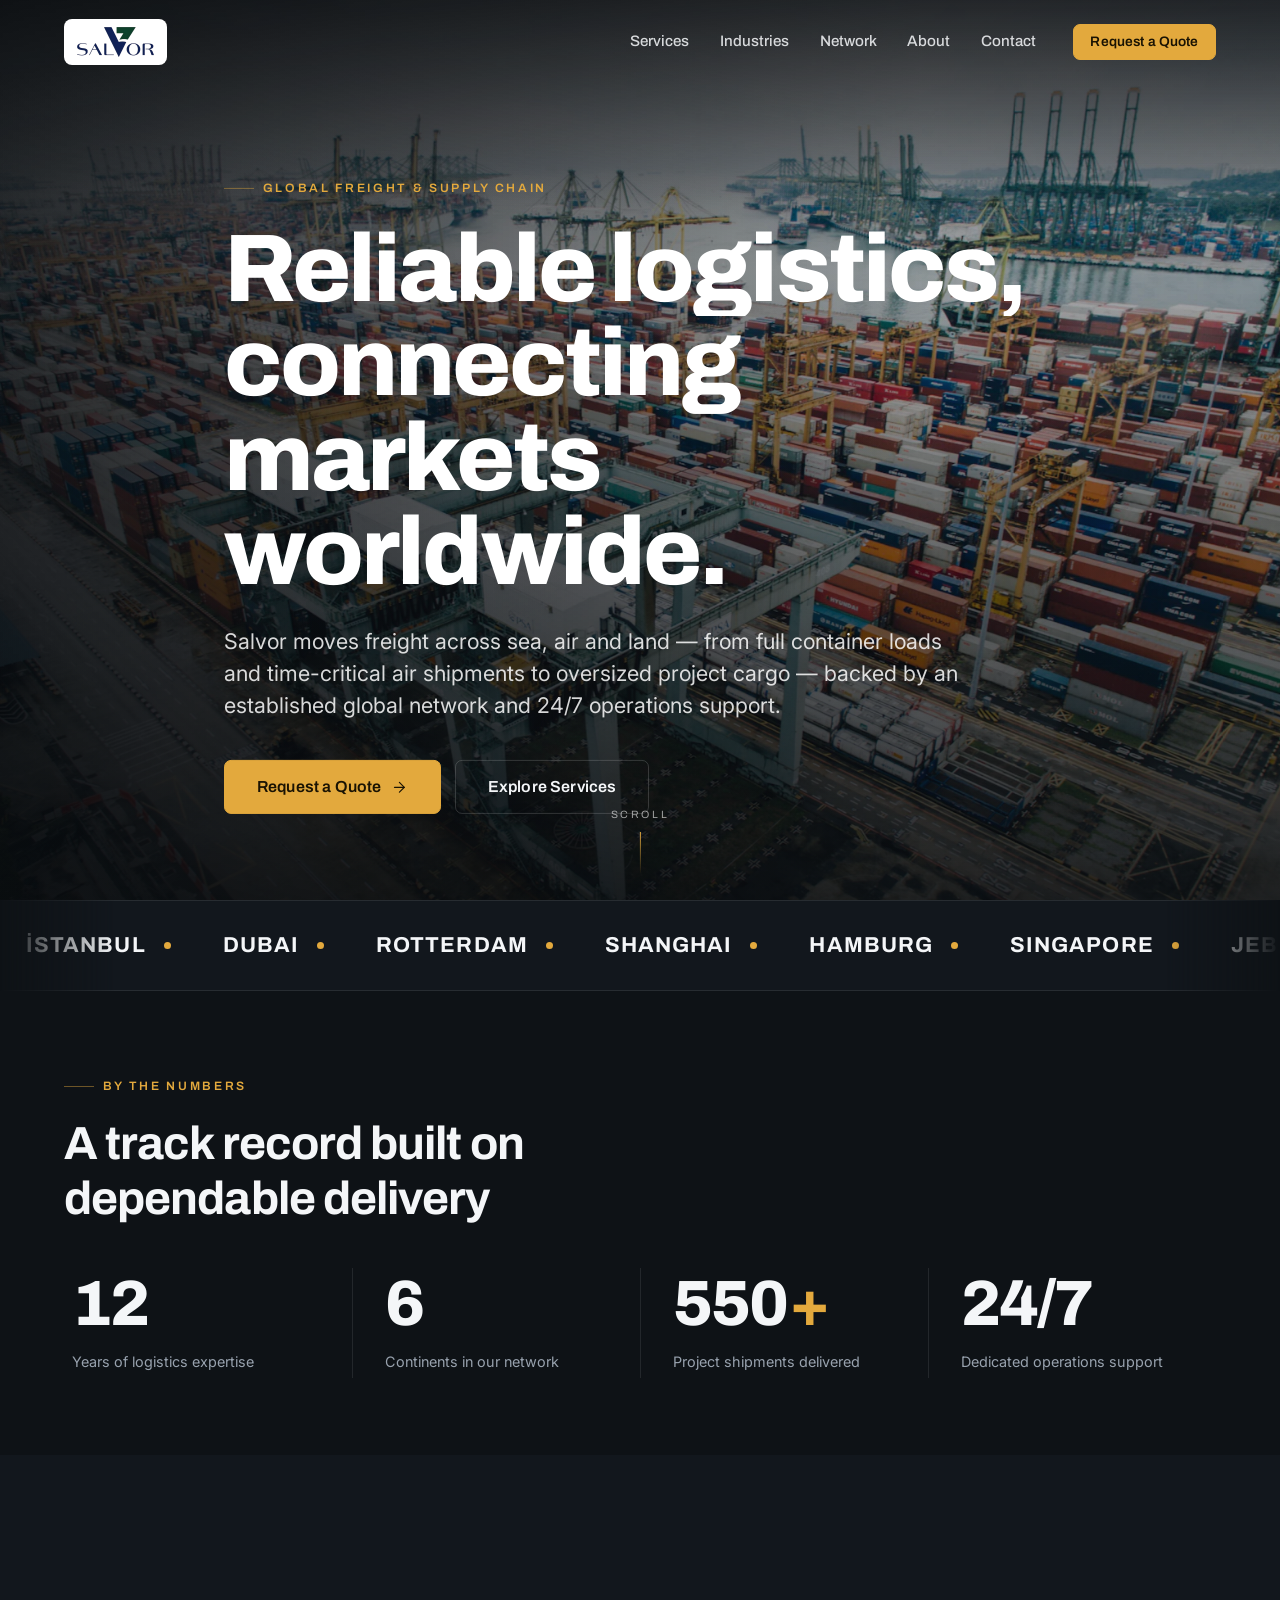
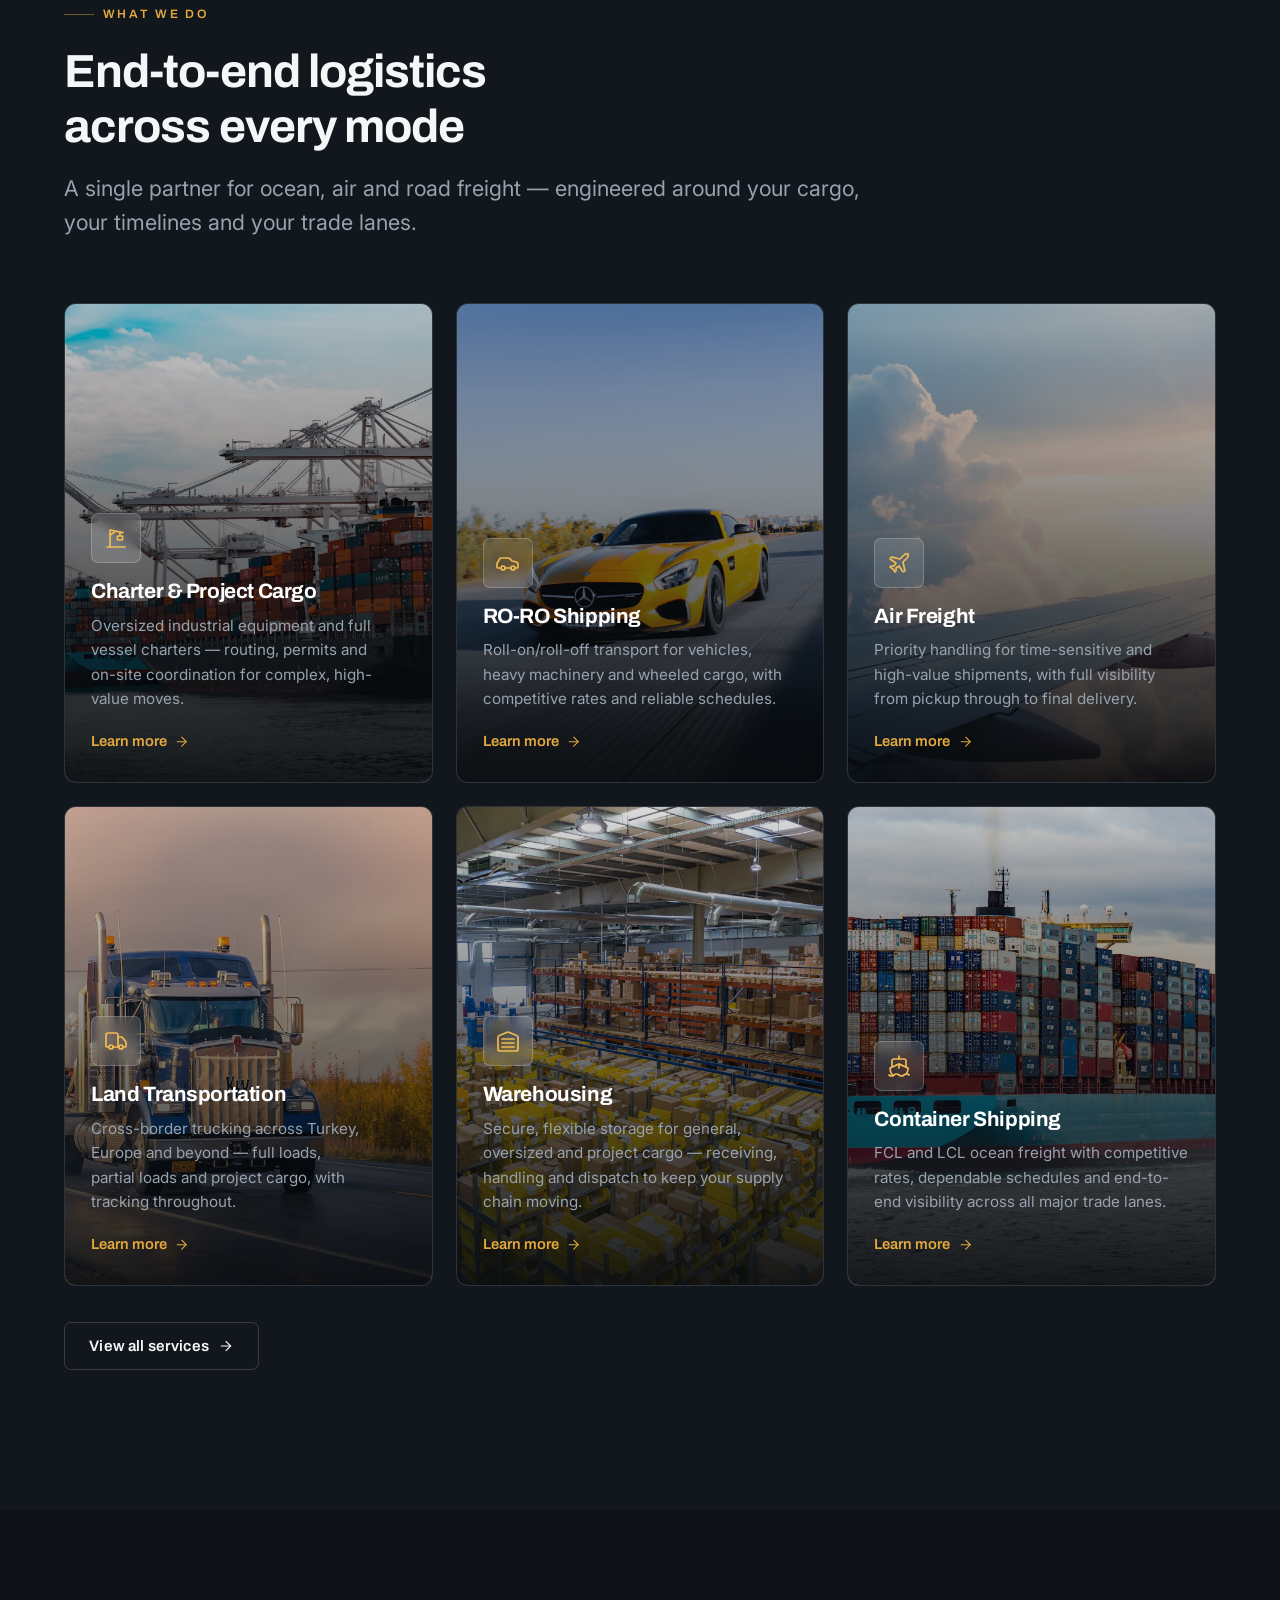
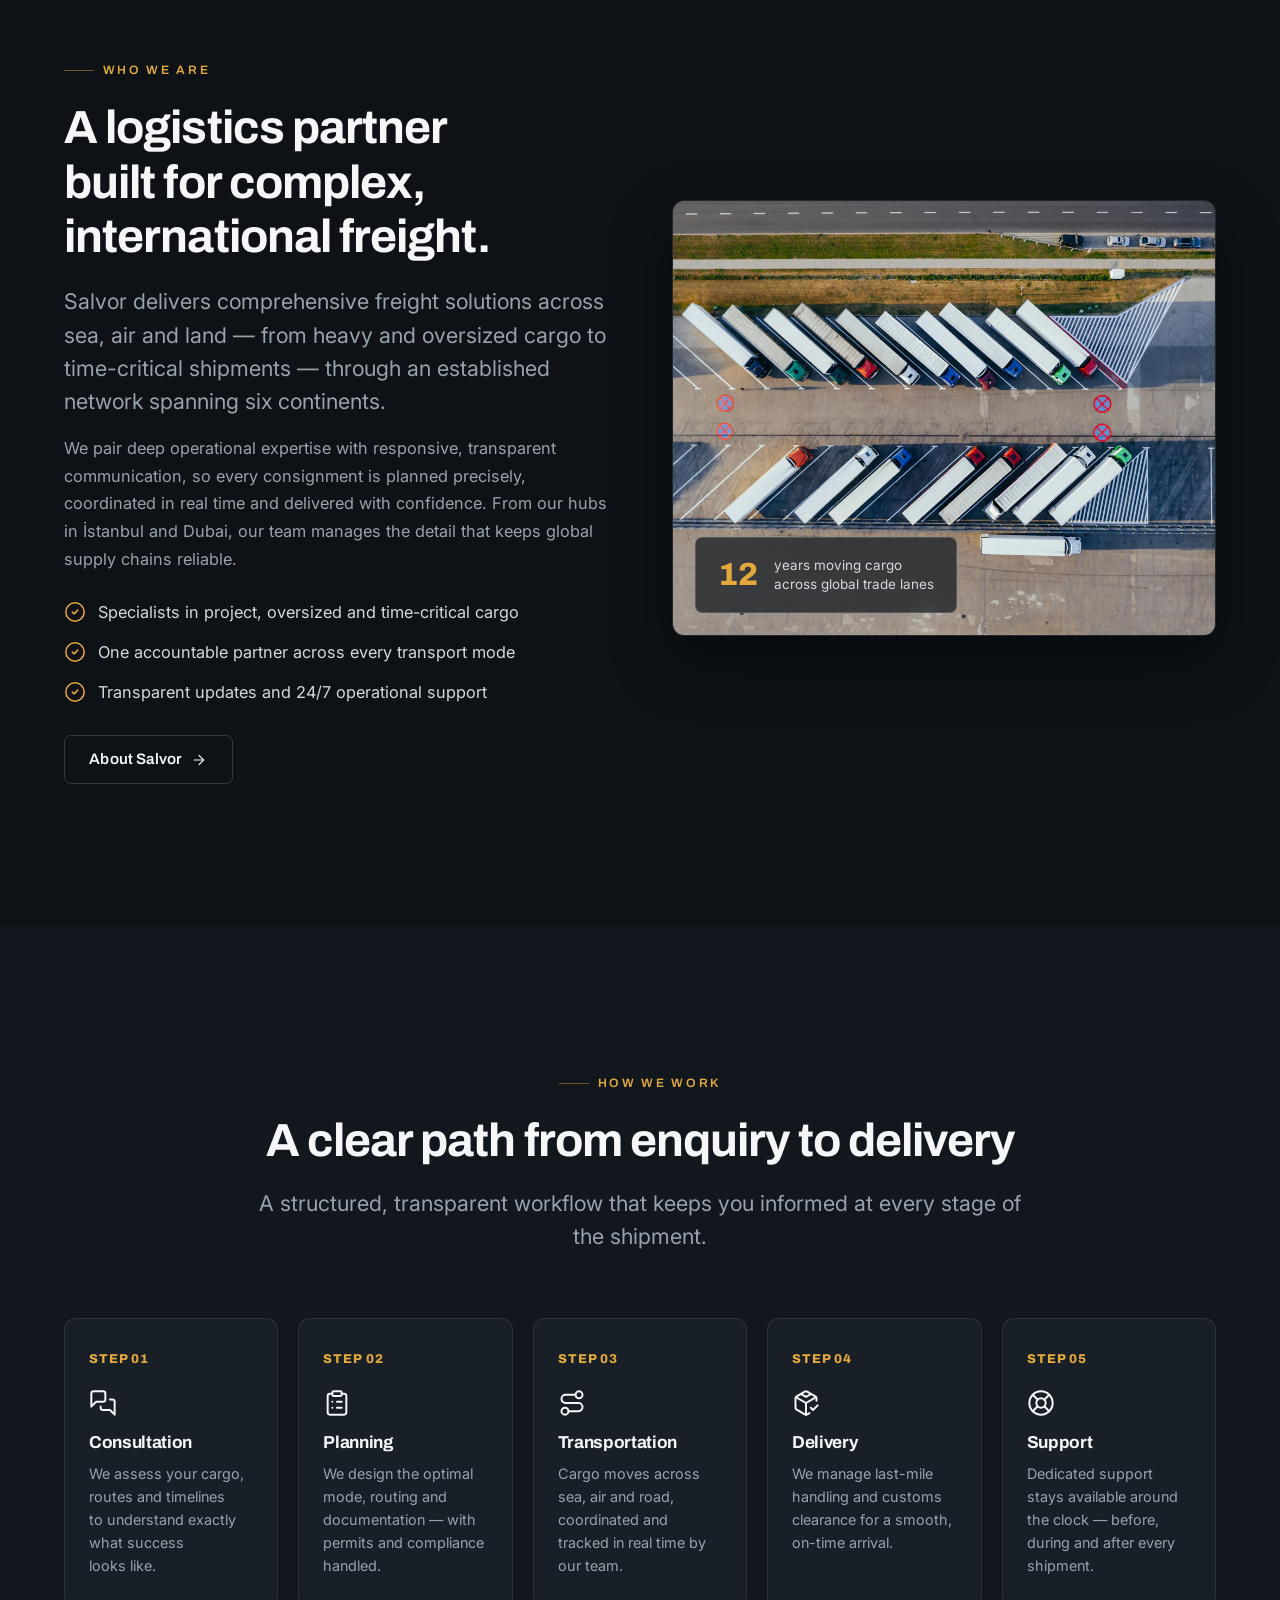
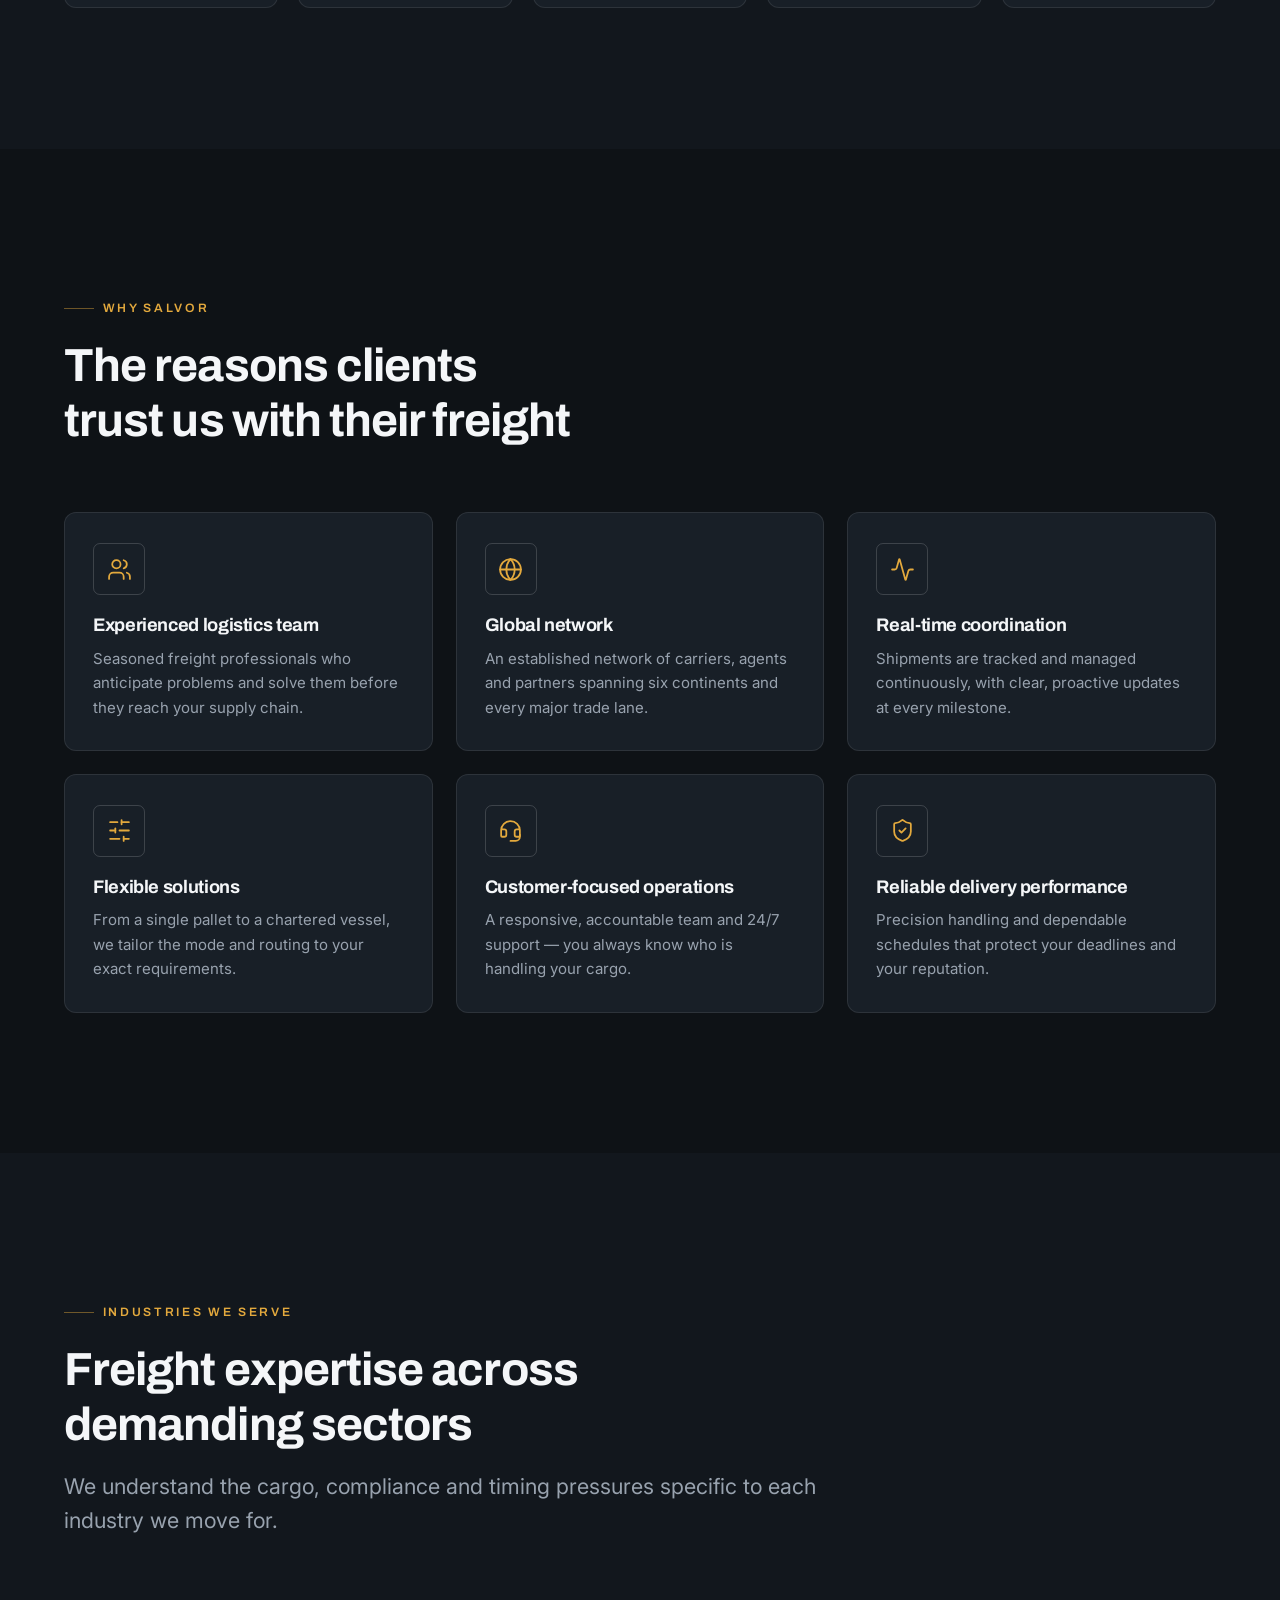
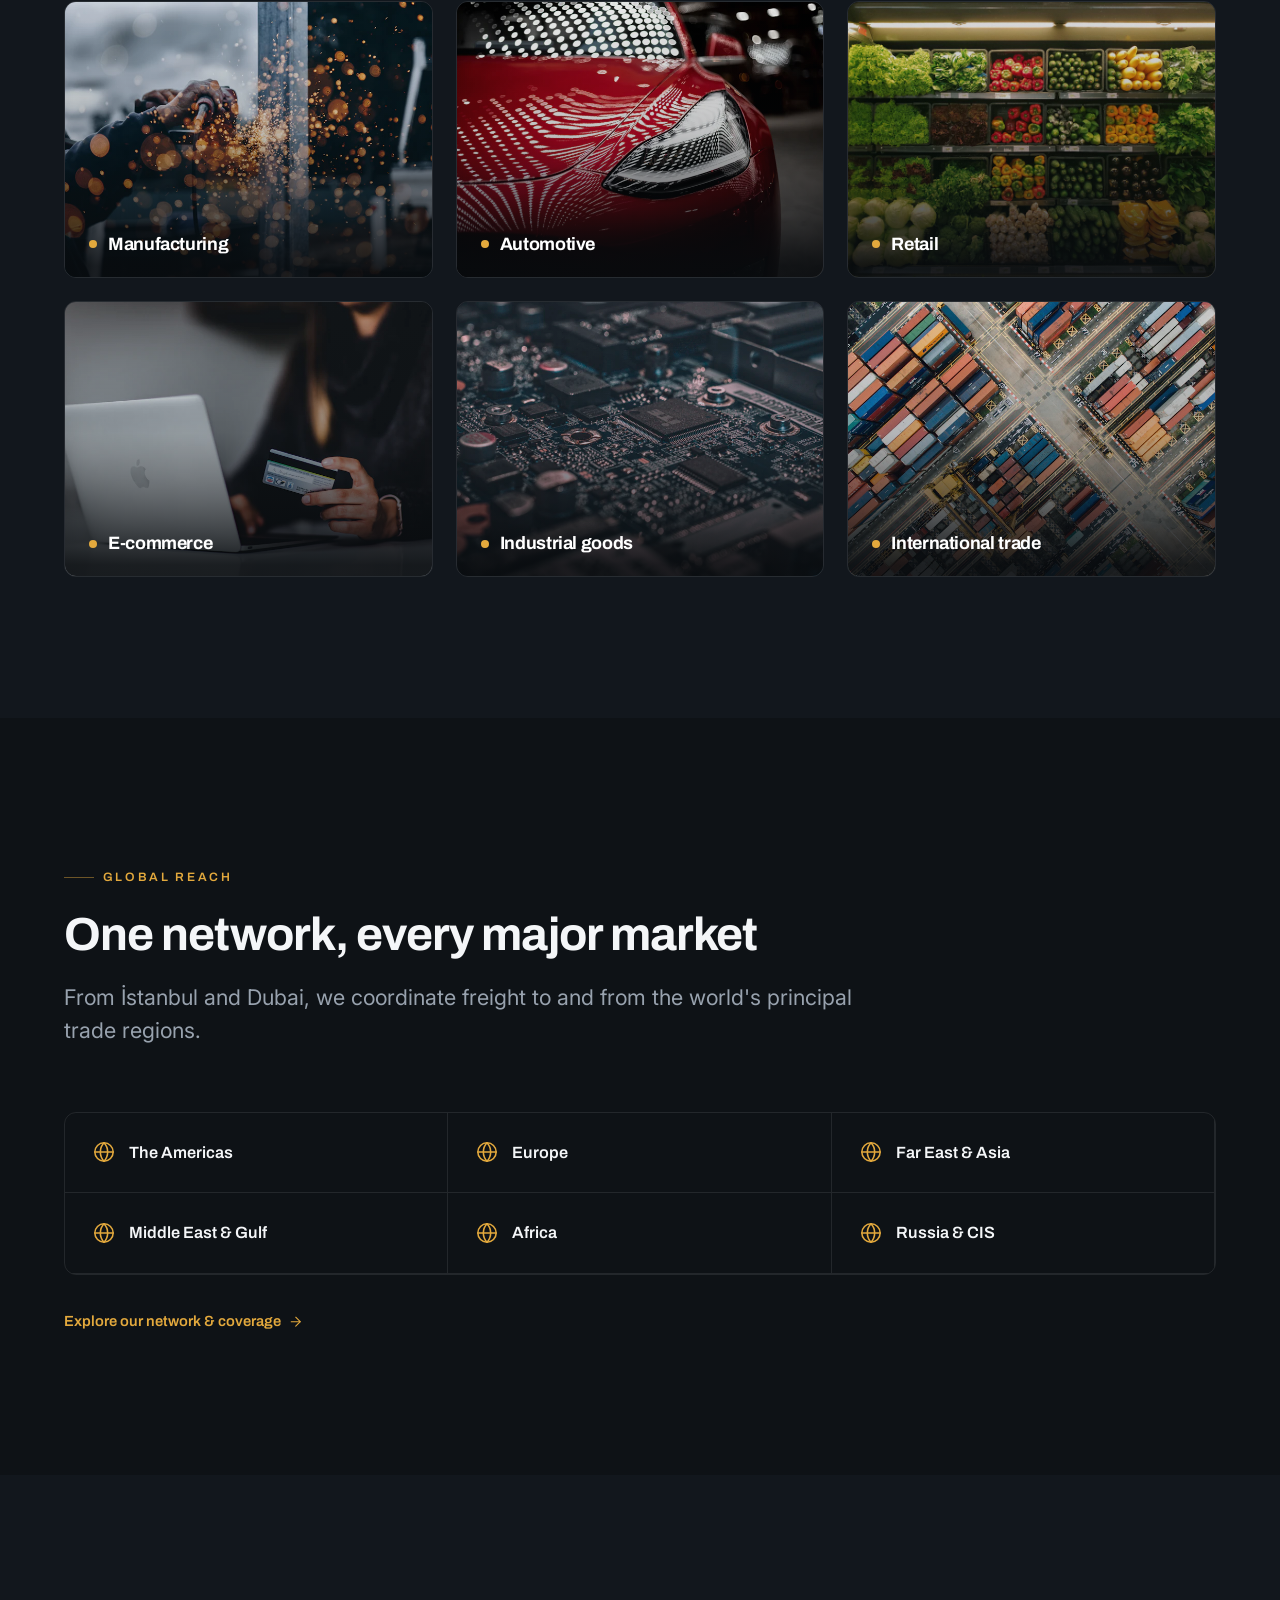
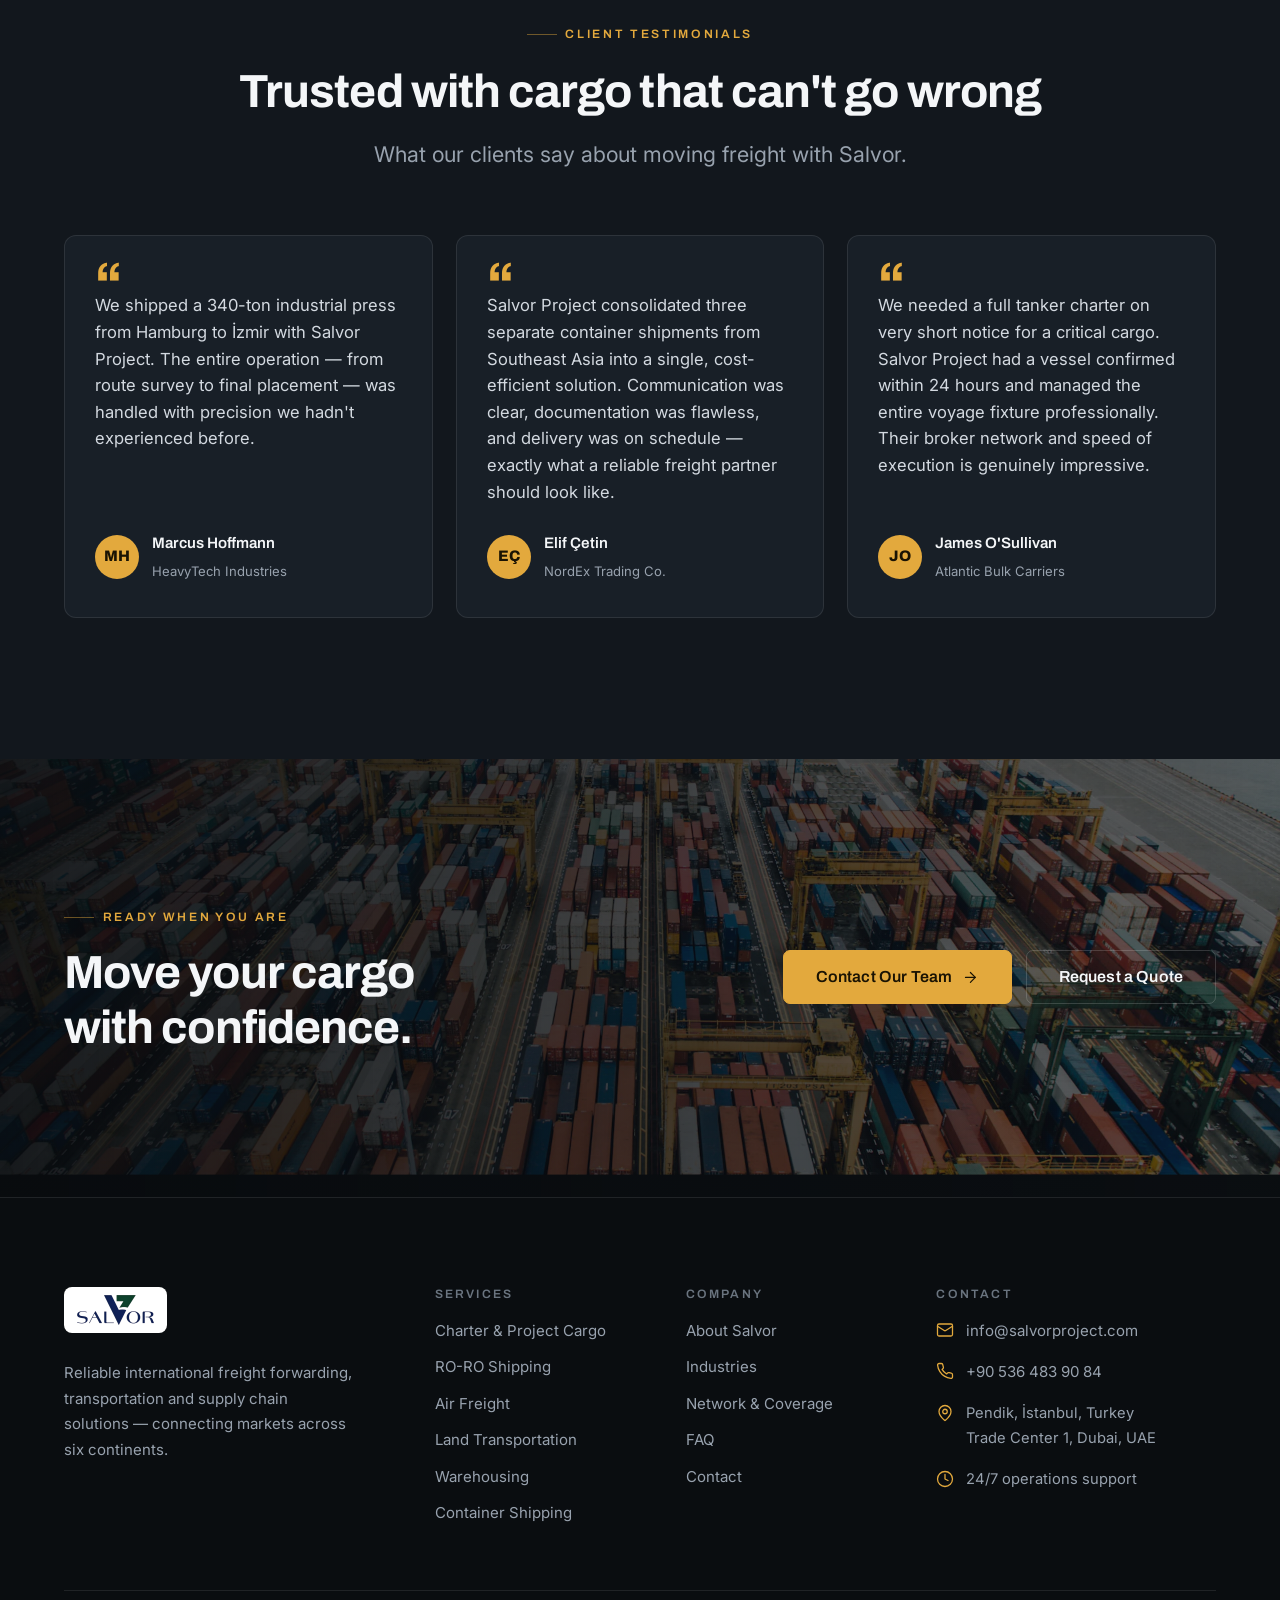
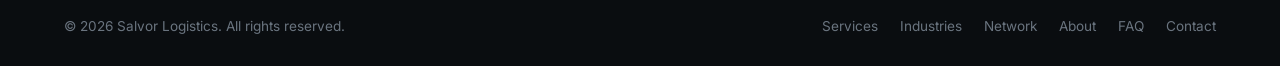
==== index.html @ cd6934cd "Website Finished Website completely finished missing client review and revision based on the review." ====
<!DOCTYPE html>
<html lang="en">
<head>
  <meta charset="UTF-8" />
  <meta name="viewport" content="width=device-width, initial-scale=1" />
  <meta name="theme-color" content="#0e1216" />

  <title>Salvor Logistics — International Freight Forwarding &amp; Supply Chain Solutions</title>
  <meta name="description" content="Salvor is an international logistics company delivering freight forwarding, ocean, air and road transportation, project cargo, warehousing and supply chain management across six continents." />
  <meta name="keywords" content="logistics company, freight forwarding, international logistics, transportation solutions, supply chain management, project cargo, container shipping, air freight" />
  <link rel="canonical" href="https://www.salvorproject.com/" />

  <meta property="og:type" content="website" />
  <meta property="og:site_name" content="Salvor Logistics" />
  <meta property="og:title" content="Salvor Logistics — Reliable Logistics Connecting Markets Worldwide" />
  <meta property="og:description" content="Freight forwarding, transportation and supply chain solutions across six continents. 12 years of project-cargo expertise, 24/7 operations support." />
  <meta property="og:url" content="https://www.salvorproject.com/" />
  <meta property="og:image" content="https://www.salvorproject.com/assets/img/hero-port.webp" />
  <meta name="twitter:card" content="summary_large_image" />

  <link rel="icon" href="/assets/img/favicon.svg" type="image/svg+xml" />
  <link rel="apple-touch-icon" href="/assets/img/favicon.svg" />

  <link rel="preconnect" href="https://fonts.googleapis.com" />
  <link rel="preconnect" href="https://fonts.gstatic.com" crossorigin />
  <link href="https://fonts.googleapis.com/css2?family=Archivo:wght@500;600;700;800;900&family=Inter:wght@400;500;600&display=swap" rel="stylesheet" />

  <link rel="stylesheet" href="/assets/css/tokens.css" />
  <link rel="stylesheet" href="/assets/css/base.css" />
  <link rel="stylesheet" href="/assets/css/components.css" />
  <link rel="stylesheet" href="/assets/css/pages.css" />
  <noscript><style>.reveal,.stagger>*,.hero h1 .line>span,.hero .eyebrow,.hero p,.hero .actions{opacity:1!important;transform:none!important}.img-reveal img{transform:none!important}</style></noscript>

  <link rel="preload" as="image" href="/assets/img/hero-port.webp" />

  <script type="application/ld+json">
  {
    "@context": "https://schema.org",
    "@type": "Organization",
    "name": "Salvor Logistics",
    "alternateName": "Salvor Project",
    "url": "https://www.salvorproject.com/",
    "logo": "https://www.salvorproject.com/assets/img/favicon.svg",
    "description": "International logistics company providing freight forwarding, ocean, air and road transportation, project cargo, warehousing and supply chain solutions.",
    "email": "info@salvorproject.com",
    "telephone": "+90 536 483 90 84",
    "areaServed": ["The Americas", "Europe", "Far East & Asia", "Middle East & Gulf", "Africa", "Russia & CIS"],
    "address": [
      { "@type": "PostalAddress", "streetAddress": "Kurtköy Mah. Hazerfen Ahmet Çelebi Cad. No:12/C", "addressLocality": "Pendik, İstanbul", "addressCountry": "TR" },
      { "@type": "PostalAddress", "streetAddress": "Office 304, Burj Al Noor Tower, Sheikh Zayed Road, Trade Center 1", "addressLocality": "Dubai", "addressCountry": "AE" }
    ]
  }
  </script>
</head>
<body>
  <a href="#main" class="visually-hidden">Skip to content</a>

  <!-- ====================== shared header ====================== -->
  <header class="site-header" id="siteHeader">
    <div class="container nav">
      <a class="brand" href="/" aria-label="Salvor Logistics — home">
        <img class="brand__logo" src="/assets/img/logo.png" alt="Salvor Logistics" width="155" height="46" />      </a>
      <nav class="nav__links" id="navMenu" aria-label="Primary">
        <a href="/services/">Services</a>
        <a href="/industries/">Industries</a>
        <a href="/network/">Network</a>
        <a href="/about/">About</a>
        <a href="/contact/">Contact</a>
        <a class="btn btn--accent btn--sm nav__cta" href="/contact/#quote">Request a Quote</a>
      </nav>
      <button class="nav__toggle" id="navToggle" aria-expanded="false" aria-controls="navMenu" aria-label="Open menu">
        <span></span><span></span><span></span>
      </button>
    </div>
  </header>

  <main id="main">

    <!-- ====================== hero ====================== -->
    <section class="hero">
      <div class="hero__bg">
        <img src="/assets/img/hero-port.webp" alt="Aerial view of a global container port with gantry cranes and stacked freight" fetchpriority="high" width="1920" height="1280" />
      </div>
      <div class="container hero__inner" data-parallax="0.04">
        <span class="eyebrow">Global freight &amp; supply chain</span>
        <h1>
          <span class="line"><span>Reliable logistics,</span></span>
          <span class="line"><span>connecting markets</span></span>
          <span class="line"><span>worldwide.</span></span>
        </h1>
        <p>Salvor moves freight across sea, air and land — from full container loads and time-critical air shipments to oversized project cargo — backed by an established global network and 24/7 operations support.</p>
        <div class="actions">
          <a class="btn btn--accent btn--lg" href="/contact/#quote">Request a Quote
            <svg class="icon" aria-hidden="true"><use href="/assets/icons.svg#i-arrow"></use></svg>
          </a>
          <a class="btn btn--outline btn--lg" href="/services/">Explore Services</a>
        </div>
      </div>
      <div class="hero__cue" aria-hidden="true"><span>Scroll</span><span class="bar"></span></div>
    </section>

    <!-- ====================== trade-lane marquee ====================== -->
    <div class="marquee" aria-hidden="true">
      <div class="marquee__track">
        <div class="marquee__group">
          <span class="marquee__item">İstanbul</span>
          <span class="marquee__item">Dubai</span>
          <span class="marquee__item">Rotterdam</span>
          <span class="marquee__item">Shanghai</span>
          <span class="marquee__item">Hamburg</span>
          <span class="marquee__item">Singapore</span>
          <span class="marquee__item">Jebel Ali</span>
          <span class="marquee__item">Houston</span>
          <span class="marquee__item">Antwerp</span>
          <span class="marquee__item">Busan</span>
        </div>
      </div>
    </div>

    <!-- ====================== trust stats ====================== -->
    <section class="section section--tight">
      <div class="container">
        <div class="section-head reveal" style="margin-bottom:42px">
          <span class="eyebrow">By the numbers</span>
          <h2>A track record built on dependable delivery</h2>
        </div>
        <div class="stats stagger">
          <div class="stat">
            <div class="stat__num"><span data-count="12">0</span></div>
            <div class="stat__label">Years of logistics expertise</div>
          </div>
          <div class="stat">
            <div class="stat__num"><span data-count="6">0</span></div>
            <div class="stat__label">Continents in our network</div>
          </div>
          <div class="stat">
            <div class="stat__num"><span data-count="550">0</span><span class="suffix">+</span></div>
            <div class="stat__label">Project shipments delivered</div>
          </div>
          <div class="stat">
            <div class="stat__num">24/7</div>
            <div class="stat__label">Dedicated operations support</div>
          </div>
        </div>
      </div>
    </section>

    <!-- ====================== services ====================== -->
    <section class="section section--alt" id="services">
      <div class="container">
        <div class="section-head reveal">
          <span class="eyebrow">What we do</span>
          <h2>End-to-end logistics across every mode</h2>
          <p class="lead">A single partner for ocean, air and road freight — engineered around your cargo, your timelines and your trade lanes.</p>
        </div>

        <div class="grid grid--3 stagger">
          <a class="service-card" href="/services/#charter">
            <div class="service-card__media"><img src="/assets/img/service-charter.webp" alt="Container vessels and port gantry cranes handling heavy cargo" loading="lazy" width="1200" height="750" /></div>
            <div class="service-card__body">
              <div class="service-card__icon"><svg aria-hidden="true"><use href="/assets/icons.svg#i-charter"></use></svg></div>
              <h3>Charter &amp; Project Cargo</h3>
              <p>Oversized industrial equipment and full vessel charters — routing, permits and on-site coordination for complex, high-value moves.</p>
              <span class="link-arrow">Learn more <svg class="icon" aria-hidden="true"><use href="/assets/icons.svg#i-arrow"></use></svg></span>
            </div>
          </a>

          <a class="service-card" href="/services/#roro">
            <div class="service-card__media"><img src="/assets/img/service-roro.webp" alt="Vehicle transported as roll-on/roll-off cargo" loading="lazy" width="1200" height="750" /></div>
            <div class="service-card__body">
              <div class="service-card__icon"><svg aria-hidden="true"><use href="/assets/icons.svg#i-roro"></use></svg></div>
              <h3>RO-RO Shipping</h3>
              <p>Roll-on/roll-off transport for vehicles, heavy machinery and wheeled cargo, with competitive rates and reliable schedules.</p>
              <span class="link-arrow">Learn more <svg class="icon" aria-hidden="true"><use href="/assets/icons.svg#i-arrow"></use></svg></span>
            </div>
          </a>

          <a class="service-card" href="/services/#air">
            <div class="service-card__media"><img src="/assets/img/service-air.webp" alt="Aircraft in flight above the clouds" loading="lazy" width="1200" height="750" /></div>
            <div class="service-card__body">
              <div class="service-card__icon"><svg aria-hidden="true"><use href="/assets/icons.svg#i-air"></use></svg></div>
              <h3>Air Freight</h3>
              <p>Priority handling for time-sensitive and high-value shipments, with full visibility from pickup through to final delivery.</p>
              <span class="link-arrow">Learn more <svg class="icon" aria-hidden="true"><use href="/assets/icons.svg#i-arrow"></use></svg></span>
            </div>
          </a>

          <a class="service-card" href="/services/#land">
            <div class="service-card__media"><img src="/assets/img/service-land.webp" alt="Heavy goods truck on an international highway" loading="lazy" width="1200" height="750" /></div>
            <div class="service-card__body">
              <div class="service-card__icon"><svg aria-hidden="true"><use href="/assets/icons.svg#i-land"></use></svg></div>
              <h3>Land Transportation</h3>
              <p>Cross-border trucking across Turkey, Europe and beyond — full loads, partial loads and project cargo, with tracking throughout.</p>
              <span class="link-arrow">Learn more <svg class="icon" aria-hidden="true"><use href="/assets/icons.svg#i-arrow"></use></svg></span>
            </div>
          </a>

          <a class="service-card" href="/services/#warehousing">
            <div class="service-card__media"><img src="/assets/img/service-warehousing.webp" alt="Interior of a modern distribution warehouse" loading="lazy" width="1200" height="750" /></div>
            <div class="service-card__body">
              <div class="service-card__icon"><svg aria-hidden="true"><use href="/assets/icons.svg#i-warehouse"></use></svg></div>
              <h3>Warehousing</h3>
              <p>Secure, flexible storage for general, oversized and project cargo — receiving, handling and dispatch to keep your supply chain moving.</p>
              <span class="link-arrow">Learn more <svg class="icon" aria-hidden="true"><use href="/assets/icons.svg#i-arrow"></use></svg></span>
            </div>
          </a>

          <a class="service-card" href="/services/#container">
            <div class="service-card__media"><img src="/assets/img/service-container.webp" alt="Fully loaded container ship under way at sea" loading="lazy" width="1200" height="750" /></div>
            <div class="service-card__body">
              <div class="service-card__icon"><svg aria-hidden="true"><use href="/assets/icons.svg#i-container"></use></svg></div>
              <h3>Container Shipping</h3>
              <p>FCL and LCL ocean freight with competitive rates, dependable schedules and end-to-end visibility across all major trade lanes.</p>
              <span class="link-arrow">Learn more <svg class="icon" aria-hidden="true"><use href="/assets/icons.svg#i-arrow"></use></svg></span>
            </div>
          </a>
        </div>
        <div class="reveal" style="margin-top:36px"><a class="btn btn--outline" href="/services/">View all services <svg class="icon" aria-hidden="true"><use href="/assets/icons.svg#i-arrow"></use></svg></a></div>
      </div>
    </section>

    <!-- ====================== about teaser ====================== -->
    <section class="section">
      <div class="container">
        <div class="split split--reverse">
          <div class="split__media img-reveal reveal">
            <img src="/assets/img/about-fleet.webp" alt="Fleet of freight trucks staged at a logistics depot, seen from above" loading="lazy" width="1200" height="800" />
            <div class="media-badge">
              <span class="n">12</span>
              <span class="t">years moving cargo<br>across global trade lanes</span>
            </div>
          </div>
          <div class="split__body reveal" data-delay="1">
            <span class="eyebrow">Who we are</span>
            <h2>A logistics partner built for complex, international freight.</h2>
            <p class="lead">Salvor delivers comprehensive freight solutions across sea, air and land — from heavy and oversized cargo to time-critical shipments — through an established network spanning six continents.</p>
            <p>We pair deep operational expertise with responsive, transparent communication, so every consignment is planned precisely, coordinated in real time and delivered with confidence. From our hubs in İstanbul and Dubai, our team manages the detail that keeps global supply chains reliable.</p>
            <ul class="checklist">
              <li><svg aria-hidden="true"><use href="/assets/icons.svg#i-check"></use></svg> Specialists in project, oversized and time-critical cargo</li>
              <li><svg aria-hidden="true"><use href="/assets/icons.svg#i-check"></use></svg> One accountable partner across every transport mode</li>
              <li><svg aria-hidden="true"><use href="/assets/icons.svg#i-check"></use></svg> Transparent updates and 24/7 operational support</li>
            </ul>
            <div class="actions"><a class="btn btn--outline" href="/about/">About Salvor <svg class="icon" aria-hidden="true"><use href="/assets/icons.svg#i-arrow"></use></svg></a></div>
          </div>
        </div>
      </div>
    </section>

    <!-- ====================== process ====================== -->
    <section class="section section--alt">
      <div class="container">
        <div class="section-head section-head--center reveal">
          <span class="eyebrow">How we work</span>
          <h2>A clear path from enquiry to delivery</h2>
          <p class="lead">A structured, transparent workflow that keeps you informed at every stage of the shipment.</p>
        </div>
        <div class="process stagger">
          <div class="step">
            <div class="step__num">STEP 01</div>
            <div class="step__icon"><svg aria-hidden="true"><use href="/assets/icons.svg#i-consult"></use></svg></div>
            <h3>Consultation</h3>
            <p>We assess your cargo, routes and timelines to understand exactly what success looks like.</p>
          </div>
          <div class="step">
            <div class="step__num">STEP 02</div>
            <div class="step__icon"><svg aria-hidden="true"><use href="/assets/icons.svg#i-plan"></use></svg></div>
            <h3>Planning</h3>
            <p>We design the optimal mode, routing and documentation — with permits and compliance handled.</p>
          </div>
          <div class="step">
            <div class="step__num">STEP 03</div>
            <div class="step__icon"><svg aria-hidden="true"><use href="/assets/icons.svg#i-route"></use></svg></div>
            <h3>Transportation</h3>
            <p>Cargo moves across sea, air and road, coordinated and tracked in real time by our team.</p>
          </div>
          <div class="step">
            <div class="step__num">STEP 04</div>
            <div class="step__icon"><svg aria-hidden="true"><use href="/assets/icons.svg#i-package"></use></svg></div>
            <h3>Delivery</h3>
            <p>We manage last-mile handling and customs clearance for a smooth, on-time arrival.</p>
          </div>
          <div class="step">
            <div class="step__num">STEP 05</div>
            <div class="step__icon"><svg aria-hidden="true"><use href="/assets/icons.svg#i-support"></use></svg></div>
            <h3>Support</h3>
            <p>Dedicated support stays available around the clock — before, during and after every shipment.</p>
          </div>
        </div>
      </div>
    </section>

    <!-- ====================== why choose ====================== -->
    <section class="section">
      <div class="container">
        <div class="section-head reveal">
          <span class="eyebrow">Why Salvor</span>
          <h2>The reasons clients trust us with their freight</h2>
        </div>
        <div class="grid grid--3 stagger">
          <div class="feature">
            <div class="feature__icon"><svg aria-hidden="true"><use href="/assets/icons.svg#i-users"></use></svg></div>
            <h3>Experienced logistics team</h3>
            <p>Seasoned freight professionals who anticipate problems and solve them before they reach your supply chain.</p>
          </div>
          <div class="feature">
            <div class="feature__icon"><svg aria-hidden="true"><use href="/assets/icons.svg#i-globe"></use></svg></div>
            <h3>Global network</h3>
            <p>An established network of carriers, agents and partners spanning six continents and every major trade lane.</p>
          </div>
          <div class="feature">
            <div class="feature__icon"><svg aria-hidden="true"><use href="/assets/icons.svg#i-activity"></use></svg></div>
            <h3>Real-time coordination</h3>
            <p>Shipments are tracked and managed continuously, with clear, proactive updates at every milestone.</p>
          </div>
          <div class="feature">
            <div class="feature__icon"><svg aria-hidden="true"><use href="/assets/icons.svg#i-sliders"></use></svg></div>
            <h3>Flexible solutions</h3>
            <p>From a single pallet to a chartered vessel, we tailor the mode and routing to your exact requirements.</p>
          </div>
          <div class="feature">
            <div class="feature__icon"><svg aria-hidden="true"><use href="/assets/icons.svg#i-headset"></use></svg></div>
            <h3>Customer-focused operations</h3>
            <p>A responsive, accountable team and 24/7 support — you always know who is handling your cargo.</p>
          </div>
          <div class="feature">
            <div class="feature__icon"><svg aria-hidden="true"><use href="/assets/icons.svg#i-shield"></use></svg></div>
            <h3>Reliable delivery performance</h3>
            <p>Precision handling and dependable schedules that protect your deadlines and your reputation.</p>
          </div>
        </div>
      </div>
    </section>

    <!-- ====================== industries ====================== -->
    <section class="section section--alt">
      <div class="container">
        <div class="section-head reveal">
          <span class="eyebrow">Industries we serve</span>
          <h2>Freight expertise across demanding sectors</h2>
          <p class="lead">We understand the cargo, compliance and timing pressures specific to each industry we move for.</p>
        </div>
        <div class="grid grid--3 stagger">
          <a class="industry" href="/industries/#manufacturing"><img src="/assets/img/industry-manufacturing.webp" alt="Industrial metal fabrication" loading="lazy" width="800" height="600" /><div class="industry__label"><span class="dot"></span><h3>Manufacturing</h3></div></a>
          <a class="industry" href="/industries/#automotive"><img src="/assets/img/industry-automotive.webp" alt="Automotive vehicle detail" loading="lazy" width="800" height="600" /><div class="industry__label"><span class="dot"></span><h3>Automotive</h3></div></a>
          <a class="industry" href="/industries/#retail"><img src="/assets/img/industry-retail.webp" alt="Retail shelving stocked with goods" loading="lazy" width="800" height="600" /><div class="industry__label"><span class="dot"></span><h3>Retail</h3></div></a>
          <a class="industry" href="/industries/#ecommerce"><img src="/assets/img/industry-ecommerce.webp" alt="Online purchase on a laptop" loading="lazy" width="800" height="600" /><div class="industry__label"><span class="dot"></span><h3>E-commerce</h3></div></a>
          <a class="industry" href="/industries/#industrial"><img src="/assets/img/industry-industrial.webp" alt="Industrial components" loading="lazy" width="800" height="600" /><div class="industry__label"><span class="dot"></span><h3>Industrial goods</h3></div></a>
          <a class="industry" href="/industries/#trade"><img src="/assets/img/industry-trade.webp" alt="Container yard representing international trade" loading="lazy" width="800" height="600" /><div class="industry__label"><span class="dot"></span><h3>International trade</h3></div></a>
        </div>
      </div>
    </section>

    <!-- ====================== global reach ====================== -->
    <section class="section">
      <div class="container">
        <div class="section-head reveal">
          <span class="eyebrow">Global reach</span>
          <h2>One network, every major market</h2>
          <p class="lead">From İstanbul and Dubai, we coordinate freight to and from the world's principal trade regions.</p>
        </div>
        <div class="markets stagger">
          <div class="market"><svg aria-hidden="true"><use href="/assets/icons.svg#i-globe"></use></svg><span>The Americas</span></div>
          <div class="market"><svg aria-hidden="true"><use href="/assets/icons.svg#i-globe"></use></svg><span>Europe</span></div>
          <div class="market"><svg aria-hidden="true"><use href="/assets/icons.svg#i-globe"></use></svg><span>Far East &amp; Asia</span></div>
          <div class="market"><svg aria-hidden="true"><use href="/assets/icons.svg#i-globe"></use></svg><span>Middle East &amp; Gulf</span></div>
          <div class="market"><svg aria-hidden="true"><use href="/assets/icons.svg#i-globe"></use></svg><span>Africa</span></div>
          <div class="market"><svg aria-hidden="true"><use href="/assets/icons.svg#i-globe"></use></svg><span>Russia &amp; CIS</span></div>
        </div>
        <div class="reveal" style="margin-top:32px"><a class="link-arrow" href="/network/">Explore our network &amp; coverage <svg class="icon" aria-hidden="true"><use href="/assets/icons.svg#i-arrow"></use></svg></a></div>
      </div>
    </section>

    <!-- ====================== testimonials ====================== -->
    <section class="section section--alt">
      <div class="container">
        <div class="section-head section-head--center reveal">
          <span class="eyebrow">Client testimonials</span>
          <h2>Trusted with cargo that can't go wrong</h2>
          <p class="lead">What our clients say about moving freight with Salvor.</p>
        </div>
        <div class="quotes stagger">
          <figure class="quote">
            <div class="quote__mark" aria-hidden="true">&ldquo;</div>
            <p>We shipped a 340-ton industrial press from Hamburg to İzmir with Salvor Project. The entire operation — from route survey to final placement — was handled with precision we hadn't experienced before.</p>
            <figcaption class="quote__by">
              <span class="quote__avatar" aria-hidden="true">MH</span>
              <span><span class="quote__name">Marcus Hoffmann</span><br><span class="quote__role">HeavyTech Industries</span></span>
            </figcaption>
          </figure>
          <figure class="quote">
            <div class="quote__mark" aria-hidden="true">&ldquo;</div>
            <p>Salvor Project consolidated three separate container shipments from Southeast Asia into a single, cost-efficient solution. Communication was clear, documentation was flawless, and delivery was on schedule — exactly what a reliable freight partner should look like.</p>
            <figcaption class="quote__by">
              <span class="quote__avatar" aria-hidden="true">EÇ</span>
              <span><span class="quote__name">Elif Çetin</span><br><span class="quote__role">NordEx Trading Co.</span></span>
            </figcaption>
          </figure>
          <figure class="quote">
            <div class="quote__mark" aria-hidden="true">&ldquo;</div>
            <p>We needed a full tanker charter on very short notice for a critical cargo. Salvor Project had a vessel confirmed within 24 hours and managed the entire voyage fixture professionally. Their broker network and speed of execution is genuinely impressive.</p>
            <figcaption class="quote__by">
              <span class="quote__avatar" aria-hidden="true">JO</span>
              <span><span class="quote__name">James O'Sullivan</span><br><span class="quote__role">Atlantic Bulk Carriers</span></span>
            </figcaption>
          </figure>
        </div>
      </div>
    </section>

    <!-- ====================== CTA band ====================== -->
    <section class="section cta-band cta-band--media">
      <div class="cta-band__bg" data-parallax="0.12">
        <img src="/assets/img/hero-terminal.webp" alt="" aria-hidden="true" loading="lazy" width="1920" height="1280" />
      </div>
      <div class="container">
        <div class="cta-band__inner reveal">
          <div>
            <span class="eyebrow">Ready when you are</span>
            <h2 style="margin-top:18px">Move your cargo with confidence.</h2>
          </div>
          <div class="actions">
            <a class="btn btn--accent btn--lg" href="/contact/">Contact Our Team <svg class="icon" aria-hidden="true"><use href="/assets/icons.svg#i-arrow"></use></svg></a>
            <a class="btn btn--outline btn--lg" href="/contact/#quote">Request a Quote</a>
          </div>
        </div>
      </div>
    </section>

  </main>

  <!-- ====================== shared footer ====================== -->
  <footer class="site-footer">
    <div class="container">
      <div class="footer-top">
        <div class="footer-brand">
          <a class="brand" href="/" aria-label="Salvor Logistics — home">
            <img class="brand__logo" src="/assets/img/logo.png" alt="Salvor Logistics" width="155" height="46" />          </a>
          <p>Reliable international freight forwarding, transportation and supply chain solutions — connecting markets across six continents.</p>
        </div>
        <div class="footer-col">
          <h4>Services</h4>
          <ul>
            <li><a href="/services/#charter">Charter &amp; Project Cargo</a></li>
            <li><a href="/services/#roro">RO-RO Shipping</a></li>
            <li><a href="/services/#air">Air Freight</a></li>
            <li><a href="/services/#land">Land Transportation</a></li>
            <li><a href="/services/#warehousing">Warehousing</a></li>
            <li><a href="/services/#container">Container Shipping</a></li>
          </ul>
        </div>
        <div class="footer-col">
          <h4>Company</h4>
          <ul>
            <li><a href="/about/">About Salvor</a></li>
            <li><a href="/industries/">Industries</a></li>
            <li><a href="/network/">Network &amp; Coverage</a></li>
            <li><a href="/faq/">FAQ</a></li>
            <li><a href="/contact/">Contact</a></li>
          </ul>
        </div>
        <div class="footer-col">
          <h4>Contact</h4>
          <div class="footer-contact">
            <div class="row"><svg aria-hidden="true"><use href="/assets/icons.svg#i-mail"></use></svg><a href="mailto:info@salvorproject.com">info@salvorproject.com</a></div>
            <div class="row"><svg aria-hidden="true"><use href="/assets/icons.svg#i-phone"></use></svg><a href="tel:+905364839084">+90 536 483 90 84</a></div>
            <div class="row"><svg aria-hidden="true"><use href="/assets/icons.svg#i-pin"></use></svg><span>Pendik, İstanbul, Turkey<br>Trade Center 1, Dubai, UAE</span></div>
            <div class="row"><svg aria-hidden="true"><use href="/assets/icons.svg#i-clock"></use></svg><span>24/7 operations support</span></div>
          </div>
        </div>
      </div>
      <div class="footer-bottom">
        <span>&copy; <span id="year">2026</span> Salvor Logistics. All rights reserved.</span>
        <nav aria-label="Footer">
          <a href="/services/">Services</a>
          <a href="/industries/">Industries</a>
          <a href="/network/">Network</a>
          <a href="/about/">About</a>
          <a href="/faq/">FAQ</a>
          <a href="/contact/">Contact</a>
        </nav>
      </div>
    </div>
  </footer>

  <script src="/assets/js/main.js" defer></script>
</body>
</html>
---- assets/css/tokens.css ----
/* ==========================================================================
   Salvor Logistics — Design Tokens (DARK-FIRST, cinematic)
   Slate charcoal base + amber accent.
   ========================================================================== */

:root {
  /* --- Dark surfaces --- */
  --bg:    #0e1216;   /* page base — near-black slate */
  --bg-2:  #12171d;   /* alternating band */
  --bg-3:  #181f27;   /* cards / surfaces */
  --bg-4:  #1f2832;   /* raised surface / inputs */
  --bg-glass: rgba(20, 26, 33, 0.72);

  /* legacy aliases (kept so existing markup stays valid) */
  --ink:   #0b0e12;
  --paper: var(--bg);
  --surface: var(--bg-3);

  /* --- Text --- */
  --text-strong: #f4f6f8;   /* headings */
  --text:        #d3d9e0;   /* body */
  --text-muted:  #98a2ae;   /* secondary */
  --text-faint:  #6a747f;   /* captions / meta */

  /* --- Lines --- */
  --line:   rgba(255, 255, 255, 0.09);
  --line-2: rgba(255, 255, 255, 0.16);
  --line-3: rgba(255, 255, 255, 0.26);

  /* --- Accent (amber) --- */
  --accent:       #e3a93d;   /* primary amber on dark */
  --accent-2:     #f0bb55;   /* hover / highlight */
  --accent-deep:  #c98a1e;   /* pressed / borders */
  --accent-soft:  rgba(227, 169, 61, 0.14);
  --accent-line:  rgba(227, 169, 61, 0.45);
  --on-accent:    #1a1303;   /* dark text on amber */

  /* --- Typography --- */
  --font-display: "Archivo", system-ui, -apple-system, "Segoe UI", sans-serif;
  --font-body:    "Inter", system-ui, -apple-system, "Segoe UI", Roboto, sans-serif;

  --fs-display: clamp(2.75rem, 1.2rem + 6.2vw, 6rem);
  --fs-h1:      clamp(2.1rem, 1.3rem + 3.1vw, 3.6rem);
  --fs-h2:      clamp(1.8rem, 1.25rem + 2.2vw, 2.9rem);
  --fs-h3:      clamp(1.2rem, 1.04rem + 0.7vw, 1.55rem);
  --fs-lead:    clamp(1.08rem, 0.98rem + 0.5vw, 1.35rem);
  --fs-body:    1.02rem;
  --fs-sm:      0.9rem;
  --fs-xs:      0.8rem;
  --fs-eyebrow: 0.76rem;

  --lh-tight: 1.02;
  --lh-snug:  1.18;
  --lh-body:  1.7;

  /* --- Layout --- */
  --container: 1280px;
  --container-narrow: 940px;
  --gutter: clamp(20px, 5vw, 64px);
  --section-y: clamp(72px, 4rem + 6vw, 150px);

  /* --- Radius --- */
  --radius-sm: 3px;
  --radius:    7px;
  --radius-lg: 12px;
  --radius-pill: 100px;

  /* --- Shadows / glows --- */
  --shadow:    0 24px 60px rgba(0, 0, 0, 0.45);
  --shadow-lg: 0 40px 90px rgba(0, 0, 0, 0.55);
  --ring:      0 0 0 1px var(--line);

  /* --- Motion --- */
  --t-fast: 160ms;
  --t:      300ms;
  --t-slow: 720ms;
  --ease:   cubic-bezier(0.22, 0.61, 0.24, 1);
  --ease-out: cubic-bezier(0.16, 1, 0.3, 1);

  --header-h: 84px;
}

@media (max-width: 720px) {
  :root { --header-h: 66px; }
}
---- assets/css/base.css ----
/* ==========================================================================
   Salvor Logistics — Base: reset, typography, layout, motion primitives (dark)
   ========================================================================== */

*, *::before, *::after { box-sizing: border-box; }
* { margin: 0; }

html {
  -webkit-text-size-adjust: 100%;
  scroll-behavior: smooth;
  scroll-padding-top: calc(var(--header-h) + 20px);
}
@media (prefers-reduced-motion: reduce) { html { scroll-behavior: auto; } }

body {
  font-family: var(--font-body);
  font-size: var(--fs-body);
  line-height: var(--lh-body);
  color: var(--text);
  background: var(--bg);
  -webkit-font-smoothing: antialiased;
  -moz-osx-font-smoothing: grayscale;
  text-rendering: optimizeLegibility;
  overflow-x: hidden;
}

img, picture, svg, video { display: block; max-width: 100%; }
img { height: auto; }
a { color: inherit; text-decoration: none; }
button, input, select, textarea { font: inherit; color: inherit; }

::selection { background: var(--accent); color: var(--on-accent); }

:focus-visible {
  outline: 2px solid var(--accent);
  outline-offset: 3px;
  border-radius: 2px;
}

/* --- Headings --- */
h1, h2, h3, h4 {
  font-family: var(--font-display);
  font-weight: 700;
  line-height: var(--lh-snug);
  letter-spacing: -0.02em;
  color: var(--text-strong);
}
h1 { line-height: var(--lh-tight); }
p { text-wrap: pretty; }
h1, h2, h3 { text-wrap: balance; }
strong { font-weight: 600; color: var(--text-strong); }

/* --- Layout --- */
.container {
  width: 100%;
  max-width: var(--container);
  margin-inline: auto;
  padding-inline: var(--gutter);
}
.container--narrow { max-width: var(--container-narrow); }

.section { padding-block: var(--section-y); position: relative; }
.section--tight { padding-block: clamp(52px, 6vw, 92px); }
.section--alt,
.section--paper2,
.section--surface { background: var(--bg-2); }
.section--dark { background: var(--bg); }
.section--deep { background: #0a0d10; }

/* divider hairline at section tops where needed */
.section--hr { border-top: 1px solid var(--line); }

/* --- Section headers --- */
.eyebrow {
  display: inline-flex;
  align-items: center;
  gap: 0.7em;
  font-family: var(--font-display);
  font-size: var(--fs-eyebrow);
  font-weight: 600;
  letter-spacing: 0.22em;
  text-transform: uppercase;
  color: var(--accent);
}
.eyebrow::before { content: ""; width: 30px; height: 1px; background: var(--accent-line); }
.section-head { max-width: 820px; margin-bottom: clamp(40px, 5vw, 68px); }
.section-head--center { margin-inline: auto; text-align: center; }
.section-head--center .eyebrow { justify-content: center; }
.section-head h2 { margin-top: 20px; font-size: var(--fs-h2); }
.section-head .lead { margin-top: 18px; }

.lead { font-size: var(--fs-lead); line-height: 1.55; color: var(--text-muted); }
.muted { color: var(--text-muted); }

/* --- Grid helpers --- */
.grid { display: grid; gap: clamp(16px, 1.8vw, 26px); }
.grid--2 { grid-template-columns: repeat(2, 1fr); }
.grid--3 { grid-template-columns: repeat(3, 1fr); }
.grid--4 { grid-template-columns: repeat(4, 1fr); }
@media (max-width: 980px) { .grid--3, .grid--4 { grid-template-columns: repeat(2, 1fr); } }
@media (max-width: 620px) { .grid--2, .grid--3, .grid--4 { grid-template-columns: 1fr; } }

/* --- Icons --- */
.icon { width: 1.2em; height: 1.2em; flex: none; }
.visually-hidden {
  position: absolute; width: 1px; height: 1px; padding: 0; margin: -1px;
  overflow: hidden; clip: rect(0 0 0 0); white-space: nowrap; border: 0;
}

/* ==========================================================================
   Motion primitives
   ========================================================================== */

/* fade / slide reveal */
.reveal {
  opacity: 0;
  transform: translateY(26px);
  transition: opacity var(--t-slow) var(--ease-out), transform var(--t-slow) var(--ease-out);
  will-change: opacity, transform;
}
.reveal.is-in { opacity: 1; transform: none; }

/* staggered children: add .stagger to a parent, children animate in sequence */
.stagger > * {
  opacity: 0;
  transform: translateY(24px);
  transition: opacity var(--t-slow) var(--ease-out), transform var(--t-slow) var(--ease-out);
}
.stagger.is-in > * { opacity: 1; transform: none; }
.stagger.is-in > *:nth-child(1) { transition-delay: 60ms; }
.stagger.is-in > *:nth-child(2) { transition-delay: 130ms; }
.stagger.is-in > *:nth-child(3) { transition-delay: 200ms; }
.stagger.is-in > *:nth-child(4) { transition-delay: 270ms; }
.stagger.is-in > *:nth-child(5) { transition-delay: 340ms; }
.stagger.is-in > *:nth-child(6) { transition-delay: 410ms; }

/* delay utility for individual reveals */
.reveal[data-delay="1"] { transition-delay: 90ms; }
.reveal[data-delay="2"] { transition-delay: 180ms; }
.reveal[data-delay="3"] { transition-delay: 270ms; }
.reveal[data-delay="4"] { transition-delay: 360ms; }
.reveal[data-delay="5"] { transition-delay: 450ms; }

/* image clip reveal: image scales back as it enters */
.img-reveal { overflow: hidden; }
.img-reveal img {
  transform: scale(1.18);
  transition: transform 1100ms var(--ease-out);
  will-change: transform;
}
.img-reveal.is-in img { transform: scale(1); }

@media (prefers-reduced-motion: reduce) {
  .reveal, .stagger > * { opacity: 1 !important; transform: none !important; transition: none !important; }
  .img-reveal img { transform: none !important; transition: none !important; }
}
---- assets/css/components.css ----
/* ==========================================================================
   Salvor Logistics — Components (dark, cinematic)
   ========================================================================== */

/* --------------------------------------------------------------- Scroll progress + back-to-top */
.scroll-progress {
  position: fixed; top: 0; left: 0; right: 0; height: 3px;
  background: linear-gradient(90deg, var(--accent), var(--accent-2));
  transform: scaleX(0); transform-origin: 0 50%;
  z-index: 300; transition: transform 90ms linear;
}
.to-top {
  position: fixed; right: clamp(16px, 3vw, 28px); bottom: clamp(16px, 3vw, 28px);
  width: 48px; height: 48px; display: grid; place-items: center; border-radius: 50%;
  background: var(--accent); color: var(--on-accent); border: 0; cursor: pointer;
  opacity: 0; visibility: hidden; transform: translateY(12px);
  transition: opacity var(--t) var(--ease), transform var(--t) var(--ease), visibility var(--t) var(--ease), background var(--t) var(--ease);
  z-index: 250; box-shadow: 0 12px 32px rgba(0,0,0,0.45);
}
.to-top.is-show { opacity: 1; visibility: visible; transform: none; }
.to-top:hover { background: var(--accent-2); transform: translateY(-3px); }
@media (prefers-reduced-motion: reduce) { .scroll-progress { transition: none; } }

/* --------------------------------------------------------------- Buttons */
.btn {
  --btn-bg: var(--accent);
  --btn-fg: var(--on-accent);
  --btn-bd: var(--accent);
  display: inline-flex;
  align-items: center;
  justify-content: center;
  gap: 0.6em;
  padding: 1em 1.6em;
  font-family: var(--font-display);
  font-size: 0.95rem;
  font-weight: 600;
  letter-spacing: 0.01em;
  line-height: 1;
  color: var(--btn-fg);
  background: var(--btn-bg);
  border: 1px solid var(--btn-bd);
  border-radius: var(--radius);
  cursor: pointer;
  transition: transform var(--t-fast) var(--ease), background var(--t) var(--ease),
              color var(--t) var(--ease), border-color var(--t) var(--ease), box-shadow var(--t) var(--ease);
}
.btn .icon { width: 1.05em; height: 1.05em; transition: transform var(--t) var(--ease); }
.btn:hover { transform: translateY(-2px); }
.btn:hover .icon { transform: translateX(3px); }
.btn:active { transform: translateY(0); }

.btn--accent { --btn-bg: var(--accent); --btn-bd: var(--accent); --btn-fg: var(--on-accent); }
.btn--accent:hover { --btn-bg: var(--accent-2); --btn-bd: var(--accent-2); box-shadow: 0 10px 30px rgba(227,169,61,0.28); }

.btn--outline { --btn-bg: transparent; --btn-fg: var(--text-strong); --btn-bd: var(--line-2); }
.btn--outline:hover { --btn-bd: var(--text-strong); --btn-bg: rgba(255,255,255,0.04); }

/* alias kept for existing markup */
.btn--on-dark { --btn-bg: transparent; --btn-fg: var(--text-strong); --btn-bd: var(--line-2); }
.btn--on-dark:hover { --btn-bg: rgba(255,255,255,0.06); --btn-bd: var(--text-strong); }

.btn--lg { padding: 1.12em 2em; font-size: 1rem; }
.btn--sm { padding: 0.74em 1.2em; font-size: 0.86rem; }
.btn--block { display: flex; width: 100%; }

/* text link with arrow */
.link-arrow {
  display: inline-flex; align-items: center; gap: 0.5em;
  font-family: var(--font-display); font-weight: 600; font-size: 0.92rem;
  color: var(--accent);
}
.link-arrow .icon { width: 1.05em; height: 1.05em; transition: transform var(--t) var(--ease); }
.link-arrow:hover .icon { transform: translateX(5px); }

/* --------------------------------------------------------------- Header / nav */
.site-header {
  position: fixed;
  top: 0; left: 0; right: 0;
  z-index: 200;
  background: transparent;
  border-bottom: 1px solid transparent;
  transition: background var(--t) var(--ease), border-color var(--t) var(--ease), backdrop-filter var(--t) var(--ease);
}
.site-header.is-stuck {
  background: var(--bg-glass);
  backdrop-filter: saturate(160%) blur(14px);
  -webkit-backdrop-filter: saturate(160%) blur(14px);
  border-bottom-color: var(--line);
}
.nav {
  display: flex; align-items: center; justify-content: space-between;
  height: var(--header-h); gap: 24px;
}
.brand { display: inline-flex; align-items: center; gap: 12px; }
.brand__logo {
  height: 46px; width: auto; display: block;
  background: #fff; padding: 8px 13px; border-radius: 8px; box-sizing: border-box;
}
@media (max-width: 720px) { .brand__logo { height: 40px; padding: 7px 11px; } }
.brand__mark { width: 40px; height: 40px; border-radius: 9px; flex: none; }
.brand__text {
  font-family: var(--font-display); font-weight: 800; font-size: 1.16rem;
  letter-spacing: 0.16em; line-height: 1; color: var(--text-strong);
}
.brand__text small {
  display: block; font-size: 0.55rem; font-weight: 600; letter-spacing: 0.36em;
  color: var(--text-muted); margin-top: 5px;
}
.footer-brand .brand__text, .footer-brand .brand__text small { color: var(--text-strong); }

.nav__links { display: flex; align-items: center; gap: clamp(18px, 2.4vw, 38px); }
.nav__links a:not(.btn) {
  position: relative;
  font-family: var(--font-display); font-weight: 500; font-size: 0.95rem;
  color: var(--text-strong); padding: 6px 0; opacity: 0.86;
  transition: opacity var(--t) var(--ease);
}
.nav__links a:not(.btn):hover { opacity: 1; }
.nav__links a:not(.btn)::after {
  content: ""; position: absolute; left: 0; right: 100%; bottom: 0; height: 1.5px;
  background: var(--accent); transition: right var(--t) var(--ease);
}
.nav__links a:not(.btn):hover::after,
.nav__links a:not(.btn)[aria-current="page"]::after { right: 0; }
.nav__links a[aria-current="page"] { opacity: 1; color: var(--accent); }
.nav__cta { margin-left: 6px; }

.nav__toggle {
  display: none; width: 46px; height: 46px;
  border: 1px solid var(--line-2); border-radius: var(--radius);
  background: rgba(255,255,255,0.04); cursor: pointer; position: relative;
}
.nav__toggle span {
  position: absolute; left: 12px; right: 12px; height: 1.5px;
  background: var(--text-strong); border-radius: 2px;
  transition: transform var(--t) var(--ease), opacity var(--t) var(--ease);
}
.nav__toggle span:nth-child(1) { top: 16px; }
.nav__toggle span:nth-child(2) { top: 22px; }
.nav__toggle span:nth-child(3) { top: 28px; }
.nav__toggle[aria-expanded="true"] span:nth-child(1) { transform: translateY(6px) rotate(45deg); }
.nav__toggle[aria-expanded="true"] span:nth-child(2) { opacity: 0; }
.nav__toggle[aria-expanded="true"] span:nth-child(3) { transform: translateY(-6px) rotate(-45deg); }

@media (max-width: 900px) {
  .nav__toggle { display: block; }
  .nav__links {
    position: fixed; inset: var(--header-h) 0 auto 0;
    flex-direction: column; align-items: stretch; gap: 0;
    background: var(--bg-2); border-bottom: 1px solid var(--line);
    box-shadow: var(--shadow); padding: 8px var(--gutter) 24px;
    transform: translateY(-130%); transition: transform var(--t) var(--ease);
    max-height: calc(100dvh - var(--header-h)); overflow-y: auto;
  }
  .nav__links.is-open { transform: translateY(0); }
  .nav__links a:not(.btn) { padding: 17px 0; border-bottom: 1px solid var(--line); font-size: 1.05rem; opacity: 1; }
  .nav__links a:not(.btn)::after { display: none; }
  .nav__cta { margin: 18px 0 0; }
}

/* --------------------------------------------------------------- Stats */
.stats { display: grid; grid-template-columns: repeat(4, 1fr); }
.stat { padding: 4px 8px; }
.stat__num {
  font-family: var(--font-display); font-weight: 800;
  font-size: clamp(2.4rem, 1.4rem + 3.4vw, 4rem); line-height: 1;
  letter-spacing: -0.03em; color: var(--text-strong); display: flex; align-items: baseline;
}
.stat__num .suffix { color: var(--accent); margin-left: 2px; }
.stat__label { margin-top: 14px; font-size: var(--fs-sm); color: var(--text-muted); }
.stat + .stat { border-left: 1px solid var(--line); padding-left: clamp(16px, 2.5vw, 40px); }
@media (max-width: 760px) {
  .stats { grid-template-columns: repeat(2, 1fr); gap: 36px 0; }
  .stat:nth-child(odd) { border-left: 0; padding-left: 8px; }
  .stat:nth-child(3), .stat:nth-child(4) { border-top: 1px solid var(--line); padding-top: 32px; }
}

/* --------------------------------------------------------------- Service tiles (cinematic) */
.service-card {
  position: relative;
  display: block;
  min-height: clamp(380px, 38vw, 480px);
  border-radius: var(--radius-lg);
  overflow: hidden;
  isolation: isolate;
  background: var(--bg-3);
  border: 1px solid var(--line);
}
.service-card__media { position: absolute; inset: 0; z-index: -2; }
.service-card__media img { width: 100%; height: 100%; object-fit: cover; transition: transform 900ms var(--ease-out); }
.service-card::after {
  content: ""; position: absolute; inset: 0; z-index: -1;
  background: linear-gradient(180deg, rgba(8,11,14,0.15) 0%, rgba(8,11,14,0.55) 52%, rgba(8,11,14,0.92) 100%);
  transition: background var(--t) var(--ease);
}
.service-card:hover .service-card__media img { transform: scale(1.07); }
.service-card:hover::after { background: linear-gradient(180deg, rgba(8,11,14,0.25) 0%, rgba(8,11,14,0.62) 48%, rgba(10,8,2,0.95) 100%); }
.service-card__body {
  position: absolute; inset: auto 0 0 0;
  padding: 26px 26px 28px;
  display: flex; flex-direction: column; align-items: flex-start;
}
.service-card__icon {
  width: 50px; height: 50px; display: grid; place-items: center;
  border-radius: var(--radius);
  background: rgba(255, 255, 255, 0.12);
  -webkit-backdrop-filter: blur(6px); backdrop-filter: blur(6px);
  color: var(--accent-2); margin-bottom: 16px;
  border: 1px solid rgba(255, 255, 255, 0.2);
  transition: background var(--t) var(--ease), color var(--t) var(--ease), border-color var(--t) var(--ease), transform var(--t) var(--ease);
}
.service-card__icon svg { width: 24px; height: 24px; }
.service-card:hover .service-card__icon { background: var(--accent); color: var(--on-accent); border-color: var(--accent); transform: translateY(-2px); }
.service-card h3 { color: #fff; font-size: 1.3rem; }
.service-card p {
  margin-top: 10px; color: var(--text-muted); font-size: 0.95rem; line-height: 1.6;
  max-width: 42ch;
}
.service-card .link-arrow { margin-top: 18px; color: var(--accent); }
.service-card__line { width: 38px; height: 2px; background: var(--accent); margin-top: 18px; transition: width var(--t) var(--ease-out); }
.service-card:hover .service-card__line { width: 64px; }

/* --------------------------------------------------------------- Feature cards */
.feature {
  background: var(--bg-3);
  border: 1px solid var(--line);
  border-radius: var(--radius-lg);
  padding: 30px 28px;
  transition: border-color var(--t) var(--ease), transform var(--t) var(--ease), background var(--t) var(--ease);
}
.feature:hover { transform: translateY(-4px); border-color: var(--line-2); background: var(--bg-4); }
.feature__icon {
  width: 52px; height: 52px; display: grid; place-items: center;
  border-radius: var(--radius); border: 1px solid var(--line-2);
  color: var(--accent); margin-bottom: 20px;
}
.feature__icon svg { width: 25px; height: 25px; }
.feature h3 { color: var(--text-strong); font-size: 1.14rem; }
.feature p { margin-top: 10px; color: var(--text-muted); font-size: 0.94rem; line-height: 1.62; }

/* --------------------------------------------------------------- Process steps */
.process { counter-reset: step; display: grid; gap: clamp(14px, 1.6vw, 20px); grid-template-columns: repeat(5, 1fr); }
@media (max-width: 980px) { .process { grid-template-columns: repeat(2, 1fr); } }
@media (max-width: 520px) { .process { grid-template-columns: 1fr; } }
.step {
  position: relative; padding: 30px 24px;
  background: var(--bg-3); border: 1px solid var(--line); border-radius: var(--radius-lg);
  transition: border-color var(--t) var(--ease), transform var(--t) var(--ease);
}
.step:hover { border-color: var(--accent-line); transform: translateY(-3px); }
.step__num { font-family: var(--font-display); font-weight: 800; font-size: 0.8rem; letter-spacing: 0.08em; color: var(--accent); }
.step__icon { margin: 18px 0 16px; color: var(--text-strong); }
.step__icon svg { width: 28px; height: 28px; }
.step h3 { color: var(--text-strong); font-size: 1.08rem; }
.step p { margin-top: 9px; color: var(--text-muted); font-size: 0.9rem; line-height: 1.6; }

/* --------------------------------------------------------------- Industry tiles */
.industry {
  position: relative; display: block; border-radius: var(--radius-lg);
  overflow: hidden; aspect-ratio: 4 / 3; isolation: isolate;
  border: 1px solid var(--line);
}
.industry img { width: 100%; height: 100%; object-fit: cover; transition: transform 900ms var(--ease-out); filter: saturate(0.92); }
.industry::after {
  content: ""; position: absolute; inset: 0; z-index: 1;
  background: linear-gradient(to top, rgba(8,11,14,0.9) 4%, rgba(8,11,14,0.25) 52%, rgba(8,11,14,0.08) 100%);
}
.industry:hover img { transform: scale(1.07); }
.industry__label { position: absolute; left: 0; right: 0; bottom: 0; z-index: 2; padding: 22px 24px; display: flex; align-items: center; gap: 11px; }
.industry__label h3 { color: #fff; font-size: 1.12rem; }
.industry__label .dot { width: 8px; height: 8px; border-radius: 50%; background: var(--accent); flex: none; }

/* --------------------------------------------------------------- Markets */
.markets { display: grid; grid-template-columns: repeat(3, 1fr); gap: 0; border: 1px solid var(--line); border-radius: var(--radius-lg); overflow: hidden; }
@media (max-width: 760px) { .markets { grid-template-columns: repeat(2, 1fr); } }
@media (max-width: 460px) { .markets { grid-template-columns: 1fr; } }
.market {
  display: flex; align-items: center; gap: 14px; padding: 26px 28px;
  border-right: 1px solid var(--line); border-bottom: 1px solid var(--line);
  transition: background var(--t) var(--ease);
}
.market:hover { background: var(--bg-3); }
.market svg { width: 22px; height: 22px; color: var(--accent); flex: none; }
.market span { font-family: var(--font-display); font-weight: 600; color: var(--text-strong); font-size: 1.02rem; }

/* --------------------------------------------------------------- Marquee (trade-lane ticker) */
.marquee {
  position: relative; overflow: hidden;
  border-block: 1px solid var(--line);
  padding-block: 26px;
  background: var(--bg-2);
  -webkit-mask-image: linear-gradient(90deg, transparent, #000 9%, #000 91%, transparent);
          mask-image: linear-gradient(90deg, transparent, #000 9%, #000 91%, transparent);
}
.marquee__track { display: flex; width: max-content; animation: marquee 38s linear infinite; }
.marquee:hover .marquee__track { animation-play-state: paused; }
.marquee__group { display: flex; align-items: center; flex: none; }
.marquee__item {
  display: inline-flex; align-items: center; gap: 18px;
  padding-inline: 26px;
  font-family: var(--font-display); font-weight: 700;
  font-size: clamp(1rem, 0.8rem + 0.7vw, 1.35rem);
  letter-spacing: 0.05em; text-transform: uppercase; color: var(--text-strong);
  white-space: nowrap;
}
.marquee__item::after { content: ""; width: 7px; height: 7px; border-radius: 50%; background: var(--accent); }
@keyframes marquee { from { transform: translateX(0); } to { transform: translateX(-50%); } }
@media (prefers-reduced-motion: reduce) { .marquee__track { animation: none; } }

/* --------------------------------------------------------------- Lists / chips */
.checklist { display: grid; gap: 15px; padding: 0; }
.checklist li { display: flex; gap: 12px; align-items: flex-start; line-height: 1.55; list-style: none; color: var(--text); }
.checklist svg { width: 22px; height: 22px; color: var(--accent); flex: none; margin-top: 1px; }

/* --------------------------------------------------------------- CTA band */
.cta-band { position: relative; overflow: hidden; isolation: isolate; }
.cta-band__bg { position: absolute; inset: 0; z-index: -2; }
.cta-band__bg img { width: 100%; height: 100%; object-fit: cover; }
.cta-band--media::after {
  content: ""; position: absolute; inset: 0; z-index: -1;
  background: linear-gradient(90deg, rgba(8,11,14,0.93), rgba(8,11,14,0.6));
}
.cta-band__inner { display: flex; align-items: center; justify-content: space-between; gap: 36px; flex-wrap: wrap; }
.cta-band h2 { font-size: var(--fs-h2); max-width: 20ch; }
.cta-band .actions { display: flex; gap: 14px; flex-wrap: wrap; }

/* --------------------------------------------------------------- Footer */
.site-footer { background: #0a0d10; color: var(--text); padding-block: clamp(60px, 7vw, 96px) 28px; border-top: 1px solid var(--line); }
.footer-top { display: grid; grid-template-columns: 1.6fr 1fr 1fr 1.4fr; gap: clamp(28px, 4vw, 56px); }
@media (max-width: 900px) { .footer-top { grid-template-columns: 1fr 1fr; gap: 40px 32px; } }
@media (max-width: 520px) { .footer-top { grid-template-columns: 1fr; } }
.footer-brand p { margin-top: 18px; color: var(--text-muted); font-size: 0.94rem; max-width: 34ch; }
.footer-col h4 { font-family: var(--font-display); font-size: 0.76rem; letter-spacing: 0.18em; text-transform: uppercase; color: var(--text-faint); margin-bottom: 16px; font-weight: 600; }
.footer-col ul { list-style: none; padding: 0; display: grid; gap: 11px; }
.footer-col a, .footer-col li { color: var(--text-muted); font-size: 0.94rem; }
.footer-col a:hover { color: var(--accent); }
.footer-contact { display: grid; gap: 16px; }
.footer-contact .row { display: flex; gap: 12px; align-items: flex-start; font-size: 0.92rem; color: var(--text-muted); }
.footer-contact .row svg { width: 18px; height: 18px; color: var(--accent); flex: none; margin-top: 3px; }
.footer-contact a:hover { color: var(--accent); }
.footer-bottom {
  margin-top: clamp(44px, 5vw, 64px); padding-top: 24px; border-top: 1px solid var(--line);
  display: flex; justify-content: space-between; align-items: center; gap: 16px; flex-wrap: wrap;
  font-size: 0.85rem; color: var(--text-faint);
}
.footer-bottom nav { display: flex; gap: 22px; flex-wrap: wrap; }
.footer-bottom a:hover { color: var(--accent); }

/* --------------------------------------------------------------- Quotes / testimonials */
.quotes { display: grid; grid-template-columns: repeat(3, 1fr); gap: clamp(16px, 1.8vw, 26px); }
@media (max-width: 940px) { .quotes { grid-template-columns: 1fr; } }
.quote {
  background: var(--bg-3); border: 1px solid var(--line); border-radius: var(--radius-lg);
  padding: 32px 30px; display: flex; flex-direction: column;
  transition: border-color var(--t) var(--ease), transform var(--t) var(--ease);
}
.quote:hover { border-color: var(--accent-line); transform: translateY(-3px); }
.quote__mark { font-family: var(--font-display); font-weight: 800; font-size: 3.4rem; line-height: 0.5; color: var(--accent); height: 24px; }
.quote p { color: var(--text); font-size: 1.04rem; line-height: 1.6; flex: 1; }
.quote__by { margin-top: 24px; display: flex; align-items: center; gap: 13px; }
.quote__avatar {
  width: 44px; height: 44px; flex: none; border-radius: 50%;
  background: var(--accent); color: var(--on-accent);
  display: grid; place-items: center; font-family: var(--font-display); font-weight: 800; font-size: 0.95rem;
}
.quote__name { font-family: var(--font-display); font-weight: 600; color: var(--text-strong); font-size: 0.95rem; }
.quote__role { font-size: 0.82rem; color: var(--text-muted); }

/* --------------------------------------------------------------- FAQ accordion */
.faq { display: grid; gap: 14px; }
.faq details {
  background: var(--bg-3); border: 1px solid var(--line); border-radius: var(--radius-lg);
  padding: 2px 24px; transition: border-color var(--t) var(--ease), background var(--t) var(--ease);
}
.faq details[open] { border-color: var(--accent-line); background: var(--bg-4); }
.faq summary {
  list-style: none; cursor: pointer; display: flex; justify-content: space-between; align-items: center;
  gap: 18px; padding: 20px 0; font-family: var(--font-display); font-weight: 600; font-size: 1.06rem; color: var(--text-strong);
}
.faq summary::-webkit-details-marker { display: none; }
.faq summary .plus { width: 22px; height: 22px; flex: none; position: relative; }
.faq summary .plus::before, .faq summary .plus::after { content: ""; position: absolute; background: var(--accent); border-radius: 2px; }
.faq summary .plus::before { left: 0; right: 0; top: 10px; height: 2px; }
.faq summary .plus::after { top: 0; bottom: 0; left: 10px; width: 2px; transition: transform var(--t) var(--ease); }
.faq details[open] summary .plus::after { transform: scaleY(0); }
.faq p { padding: 0 0 22px; color: var(--text-muted); line-height: 1.66; max-width: 74ch; }
.faq p a { color: var(--accent); }

/* --------------------------------------------------------------- Forms (dark) */
.form { display: grid; gap: 18px; }
.form-row { display: grid; grid-template-columns: 1fr 1fr; gap: 18px; }
@media (max-width: 560px) { .form-row { grid-template-columns: 1fr; } }
.field { display: grid; gap: 8px; }
.field label { font-family: var(--font-display); font-weight: 600; font-size: 0.84rem; letter-spacing: 0.02em; color: var(--text-strong); }
.field label .req { color: var(--accent); }
.field input, .field select, .field textarea {
  width: 100%; padding: 0.9em 1em;
  background: var(--bg-4); border: 1px solid var(--line-2); border-radius: var(--radius);
  font-size: 0.96rem; color: var(--text-strong);
  transition: border-color var(--t) var(--ease), box-shadow var(--t) var(--ease), background var(--t) var(--ease);
}
.field input::placeholder, .field textarea::placeholder { color: var(--text-faint); }
.field textarea { resize: vertical; min-height: 140px; }
.field select { appearance: none; background-image: url("data:image/svg+xml,%3Csvg xmlns='http://www.w3.org/2000/svg' width='14' height='14' viewBox='0 0 24 24' fill='none' stroke='%2398a2ae' stroke-width='2' stroke-linecap='round' stroke-linejoin='round'%3E%3Cpolyline points='6 9 12 15 18 9'/%3E%3C/svg%3E"); background-repeat: no-repeat; background-position: right 1em center; padding-right: 2.5em; }
.field select option { background: var(--bg-3); color: var(--text-strong); }
.field input:focus, .field select:focus, .field textarea:focus {
  outline: none; border-color: var(--accent); box-shadow: 0 0 0 3px var(--accent-soft); background: var(--bg-3);
}
.field input:user-invalid, .field textarea:user-invalid, .field select:user-invalid { border-color: #d4674a; }
.form-note { font-size: var(--fs-sm); color: var(--text-muted); }
.form-status { font-size: 0.94rem; font-weight: 500; padding: 12px 14px; border-radius: var(--radius); display: none; }
.form-status.is-show { display: block; }
.form-status.is-ok { background: rgba(70,160,90,0.14); color: #74c98c; border: 1px solid rgba(70,160,90,0.4); }
.form-status.is-err { background: rgba(212,103,74,0.14); color: #e3936f; border: 1px solid rgba(212,103,74,0.4); }
---- assets/css/pages.css ----
/* ==========================================================================
   Salvor Logistics — Page sections (cinematic, dark)
   ========================================================================== */

/* --------------------------------------------------------------- Home hero */
.hero {
  position: relative;
  min-height: 100svh;
  display: flex;
  align-items: center;
  color: var(--text);
  isolation: isolate;
  overflow: hidden;
}
.hero__bg { position: absolute; inset: 0; z-index: -3; overflow: hidden; }
.hero__bg img {
  width: 100%; height: 112%; object-fit: cover;
  transform: translateY(0) scale(1.04);
  animation: kenburns 26s ease-in-out infinite alternate;
  will-change: transform;
}
@keyframes kenburns {
  from { transform: scale(1.04) translate(0, 0); }
  to   { transform: scale(1.14) translate(-1.5%, -2%); }
}
@media (prefers-reduced-motion: reduce) { .hero__bg img { animation: none; transform: none; height: 100%; } }

.hero::before {
  content: ""; position: absolute; inset: 0; z-index: -2;
  background:
    linear-gradient(180deg, rgba(8,11,14,0.55) 0%, rgba(8,11,14,0.20) 30%, rgba(8,11,14,0.86) 100%),
    linear-gradient(90deg, rgba(8,11,14,0.80) 0%, rgba(8,11,14,0.12) 72%);
}
/* subtle top vignette so the transparent nav stays legible */
.hero::after {
  content: ""; position: absolute; inset: 0 0 auto 0; height: 220px; z-index: -1;
  background: linear-gradient(180deg, rgba(8,11,14,0.7), transparent);
  pointer-events: none;
}
.hero__inner { padding-top: var(--header-h); max-width: 960px; }
.hero .eyebrow { color: var(--accent); }
.hero h1 {
  margin-top: 24px; color: #fff; font-size: var(--fs-display);
  font-weight: 800; letter-spacing: -0.03em; line-height: 0.98;
}
.hero p { margin-top: 26px; max-width: 58ch; font-size: var(--fs-lead); line-height: 1.5; color: rgba(255,255,255,0.84); }
.hero .actions { margin-top: 38px; display: flex; gap: 14px; flex-wrap: wrap; }

/* hero word reveal */
.hero h1 .line { display: block; overflow: hidden; }
.hero h1 .line > span { display: block; transform: translateY(110%); transition: transform 900ms var(--ease-out); }
.hero.is-ready h1 .line > span { transform: translateY(0); }
.hero.is-ready h1 .line:nth-child(2) > span { transition-delay: 110ms; }
.hero.is-ready h1 .line:nth-child(3) > span { transition-delay: 220ms; }
.hero .eyebrow, .hero p, .hero .actions { opacity: 0; transform: translateY(20px); transition: opacity 800ms var(--ease-out), transform 800ms var(--ease-out); }
.hero.is-ready .eyebrow { opacity: 1; transform: none; transition-delay: 60ms; }
.hero.is-ready p { opacity: 1; transform: none; transition-delay: 340ms; }
.hero.is-ready .actions { opacity: 1; transform: none; transition-delay: 440ms; }
@media (prefers-reduced-motion: reduce) {
  .hero h1 .line > span, .hero .eyebrow, .hero p, .hero .actions { transform: none !important; opacity: 1 !important; transition: none !important; }
}

/* scroll cue */
.hero__cue {
  position: absolute; left: 50%; bottom: 26px; transform: translateX(-50%);
  z-index: 1; display: flex; flex-direction: column; align-items: center; gap: 8px;
  color: rgba(255,255,255,0.6); font-family: var(--font-display); font-size: 0.66rem;
  letter-spacing: 0.24em; text-transform: uppercase;
}
.hero__cue .bar { width: 1px; height: 42px; background: linear-gradient(var(--accent), transparent); animation: cue 1.9s ease-in-out infinite; transform-origin: top; }
@keyframes cue { 0%,100% { transform: scaleY(0.4); opacity: 0.5; } 50% { transform: scaleY(1); opacity: 1; } }
@media (max-width: 640px) { .hero__cue { display: none; } }

/* --------------------------------------------------------------- Page header (interior) */
.page-hero {
  position: relative; color: var(--text); background: var(--bg-2); isolation: isolate; overflow: hidden;
  padding-top: calc(var(--header-h) + clamp(48px, 7vw, 90px));
  padding-bottom: clamp(54px, 7vw, 96px);
}
.page-hero__bg { position: absolute; inset: 0; z-index: -3; overflow: hidden; }
.page-hero__bg img { position: absolute; left: 0; top: -14%; width: 100%; height: 128%; object-fit: cover; opacity: 0.42; will-change: transform; }
.page-hero::before {
  content: ""; position: absolute; inset: 0; z-index: -2;
  background: linear-gradient(90deg, rgba(8,11,14,0.93), rgba(8,11,14,0.62)), linear-gradient(180deg, rgba(8,11,14,0.6), rgba(8,11,14,0.85));
}
.page-hero .eyebrow { color: var(--accent); }
.page-hero h1 { margin-top: 18px; color: #fff; font-size: var(--fs-h1); }
.page-hero p { margin-top: 18px; max-width: 64ch; font-size: var(--fs-lead); color: rgba(255,255,255,0.82); line-height: 1.55; }
.breadcrumb { display: flex; gap: 8px; align-items: center; font-size: 0.82rem; color: var(--text-faint); margin-bottom: 10px; }
.breadcrumb a:hover { color: var(--accent); }

/* --------------------------------------------------------------- Splits */
.split { display: grid; grid-template-columns: 1fr 1fr; gap: clamp(32px, 5vw, 80px); align-items: center; }
.split--reverse .split__media { order: 2; }
@media (max-width: 880px) { .split { grid-template-columns: 1fr; gap: 36px; } .split--reverse .split__media { order: 0; } }
.split__media { border-radius: var(--radius-lg); overflow: hidden; position: relative; box-shadow: var(--shadow); border: 1px solid var(--line); }
.split__media img { width: 100%; height: 100%; object-fit: cover; aspect-ratio: 5 / 4; }
.split__media--tall img { aspect-ratio: 4 / 5; }
.split h2 { font-size: var(--fs-h2); margin-top: 20px; }
.split .lead { margin-top: 20px; }
.split p { color: var(--text-muted); }
.split p + p { margin-top: 16px; }
.split .actions { margin-top: 30px; display: flex; gap: 14px; flex-wrap: wrap; }
.split .checklist { margin-top: 26px; }

.media-badge {
  position: absolute; left: 22px; bottom: 22px;
  background: var(--bg-glass); backdrop-filter: blur(10px); -webkit-backdrop-filter: blur(10px);
  border: 1px solid var(--line-2); border-radius: var(--radius);
  padding: 18px 22px; display: flex; align-items: center; gap: 16px; max-width: 80%;
}
.media-badge .n { font-family: var(--font-display); font-weight: 800; font-size: 2rem; color: var(--accent); line-height: 1; }
.media-badge .t { font-size: 0.84rem; color: var(--text); line-height: 1.4; }

/* --------------------------------------------------------------- Service detail */
.svc-detail { scroll-margin-top: calc(var(--header-h) + 24px); }
.svc-detail + .svc-detail { margin-top: clamp(64px, 9vw, 120px); padding-top: clamp(64px, 9vw, 120px); border-top: 1px solid var(--line); }
.svc-detail__head { display: flex; align-items: center; gap: 18px; margin-bottom: 30px; }
.svc-detail__icon { width: 60px; height: 60px; flex: none; display: grid; place-items: center; background: var(--accent); border: 1px solid var(--accent); color: var(--on-accent); border-radius: var(--radius); }
.svc-detail__icon svg { width: 30px; height: 30px; }
.svc-detail__head h2 { font-size: var(--fs-h2); }
.svc-detail__head .num { font-family: var(--font-display); font-weight: 700; color: var(--accent); font-size: 0.82rem; letter-spacing: 0.08em; }
.svc-grid { display: grid; grid-template-columns: 1.1fr 1fr; gap: clamp(28px, 4vw, 60px); align-items: start; }
@media (max-width: 880px) { .svc-grid { grid-template-columns: 1fr; gap: 30px; } }
.svc-body p { color: var(--text-muted); }
.svc-body p + p { margin-top: 14px; }
.svc-sub { margin-top: 28px; }
.svc-sub h4 { font-family: var(--font-display); font-size: 0.8rem; letter-spacing: 0.16em; text-transform: uppercase; color: var(--accent); margin-bottom: 16px; }
.svc-detail .actions { margin-top: 30px; }
.svc-aside { background: var(--bg-3); border: 1px solid var(--line); border-radius: var(--radius-lg); overflow: hidden; }
.svc-aside img { width: 100%; aspect-ratio: 4 / 3; object-fit: cover; }
.svc-aside__body { padding: 24px 26px 28px; }
.svc-aside__body h4 { font-family: var(--font-display); font-size: 0.8rem; letter-spacing: 0.16em; text-transform: uppercase; color: var(--text-muted); margin-bottom: 16px; }

/* services quick-nav */
.svc-nav { display: flex; flex-wrap: wrap; gap: 10px; }
.svc-nav a {
  display: inline-flex; align-items: center; gap: 8px; padding: 10px 16px;
  border: 1px solid var(--line-2); border-radius: var(--radius-pill);
  font-family: var(--font-display); font-weight: 500; font-size: 0.9rem;
  background: var(--bg-3); color: var(--text-strong);
  transition: border-color var(--t) var(--ease), color var(--t) var(--ease), background var(--t) var(--ease);
}
.svc-nav a:hover { border-color: var(--accent); color: var(--accent); background: var(--bg-4); }
.svc-nav a svg { width: 17px; height: 17px; color: var(--accent); }

/* --------------------------------------------------------------- Numbered approach */
.numbered { display: grid; gap: 28px; padding: 0; }
.numbered li { display: grid; grid-template-columns: auto 1fr; gap: 22px; list-style: none; align-items: start; }
.numbered .n { font-family: var(--font-display); font-weight: 800; font-size: 1.05rem; width: 46px; height: 46px; flex: none; display: grid; place-items: center; border: 1px solid var(--accent-line); border-radius: 50%; color: var(--accent); }
.numbered h3 { font-size: 1.14rem; }
.numbered p { margin-top: 6px; color: var(--text-muted); font-size: 0.96rem; }

/* --------------------------------------------------------------- Team */
.team { display: grid; grid-template-columns: repeat(4, 1fr); gap: clamp(16px, 2.4vw, 28px); }
@media (max-width: 900px) { .team { grid-template-columns: repeat(2, 1fr); } }
.member__photo {
  aspect-ratio: 1; border-radius: var(--radius-lg); display: grid; place-items: center;
  background: var(--bg-3); border: 1px solid var(--line); color: var(--accent);
  font-family: var(--font-display); font-weight: 800; font-size: 1.9rem; margin-bottom: 14px;
}
.member h3 { font-size: 1.05rem; }
.member span { display: block; margin-top: 4px; font-size: 0.88rem; color: var(--text-muted); }

/* --------------------------------------------------------------- Contact */
.contact-grid { display: grid; grid-template-columns: 1.25fr 0.95fr; gap: clamp(32px, 5vw, 68px); align-items: start; }
@media (max-width: 920px) { .contact-grid { grid-template-columns: 1fr; gap: 40px; } }
.contact-card { background: var(--bg-3); border: 1px solid var(--line); border-radius: var(--radius-lg); padding: clamp(24px, 3vw, 40px); }
.contact-info { display: grid; gap: 30px; }
.info-block h3 { font-size: 1.06rem; display: flex; align-items: center; gap: 10px; color: var(--text-strong); }
.info-block h3 svg { width: 20px; height: 20px; color: var(--accent); }
.info-block p, .info-block a { margin-top: 10px; color: var(--text-muted); font-size: 0.96rem; line-height: 1.55; display: block; }
.info-block a:hover { color: var(--accent); }
.office { padding: 22px 0; border-top: 1px solid var(--line); }
.office:first-of-type { border-top: 0; padding-top: 0; }
.office h4 { font-family: var(--font-display); font-size: 0.95rem; display: flex; align-items: center; gap: 8px; color: var(--text-strong); }
.office h4 .tag { font-size: 0.64rem; letter-spacing: 0.12em; text-transform: uppercase; color: var(--accent); border: 1px solid var(--accent-line); border-radius: var(--radius-pill); padding: 3px 9px; }
.office address { font-style: normal; margin-top: 8px; color: var(--text-muted); font-size: 0.94rem; line-height: 1.55; }
.map { border-radius: var(--radius-lg); overflow: hidden; border: 1px solid var(--line); background: var(--bg-3); aspect-ratio: 16 / 8; }
.map iframe { width: 100%; height: 100%; border: 0; display: block; filter: grayscale(0.4) invert(0.9) contrast(0.9) hue-rotate(180deg); }

/* --------------------------------------------------------------- 404 */
.notfound { min-height: 72vh; display: grid; place-items: center; text-align: center; padding-top: var(--header-h); }
.notfound .code { font-family: var(--font-display); font-weight: 800; font-size: clamp(4.5rem, 18vw, 10rem); color: var(--text-strong); line-height: 1; letter-spacing: -0.05em; }
.notfound .code span { color: var(--accent); }
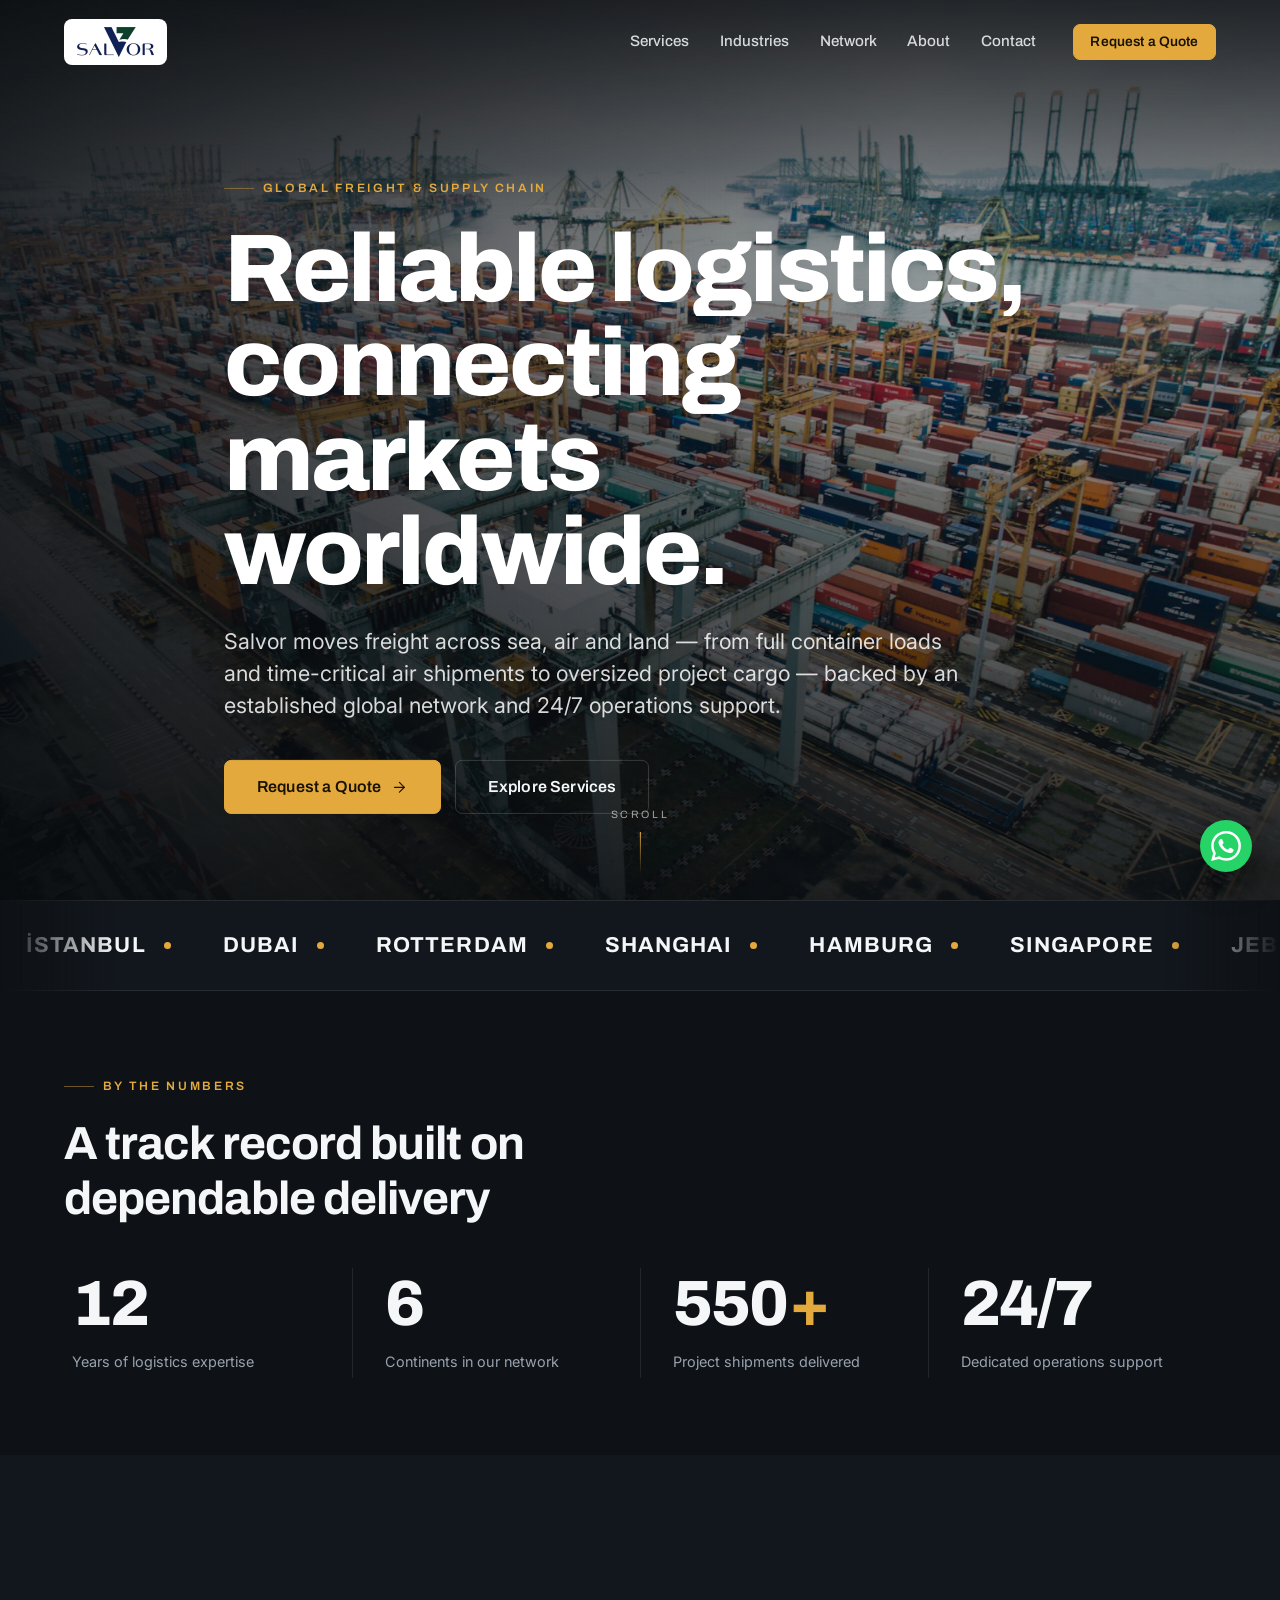
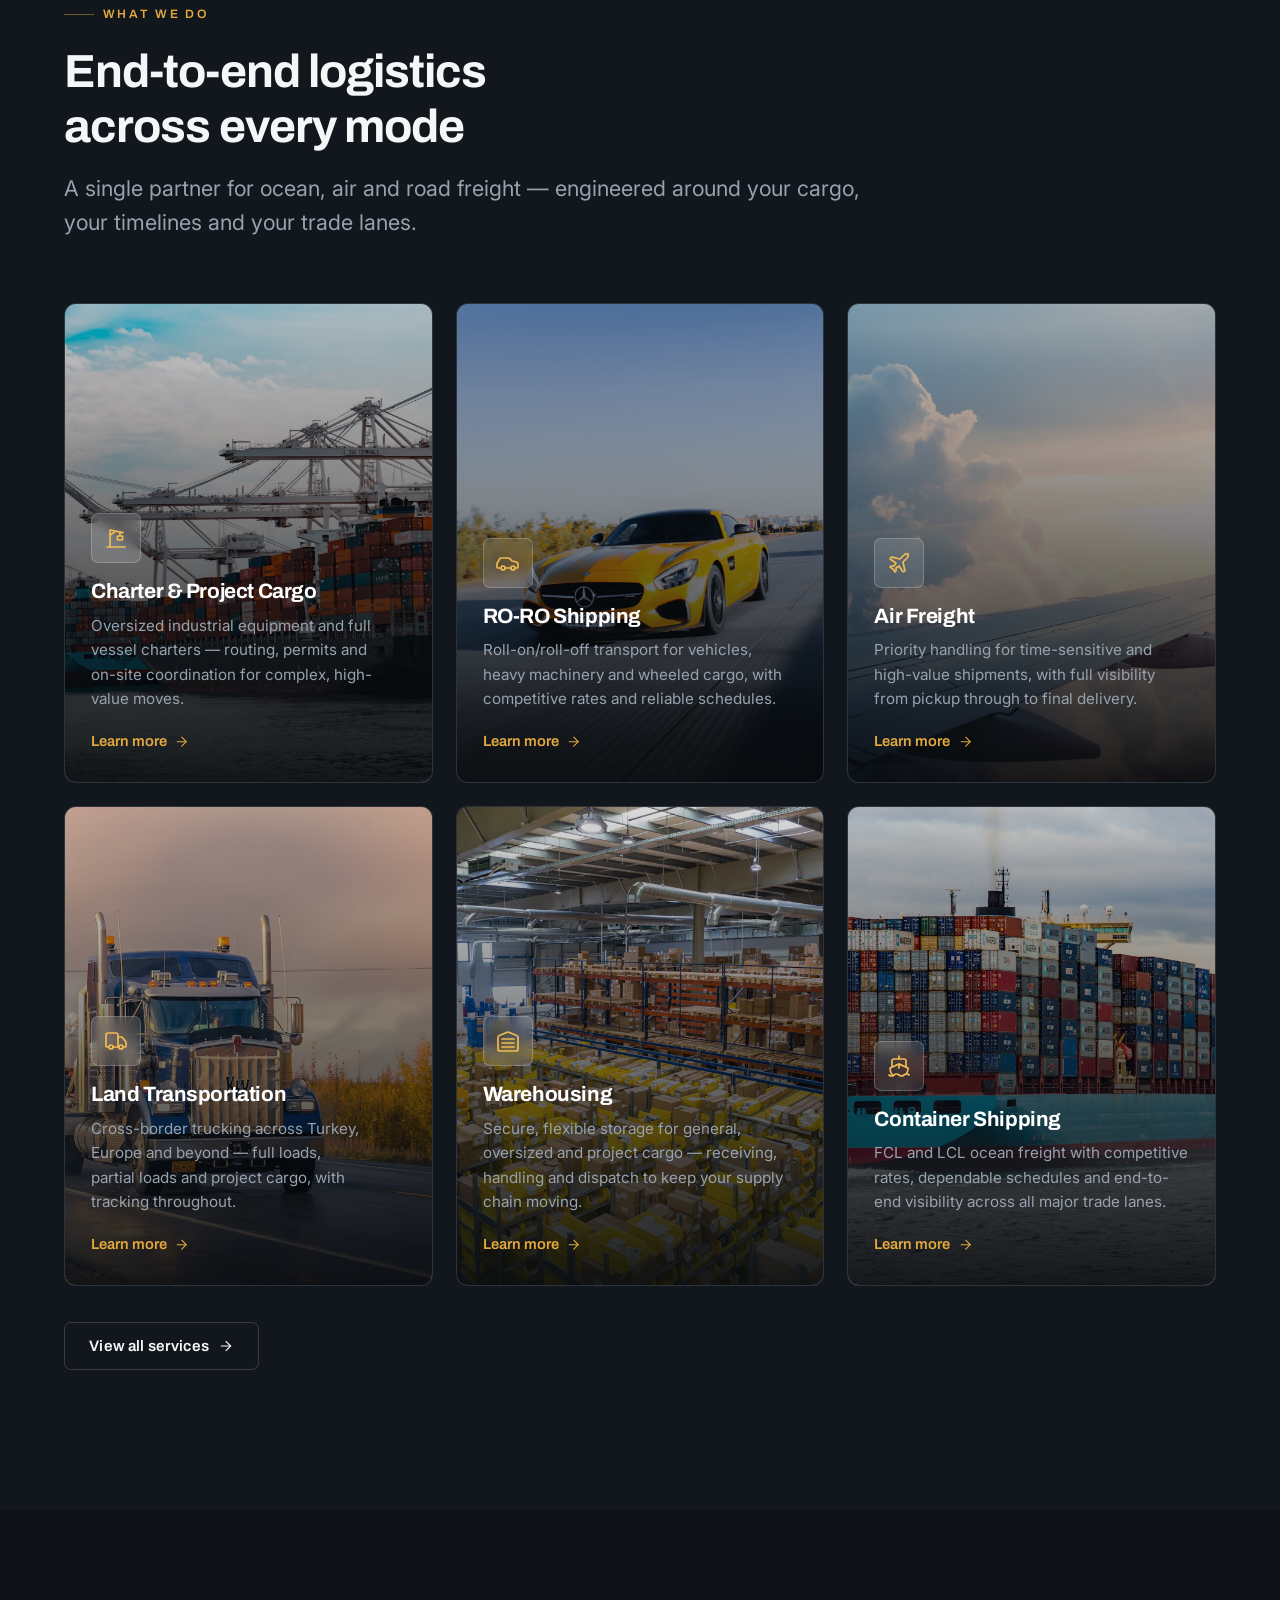
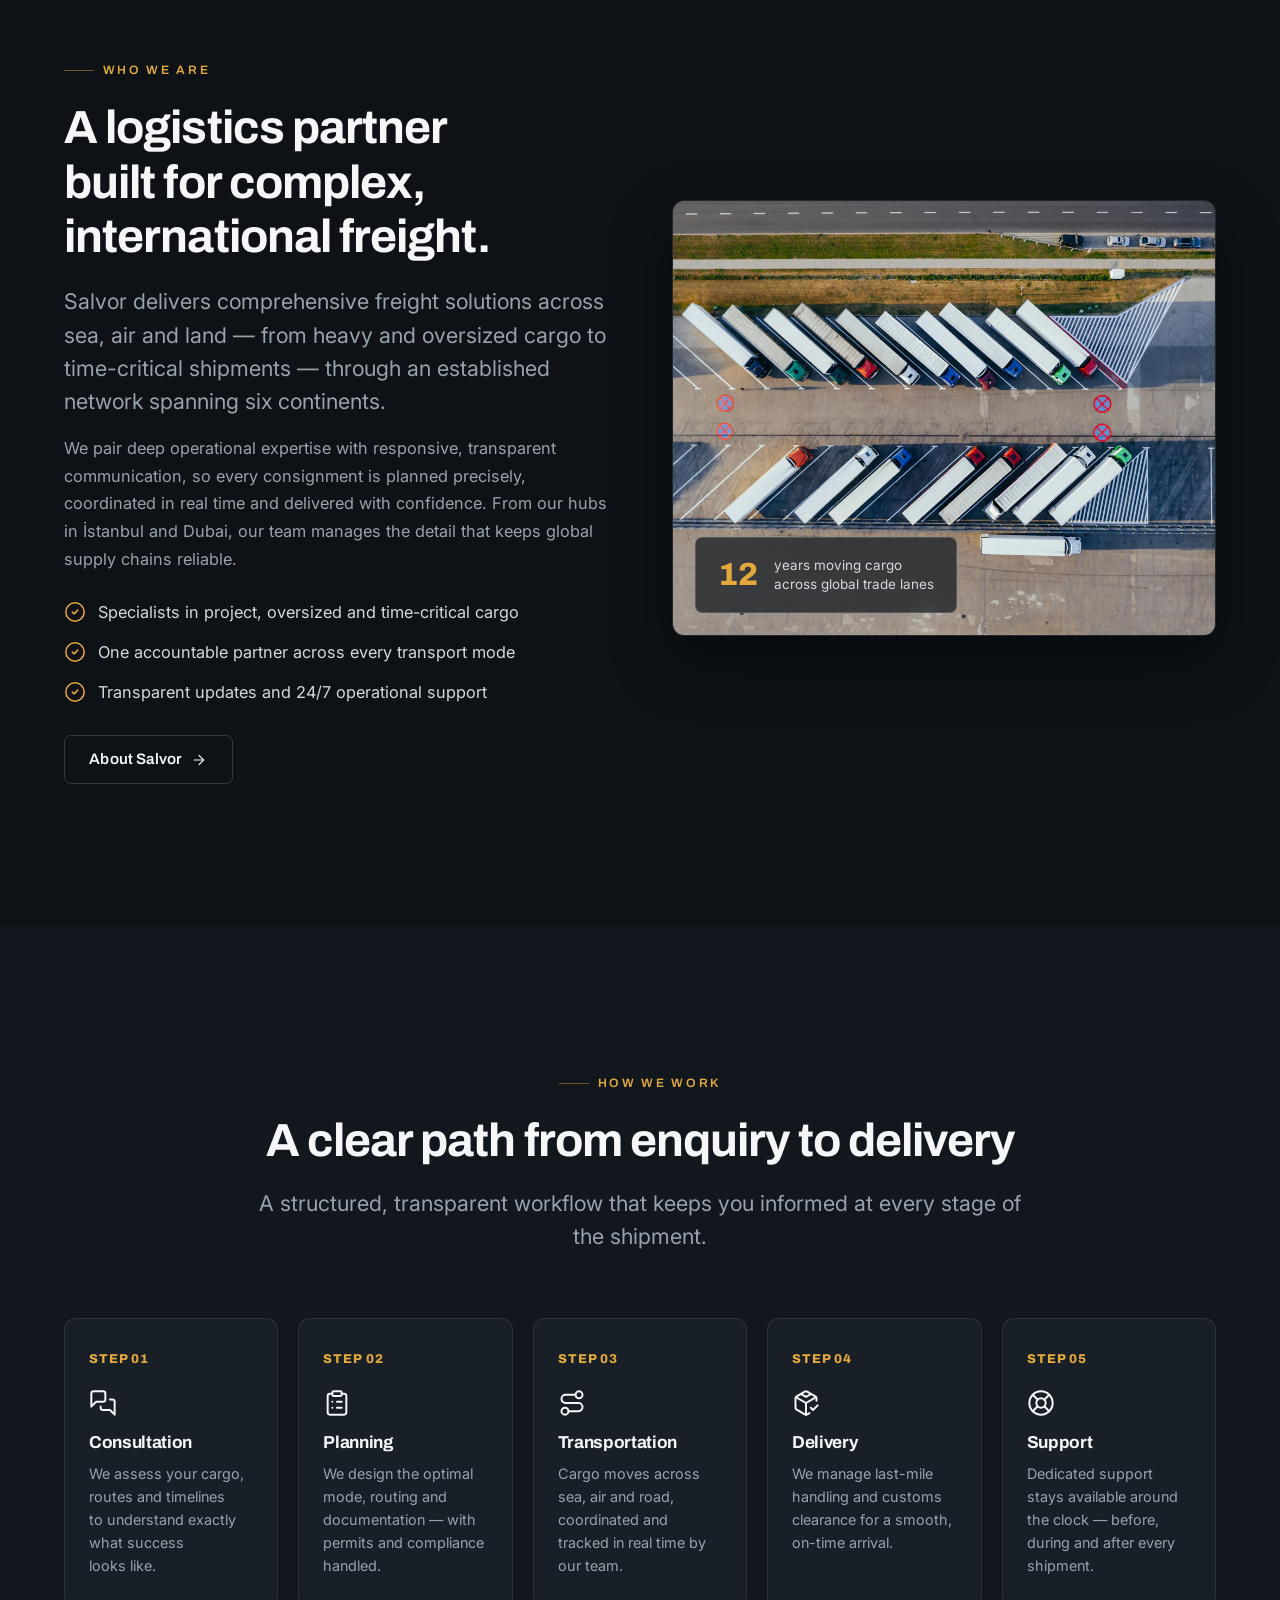
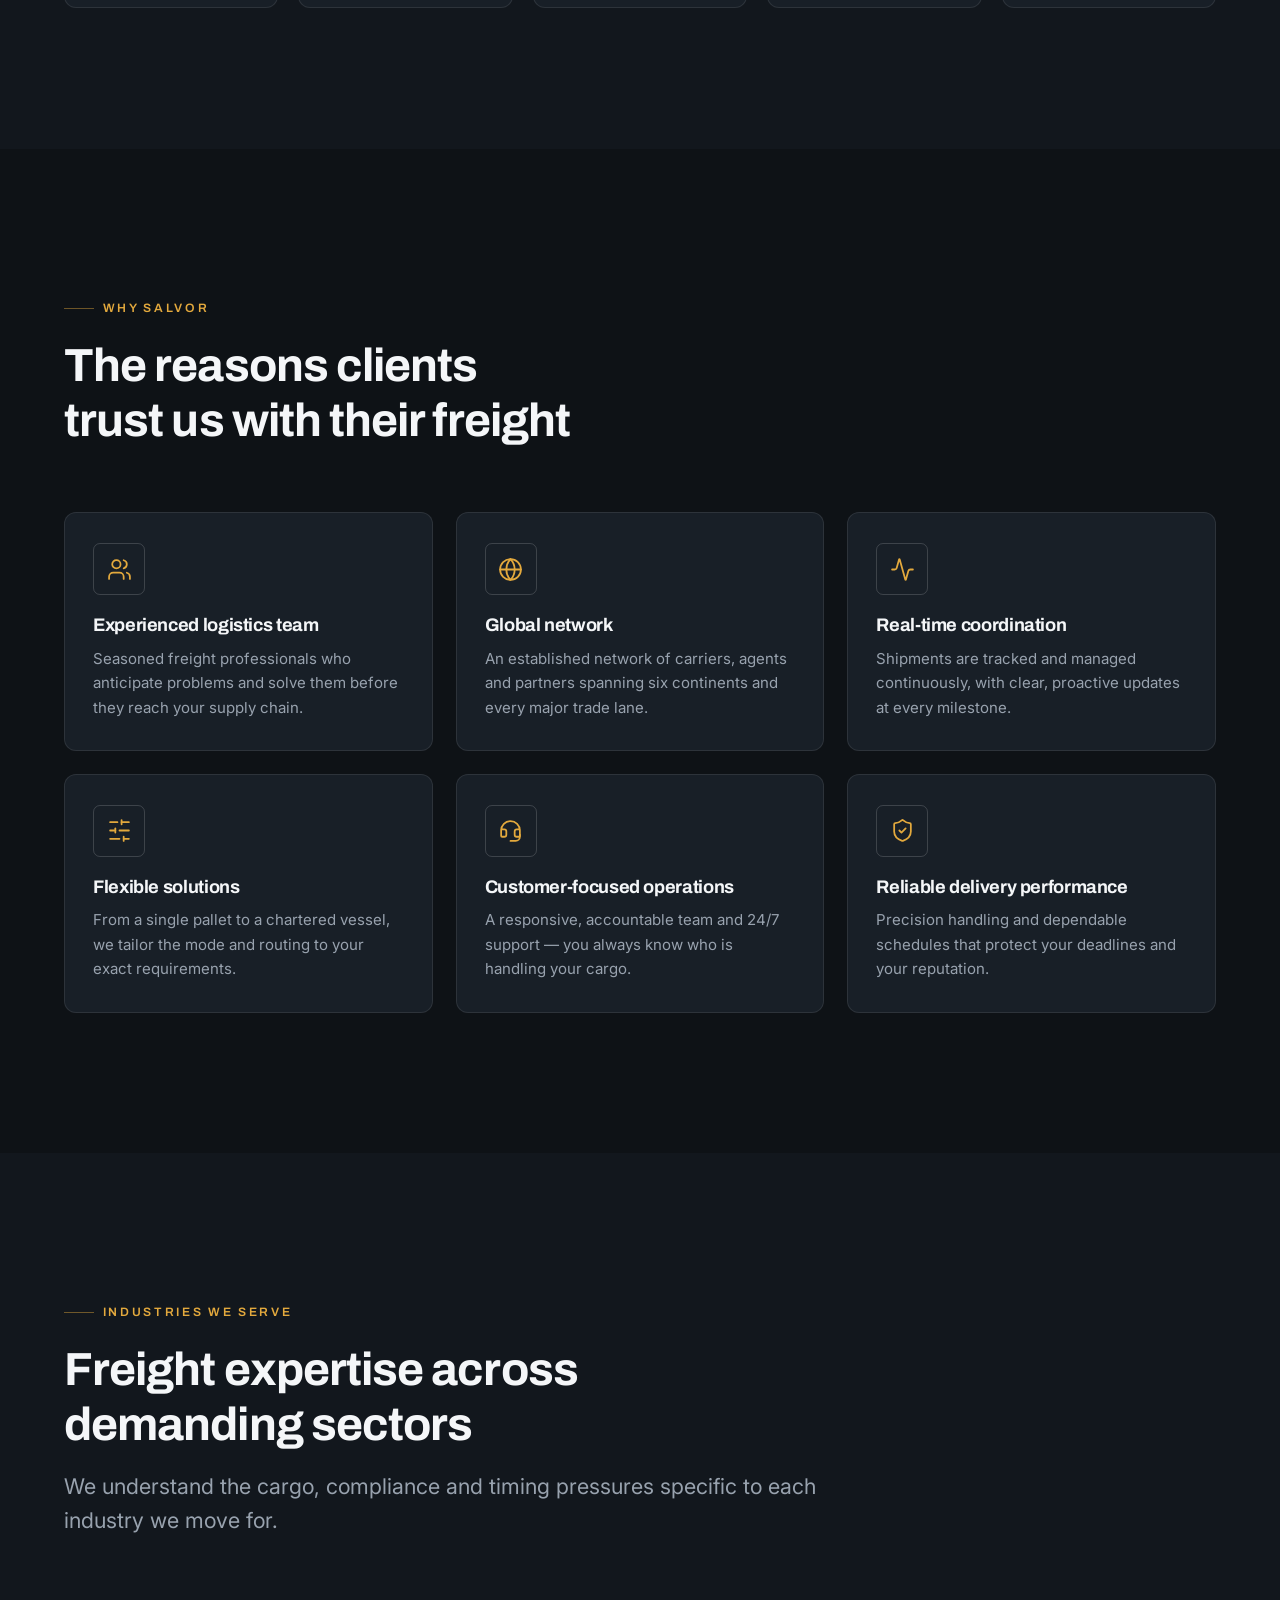
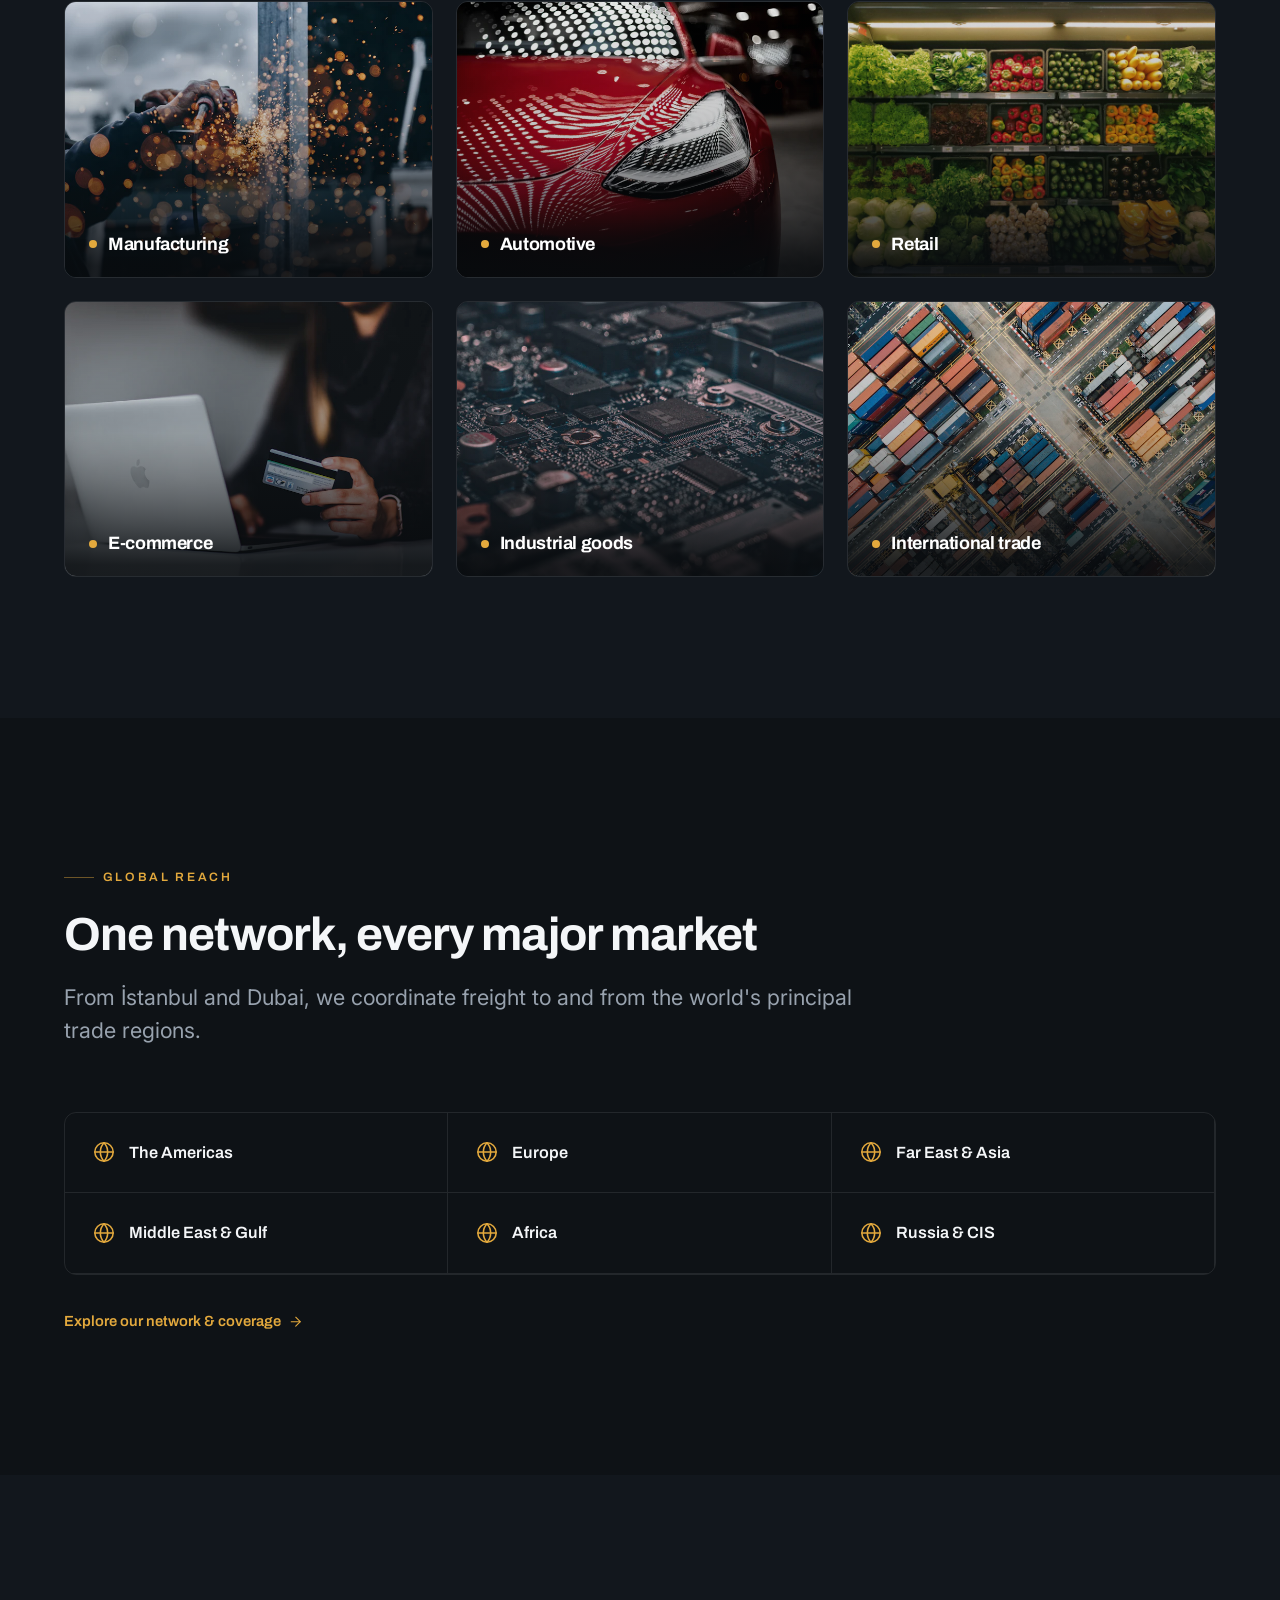
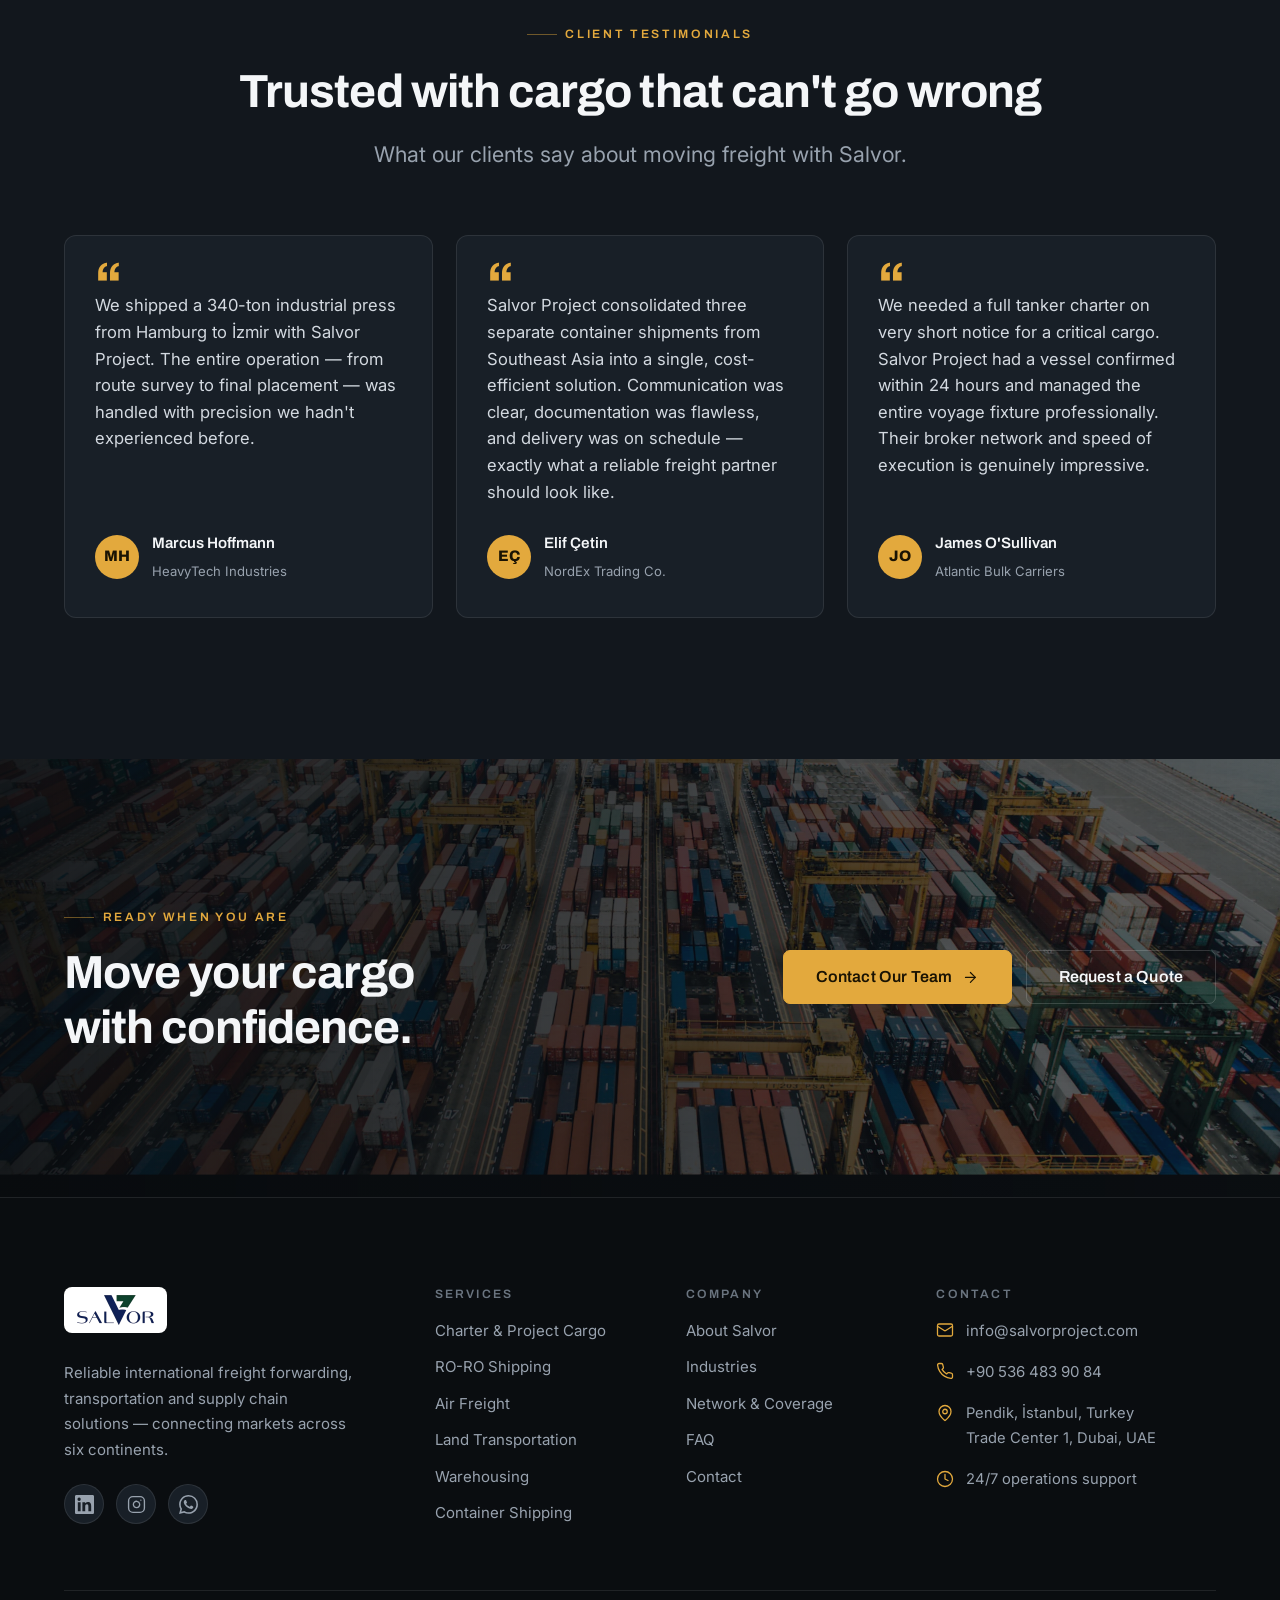
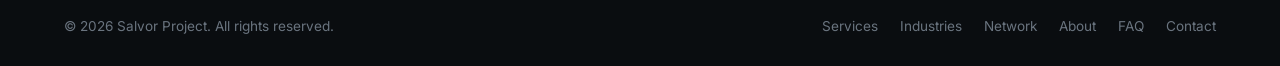
==== commit 0a7ba646: "GEO & SEO Optimization GEO & SEO made to get organic views and potential customers. Used linkedin an" ====
--- a/index.html
+++ b/index.html
@@ -5,18 +5,25 @@
   <meta name="viewport" content="width=device-width, initial-scale=1" />
   <meta name="theme-color" content="#0e1216" />
 
-  <title>Salvor Logistics — International Freight Forwarding &amp; Supply Chain Solutions</title>
+  <title>Salvor Project — International Freight Forwarding &amp; Supply Chain Solutions</title>
   <meta name="description" content="Salvor is an international logistics company delivering freight forwarding, ocean, air and road transportation, project cargo, warehousing and supply chain management across six continents." />
-  <meta name="keywords" content="logistics company, freight forwarding, international logistics, transportation solutions, supply chain management, project cargo, container shipping, air freight" />
+  <meta name="robots" content="index, follow, max-image-preview:large, max-snippet:-1, max-video-preview:-1" />
   <link rel="canonical" href="https://www.salvorproject.com/" />
 
   <meta property="og:type" content="website" />
-  <meta property="og:site_name" content="Salvor Logistics" />
-  <meta property="og:title" content="Salvor Logistics — Reliable Logistics Connecting Markets Worldwide" />
+  <meta property="og:site_name" content="Salvor Project" />
+  <meta property="og:title" content="Salvor Project — Reliable Logistics Connecting Markets Worldwide" />
   <meta property="og:description" content="Freight forwarding, transportation and supply chain solutions across six continents. 12 years of project-cargo expertise, 24/7 operations support." />
   <meta property="og:url" content="https://www.salvorproject.com/" />
   <meta property="og:image" content="https://www.salvorproject.com/assets/img/hero-port.webp" />
+  <meta property="og:image:alt" content="Aerial view of a global container port handled by Salvor Project" />
+  <meta property="og:image:width" content="1920" />
+  <meta property="og:image:height" content="1280" />
+  <meta property="og:locale" content="en_US" />
   <meta name="twitter:card" content="summary_large_image" />
+  <meta name="twitter:title" content="Salvor Project — Reliable Logistics Connecting Markets Worldwide" />
+  <meta name="twitter:description" content="Freight forwarding, transportation and supply chain solutions across six continents. 12 years of project-cargo expertise, 24/7 operations support." />
+  <meta name="twitter:image" content="https://www.salvorproject.com/assets/img/hero-port.webp" />
 
   <link rel="icon" href="/assets/img/favicon.svg" type="image/svg+xml" />
   <link rel="apple-touch-icon" href="/assets/img/favicon.svg" />
@@ -36,30 +43,98 @@
   <script type="application/ld+json">
   {
     "@context": "https://schema.org",
-    "@type": "Organization",
-    "name": "Salvor Logistics",
-    "alternateName": "Salvor Project",
-    "url": "https://www.salvorproject.com/",
-    "logo": "https://www.salvorproject.com/assets/img/favicon.svg",
-    "description": "International logistics company providing freight forwarding, ocean, air and road transportation, project cargo, warehousing and supply chain solutions.",
-    "email": "info@salvorproject.com",
-    "telephone": "+90 536 483 90 84",
-    "areaServed": ["The Americas", "Europe", "Far East & Asia", "Middle East & Gulf", "Africa", "Russia & CIS"],
-    "address": [
-      { "@type": "PostalAddress", "streetAddress": "Kurtköy Mah. Hazerfen Ahmet Çelebi Cad. No:12/C", "addressLocality": "Pendik, İstanbul", "addressCountry": "TR" },
-      { "@type": "PostalAddress", "streetAddress": "Office 304, Burj Al Noor Tower, Sheikh Zayed Road, Trade Center 1", "addressLocality": "Dubai", "addressCountry": "AE" }
+    "@graph": [
+      {
+        "@type": "Organization",
+        "@id": "https://www.salvorproject.com/#organization",
+        "name": "Salvor Project",
+        "alternateName": ["Salvor Logistics", "Salvor"],
+        "url": "https://www.salvorproject.com/",
+        "logo": {
+          "@type": "ImageObject",
+          "url": "https://www.salvorproject.com/assets/img/logo.png",
+          "width": 308,
+          "height": 120
+        },
+        "image": "https://www.salvorproject.com/assets/img/hero-port.webp",
+        "description": "International logistics company providing freight forwarding, ocean, air and road transportation, project cargo, warehousing and supply chain solutions across six continents.",
+        "email": "info@salvorproject.com",
+        "telephone": "+90 536 483 90 84",
+        "foundingDate": "2014",
+        "areaServed": ["The Americas", "Europe", "Far East & Asia", "Middle East & Gulf", "Africa", "Russia & CIS"],
+        "address": [
+          { "@type": "PostalAddress", "streetAddress": "Kurtköy Mah. Hazerfen Ahmet Çelebi Cad. No:12/C", "addressLocality": "Pendik, İstanbul", "addressCountry": "TR" },
+          { "@type": "PostalAddress", "streetAddress": "Office 304, Burj Al Noor Tower, Sheikh Zayed Road, Trade Center 1", "addressLocality": "Dubai", "addressCountry": "AE" }
+        ],
+        "sameAs": [
+          "https://www.linkedin.com/company/salvorproject/",
+          "https://www.instagram.com/salvorproject/"
+        ],
+        "contactPoint": {
+          "@type": "ContactPoint",
+          "contactType": "customer service",
+          "telephone": "+90 536 483 90 84",
+          "email": "info@salvorproject.com",
+          "availableLanguage": ["en", "tr"],
+          "hoursAvailable": {
+            "@type": "OpeningHoursSpecification",
+            "dayOfWeek": ["Monday", "Tuesday", "Wednesday", "Thursday", "Friday", "Saturday", "Sunday"],
+            "opens": "00:00",
+            "closes": "23:59"
+          }
+        },
+        "knowsAbout": ["Freight forwarding", "Project cargo", "Ocean freight", "Air freight", "Road freight", "Customs clearance", "Warehousing"],
+        "hasOfferCatalog": {
+          "@type": "OfferCatalog",
+          "name": "Logistics Services",
+          "itemListElement": [
+            { "@type": "Service", "name": "Charter & Project Cargo", "serviceType": "Project cargo logistics", "description": "Oversized industrial equipment and full vessel charters — routing, permits and on-site coordination for complex, high-value moves.", "url": "https://www.salvorproject.com/services/#charter", "provider": { "@id": "https://www.salvorproject.com/#organization" }, "areaServed": ["The Americas", "Europe", "Far East & Asia", "Middle East & Gulf", "Africa", "Russia & CIS"] },
+            { "@type": "Service", "name": "RO-RO Shipping", "serviceType": "Roll-on/roll-off shipping", "description": "Roll-on/roll-off transport for vehicles, heavy machinery and wheeled cargo, with competitive rates and reliable schedules.", "url": "https://www.salvorproject.com/services/#roro", "provider": { "@id": "https://www.salvorproject.com/#organization" }, "areaServed": ["The Americas", "Europe", "Far East & Asia", "Middle East & Gulf", "Africa", "Russia & CIS"] },
+            { "@type": "Service", "name": "Air Freight", "serviceType": "Air freight", "description": "Priority handling for time-sensitive and high-value shipments, with full visibility from pickup through to final delivery.", "url": "https://www.salvorproject.com/services/#air", "provider": { "@id": "https://www.salvorproject.com/#organization" }, "areaServed": ["The Americas", "Europe", "Far East & Asia", "Middle East & Gulf", "Africa", "Russia & CIS"] },
+            { "@type": "Service", "name": "Land Transportation", "serviceType": "Road freight", "description": "Cross-border trucking across Turkey, Europe and beyond — full loads, partial loads and project cargo, with tracking throughout.", "url": "https://www.salvorproject.com/services/#land", "provider": { "@id": "https://www.salvorproject.com/#organization" }, "areaServed": ["The Americas", "Europe", "Far East & Asia", "Middle East & Gulf", "Africa", "Russia & CIS"] },
+            { "@type": "Service", "name": "Warehousing", "serviceType": "Warehousing & distribution", "description": "Secure, flexible storage for general, oversized and project cargo — receiving, handling and dispatch to keep your supply chain moving.", "url": "https://www.salvorproject.com/services/#warehousing", "provider": { "@id": "https://www.salvorproject.com/#organization" }, "areaServed": ["The Americas", "Europe", "Far East & Asia", "Middle East & Gulf", "Africa", "Russia & CIS"] },
+            { "@type": "Service", "name": "Container Shipping", "serviceType": "Ocean freight (FCL/LCL)", "description": "FCL and LCL ocean freight with competitive rates, dependable schedules and end-to-end visibility across all major trade lanes.", "url": "https://www.salvorproject.com/services/#container", "provider": { "@id": "https://www.salvorproject.com/#organization" }, "areaServed": ["The Americas", "Europe", "Far East & Asia", "Middle East & Gulf", "Africa", "Russia & CIS"] }
+          ]
+        }
+      },
+      {
+        "@type": "WebSite",
+        "@id": "https://www.salvorproject.com/#website",
+        "name": "Salvor Project",
+        "url": "https://www.salvorproject.com/",
+        "publisher": { "@id": "https://www.salvorproject.com/#organization" },
+        "inLanguage": "en"
+      },
+      {
+        "@type": "Review",
+        "itemReviewed": { "@id": "https://www.salvorproject.com/#organization" },
+        "author": { "@type": "Person", "name": "Marcus Hoffmann", "worksFor": { "@type": "Organization", "name": "HeavyTech Industries" } },
+        "reviewBody": "We shipped a 340-ton industrial press from Hamburg to İzmir with Salvor Project. The entire operation — from route survey to final placement — was handled with precision we hadn't experienced before."
+      },
+      {
+        "@type": "Review",
+        "itemReviewed": { "@id": "https://www.salvorproject.com/#organization" },
+        "author": { "@type": "Person", "name": "Elif Çetin", "worksFor": { "@type": "Organization", "name": "NordEx Trading Co." } },
+        "reviewBody": "Salvor Project consolidated three separate container shipments from Southeast Asia into a single, cost-efficient solution. Communication was clear, documentation was flawless, and delivery was on schedule — exactly what a reliable freight partner should look like."
+      },
+      {
+        "@type": "Review",
+        "itemReviewed": { "@id": "https://www.salvorproject.com/#organization" },
+        "author": { "@type": "Person", "name": "James O'Sullivan", "worksFor": { "@type": "Organization", "name": "Atlantic Bulk Carriers" } },
+        "reviewBody": "We needed a full tanker charter on very short notice for a critical cargo. Salvor Project had a vessel confirmed within 24 hours and managed the entire voyage fixture professionally. Their broker network and speed of execution is genuinely impressive."
+      }
     ]
   }
   </script>
 </head>
 <body>
-  <a href="#main" class="visually-hidden">Skip to content</a>
+  <a href="#main" class="visually-hidden" aria-label="Skip to main content">Skip to content</a>
 
   <!-- ====================== shared header ====================== -->
   <header class="site-header" id="siteHeader">
     <div class="container nav">
-      <a class="brand" href="/" aria-label="Salvor Logistics — home">
-        <img class="brand__logo" src="/assets/img/logo.png" alt="Salvor Logistics" width="155" height="46" />      </a>
+      <a class="brand" href="/" aria-label="Salvor Project — home">
+        <img class="brand__logo" src="/assets/img/logo.png" alt="Salvor Project" width="155" height="46" />      </a>
       <nav class="nav__links" id="navMenu" aria-label="Primary">
         <a href="/services/">Services</a>
         <a href="/industries/">Industries</a>
@@ -433,9 +508,14 @@
     <div class="container">
       <div class="footer-top">
         <div class="footer-brand">
-          <a class="brand" href="/" aria-label="Salvor Logistics — home">
-            <img class="brand__logo" src="/assets/img/logo.png" alt="Salvor Logistics" width="155" height="46" />          </a>
+          <a class="brand" href="/" aria-label="Salvor Project — home">
+            <img class="brand__logo" src="/assets/img/logo.png" alt="Salvor Project" width="155" height="46" />          </a>
           <p>Reliable international freight forwarding, transportation and supply chain solutions — connecting markets across six continents.</p>
+          <div class="footer-social">
+            <a href="https://www.linkedin.com/company/salvorproject/" target="_blank" rel="noopener" aria-label="Salvor Project on LinkedIn"><svg aria-hidden="true"><use href="/assets/icons.svg#i-linkedin"></use></svg></a>
+            <a href="https://www.instagram.com/salvorproject/" target="_blank" rel="noopener" aria-label="Salvor Project on Instagram"><svg aria-hidden="true"><use href="/assets/icons.svg#i-instagram"></use></svg></a>
+            <a href="https://wa.me/905364839084" target="_blank" rel="noopener" aria-label="Chat with Salvor Project on WhatsApp"><svg aria-hidden="true"><use href="/assets/icons.svg#i-whatsapp"></use></svg></a>
+          </div>
         </div>
         <div class="footer-col">
           <h4>Services</h4>
@@ -469,7 +549,7 @@
         </div>
       </div>
       <div class="footer-bottom">
-        <span>&copy; <span id="year">2026</span> Salvor Logistics. All rights reserved.</span>
+        <span>&copy; <span id="year">2026</span> Salvor Project. All rights reserved.</span>
         <nav aria-label="Footer">
           <a href="/services/">Services</a>
           <a href="/industries/">Industries</a>
--- a/assets/css/components.css
+++ b/assets/css/components.css
@@ -10,7 +10,7 @@
   z-index: 300; transition: transform 90ms linear;
 }
 .to-top {
-  position: fixed; right: clamp(16px, 3vw, 28px); bottom: clamp(16px, 3vw, 28px);
+  position: fixed; right: clamp(16px, 3vw, 28px); bottom: calc(clamp(16px, 3vw, 28px) + 64px);
   width: 48px; height: 48px; display: grid; place-items: center; border-radius: 50%;
   background: var(--accent); color: var(--on-accent); border: 0; cursor: pointer;
   opacity: 0; visibility: hidden; transform: translateY(12px);
@@ -19,7 +19,23 @@
 }
 .to-top.is-show { opacity: 1; visibility: visible; transform: none; }
 .to-top:hover { background: var(--accent-2); transform: translateY(-3px); }
-@media (prefers-reduced-motion: reduce) { .scroll-progress { transition: none; } }
+
+/* WhatsApp click-to-chat — always-visible FAB anchored at the bottom; back-to-top stacks above it */
+.wa-fab {
+  position: fixed; right: clamp(16px, 3vw, 28px); bottom: clamp(16px, 3vw, 28px);
+  width: 52px; height: 52px; display: grid; place-items: center; border-radius: 50%;
+  background: #25d366; color: #fff;
+  z-index: 250; box-shadow: 0 12px 32px rgba(0,0,0,0.45);
+  transition: transform var(--t) var(--ease), background var(--t) var(--ease);
+}
+.wa-fab svg { width: 30px; height: 30px; }
+.wa-fab:hover { background: #1ebe5b; transform: translateY(-3px); }
+
+@media (prefers-reduced-motion: reduce) {
+  .scroll-progress { transition: none; }
+  .wa-fab { transition: background var(--t) var(--ease); }
+  .wa-fab:hover { transform: none; }
+}
 
 /* --------------------------------------------------------------- Buttons */
 .btn {
@@ -330,6 +346,14 @@
 @media (max-width: 900px) { .footer-top { grid-template-columns: 1fr 1fr; gap: 40px 32px; } }
 @media (max-width: 520px) { .footer-top { grid-template-columns: 1fr; } }
 .footer-brand p { margin-top: 18px; color: var(--text-muted); font-size: 0.94rem; max-width: 34ch; }
+.footer-social { display: flex; gap: 12px; margin-top: 22px; }
+.footer-social a {
+  width: 40px; height: 40px; display: grid; place-items: center; border-radius: 50%;
+  background: var(--bg-3); border: 1px solid var(--line); color: var(--text-muted);
+  transition: color var(--t) var(--ease), border-color var(--t) var(--ease), background var(--t) var(--ease), transform var(--t) var(--ease);
+}
+.footer-social a:hover { color: var(--accent); border-color: var(--accent-line); transform: translateY(-2px); }
+.footer-social svg { width: 19px; height: 19px; }
 .footer-col h4 { font-family: var(--font-display); font-size: 0.76rem; letter-spacing: 0.18em; text-transform: uppercase; color: var(--text-faint); margin-bottom: 16px; font-weight: 600; }
 .footer-col ul { list-style: none; padding: 0; display: grid; gap: 11px; }
 .footer-col a, .footer-col li { color: var(--text-muted); font-size: 0.94rem; }
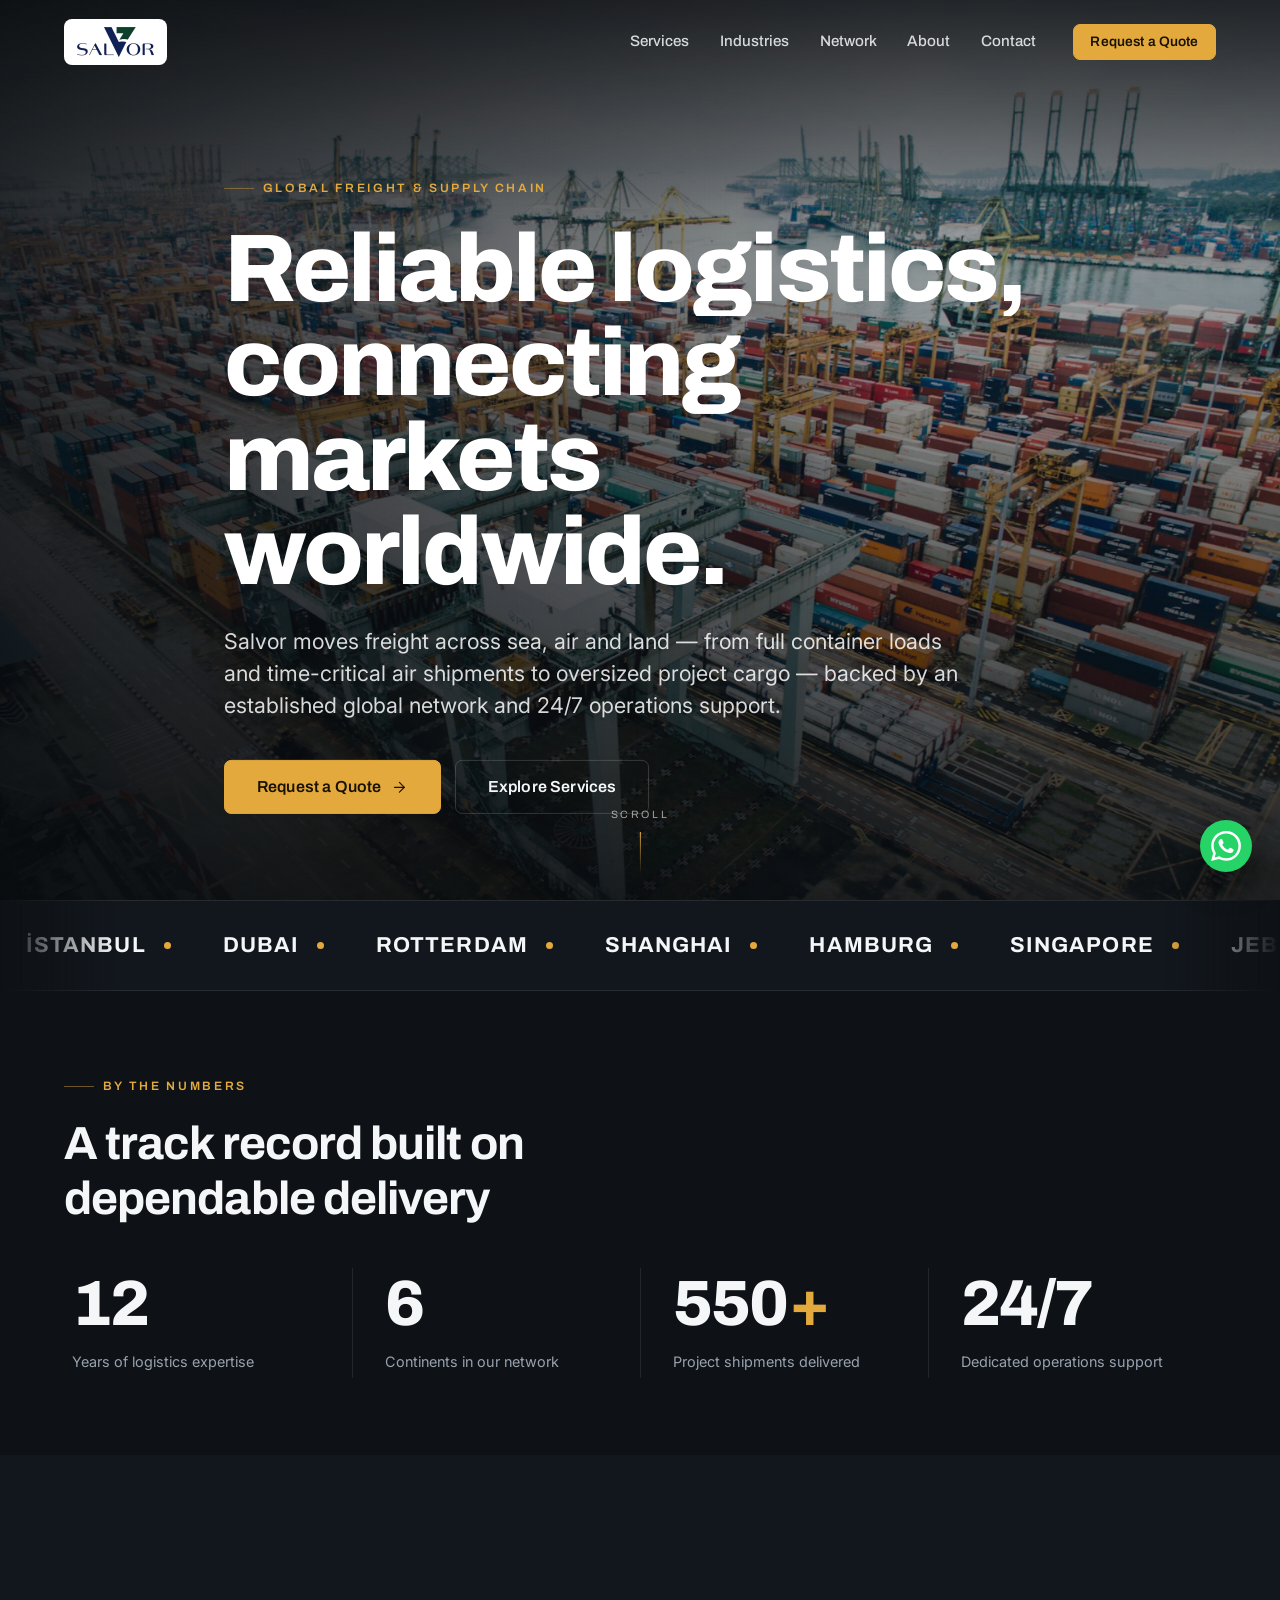
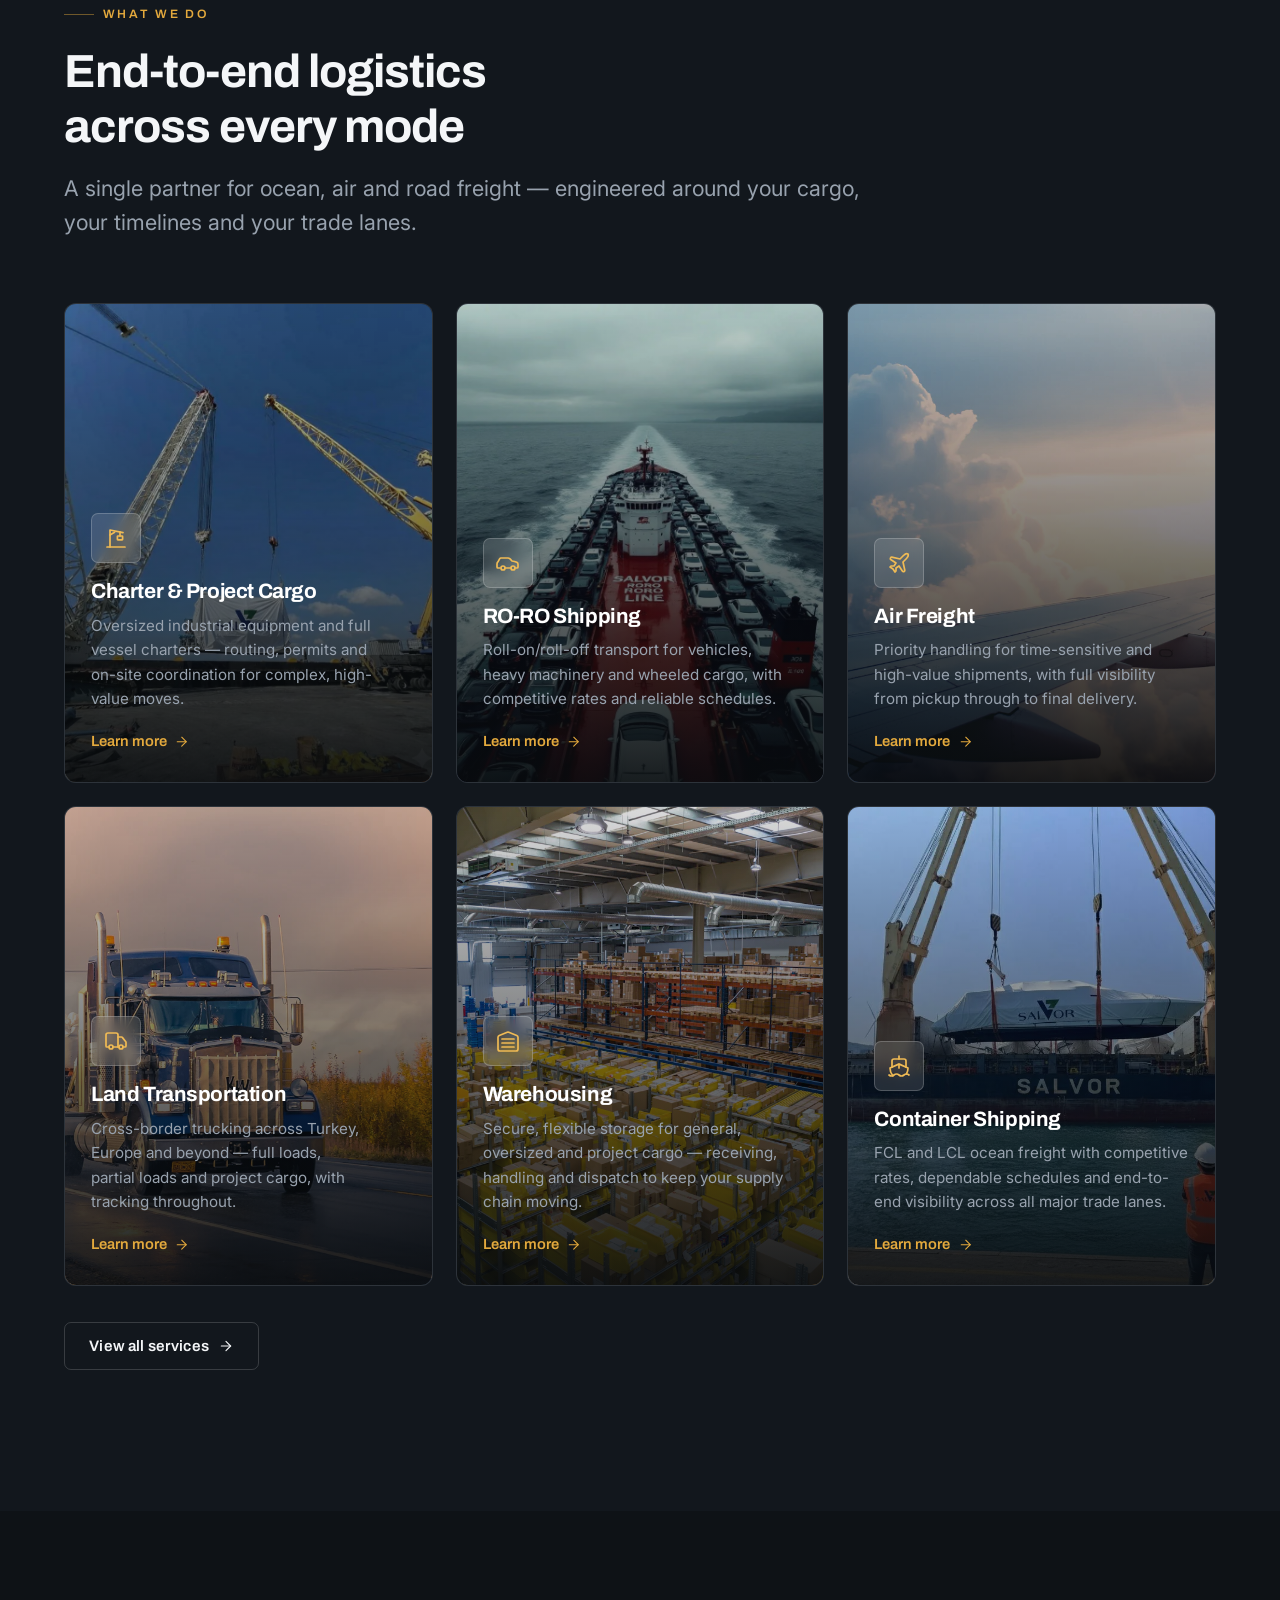
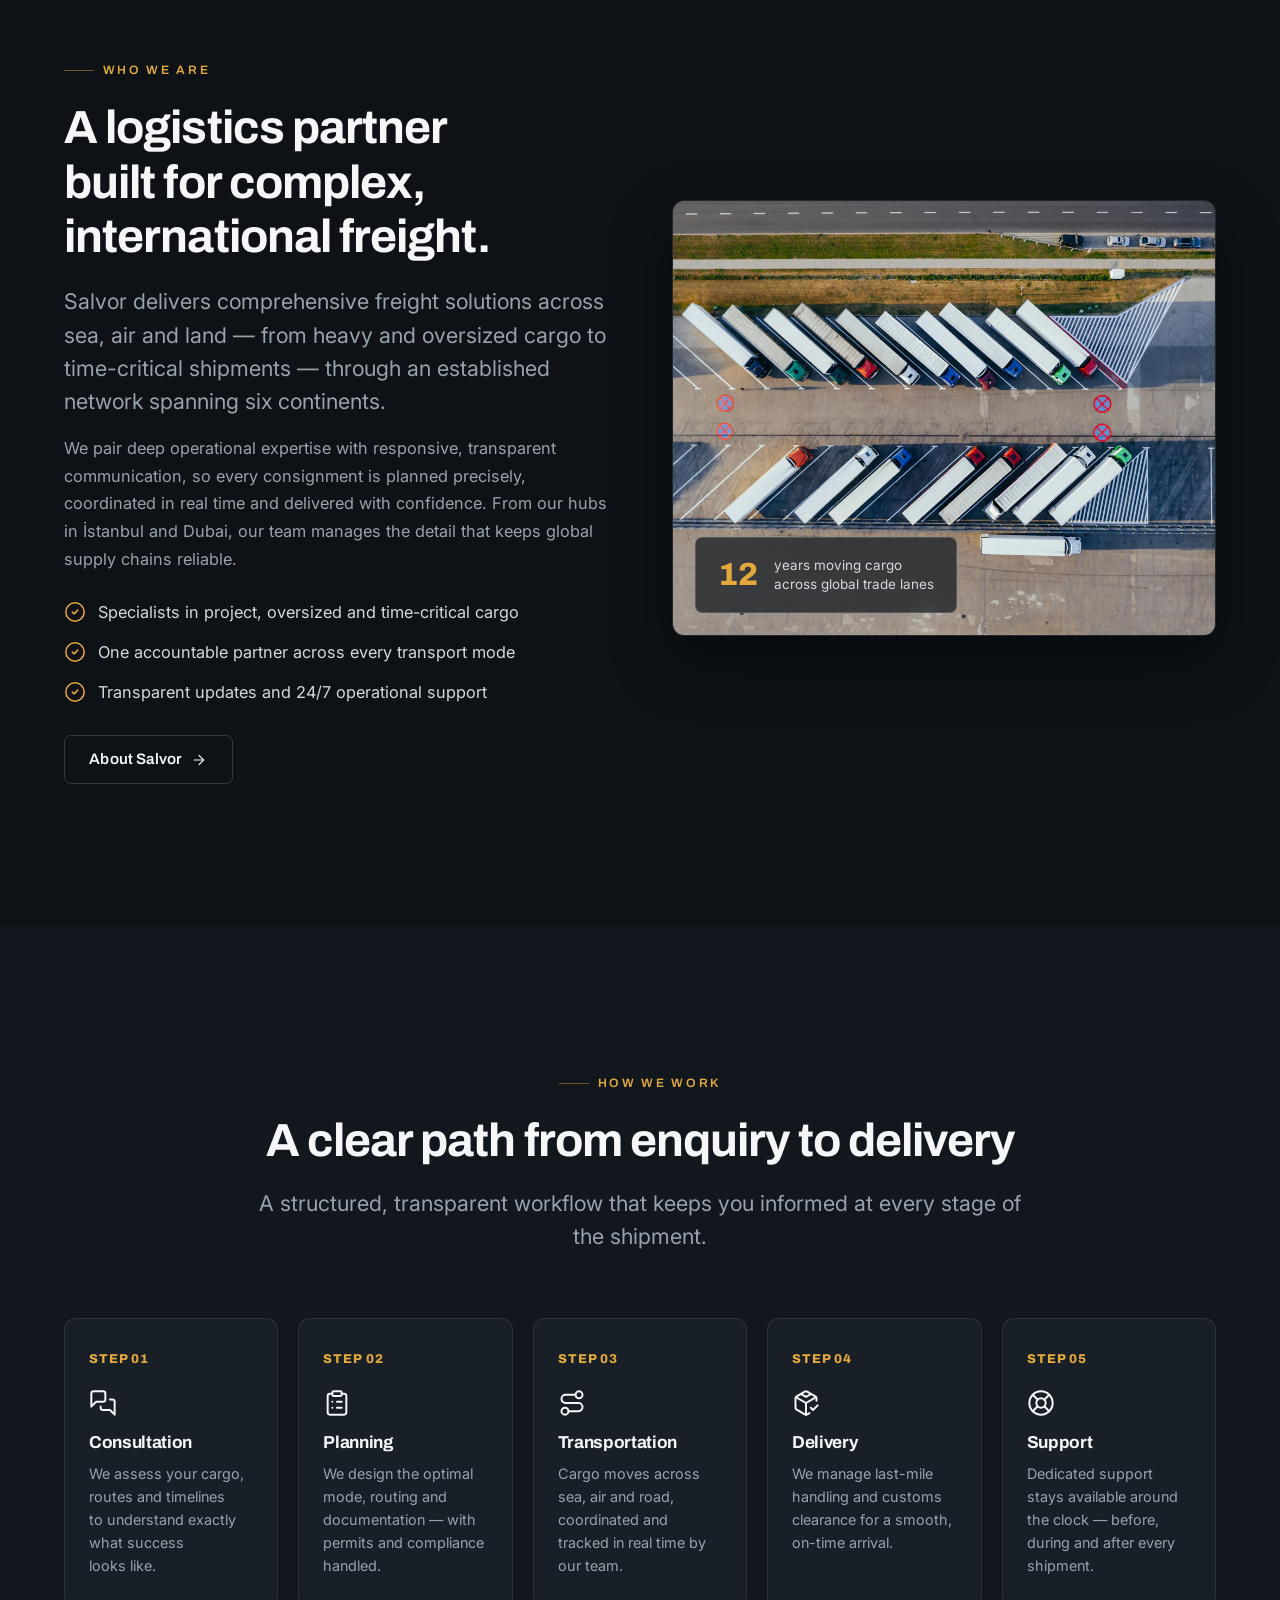
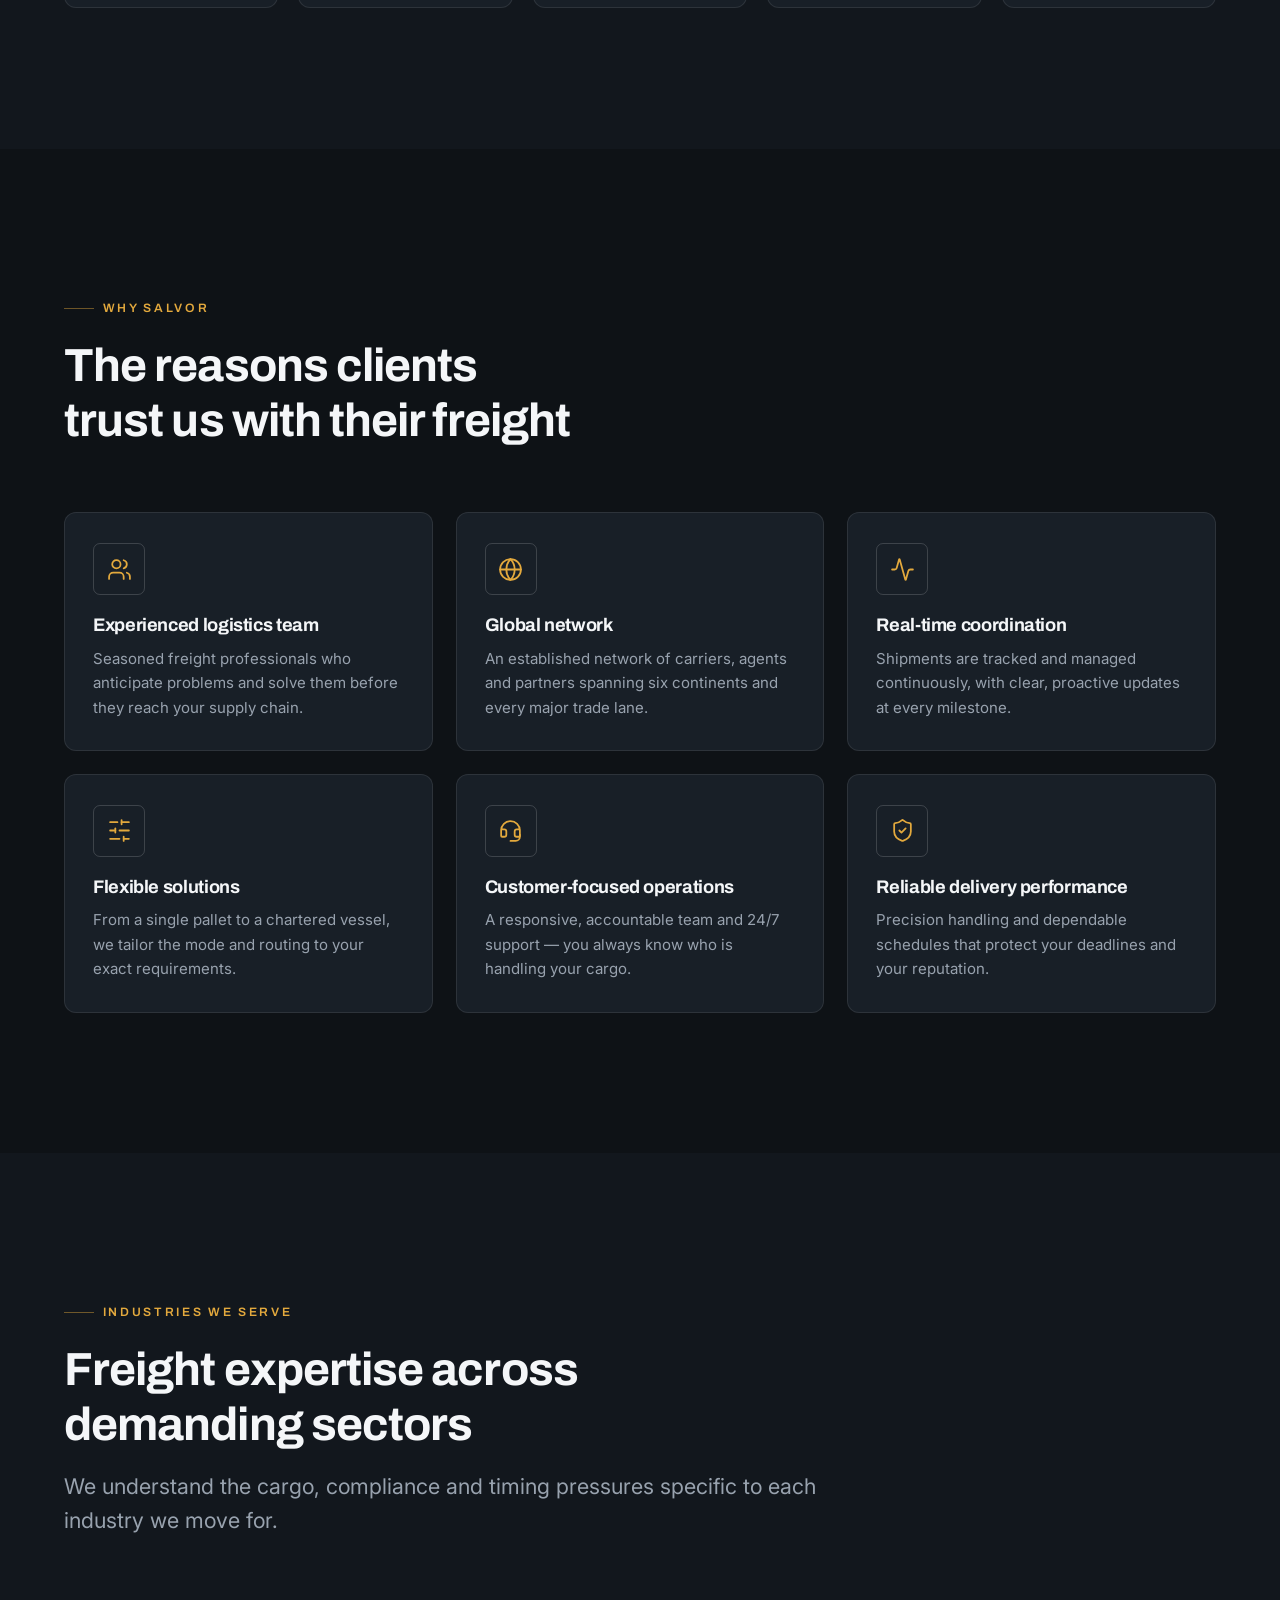
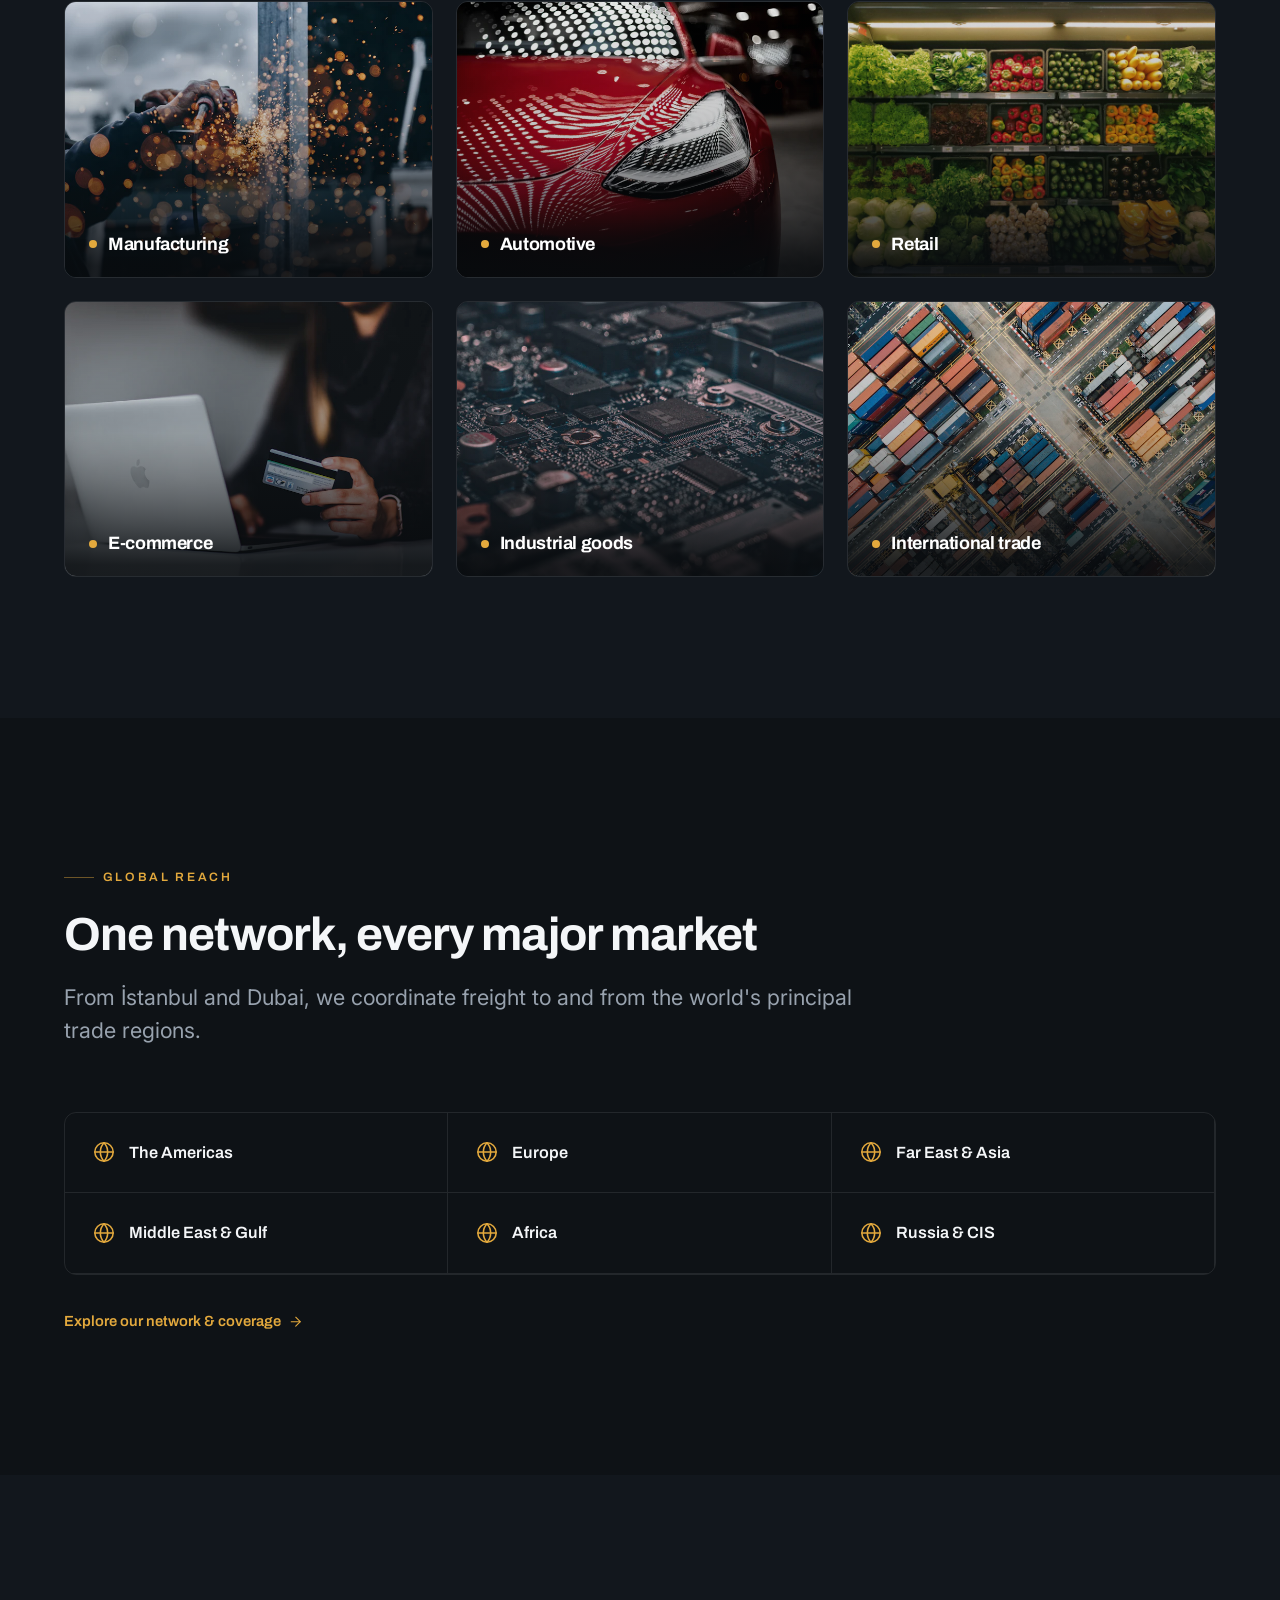
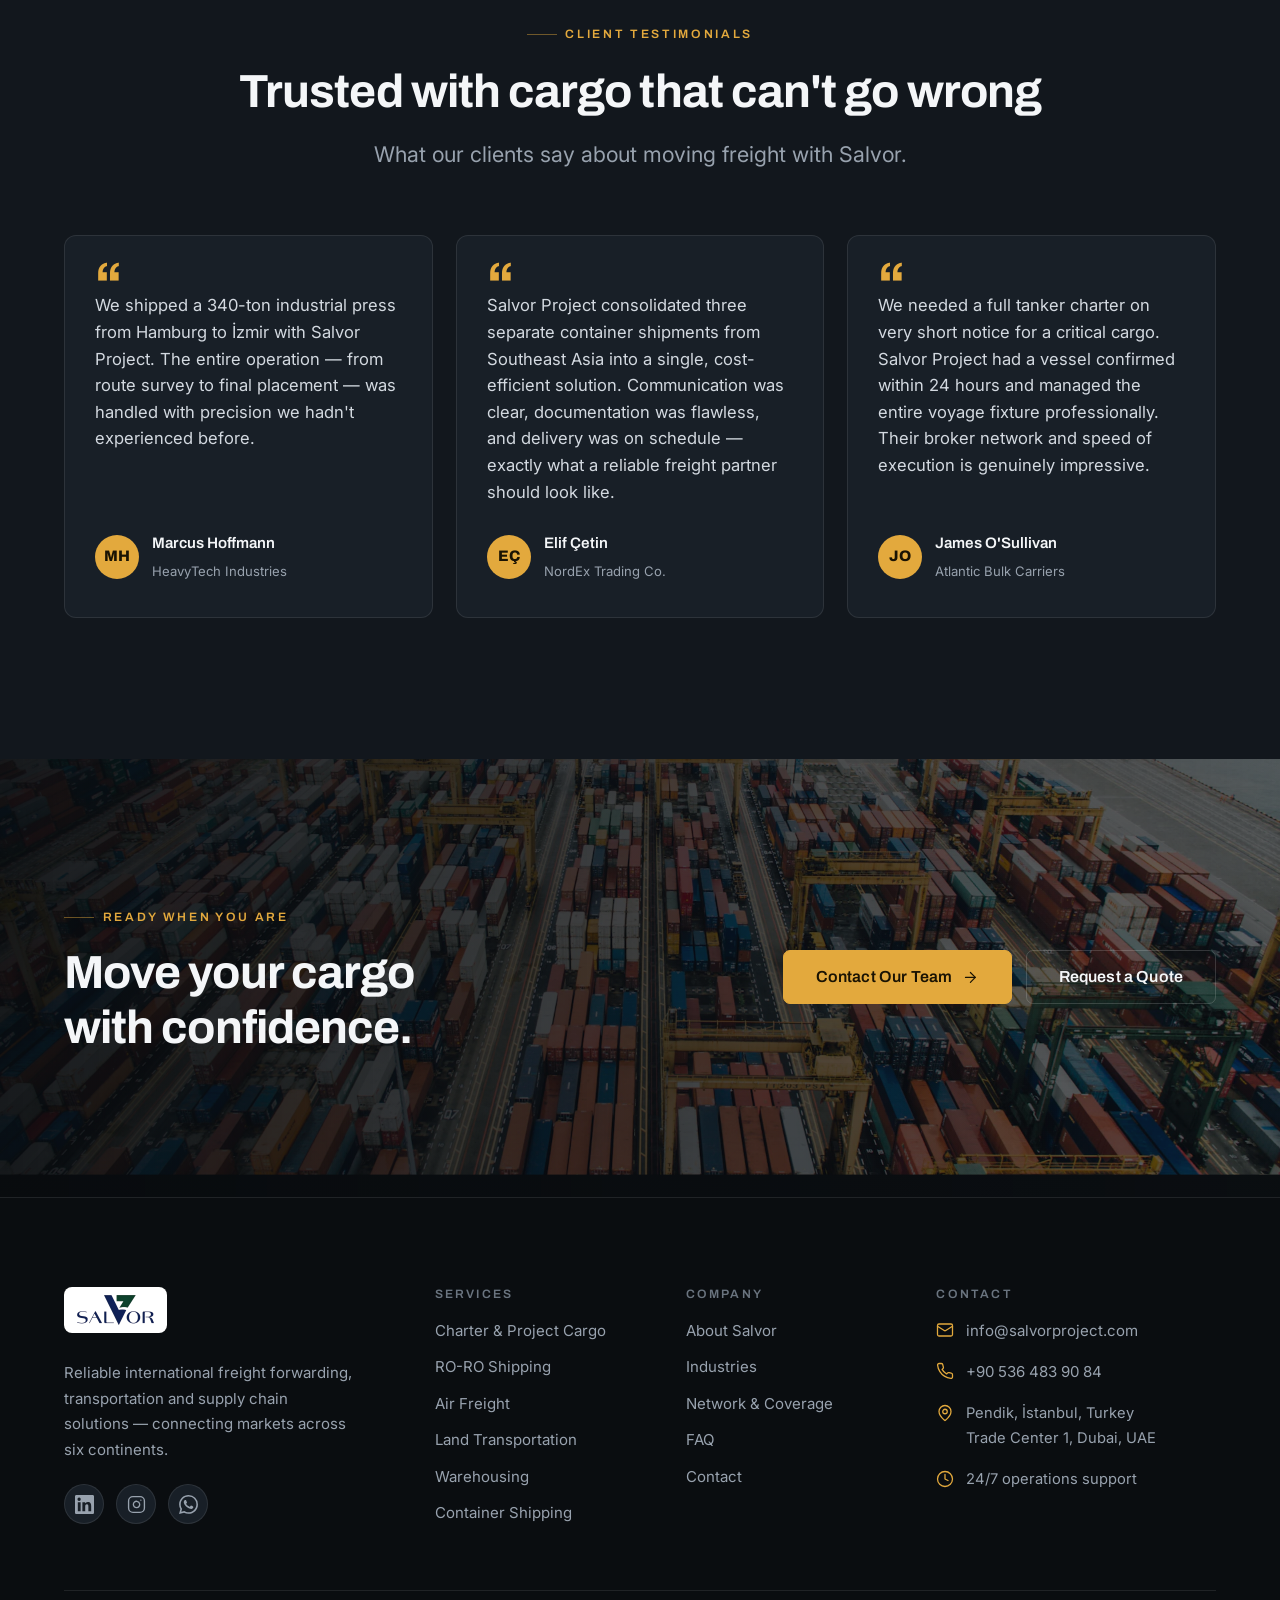
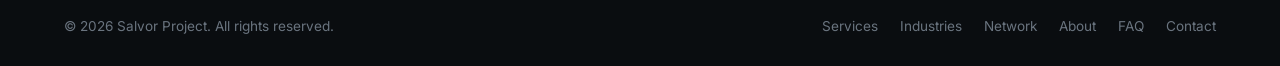
==== commit d6b2bd6d: "Image Changes and EmailJS Structure Images changed with the request of the client. Also established " ====
--- a/index.html
+++ b/index.html
@@ -231,7 +231,7 @@
 
         <div class="grid grid--3 stagger">
           <a class="service-card" href="/services/#charter">
-            <div class="service-card__media"><img src="/assets/img/service-charter.webp" alt="Container vessels and port gantry cranes handling heavy cargo" loading="lazy" width="1200" height="750" /></div>
+            <div class="service-card__media"><img src="/assets/img/service-charter.webp" alt="Salvor-branded project cargo lifted by heavy cranes onto a barge" loading="lazy" width="928" height="1120" /></div>
             <div class="service-card__body">
               <div class="service-card__icon"><svg aria-hidden="true"><use href="/assets/icons.svg#i-charter"></use></svg></div>
               <h3>Charter &amp; Project Cargo</h3>
@@ -241,7 +241,7 @@
           </a>
 
           <a class="service-card" href="/services/#roro">
-            <div class="service-card__media"><img src="/assets/img/service-roro.webp" alt="Vehicle transported as roll-on/roll-off cargo" loading="lazy" width="1200" height="750" /></div>
+            <div class="service-card__media"><img src="/assets/img/service-roro.webp" alt="Vehicles secured on the deck of a Salvor RO-RO vessel at sea" loading="lazy" width="1024" height="1024" /></div>
             <div class="service-card__body">
               <div class="service-card__icon"><svg aria-hidden="true"><use href="/assets/icons.svg#i-roro"></use></svg></div>
               <h3>RO-RO Shipping</h3>
@@ -281,7 +281,7 @@
           </a>
 
           <a class="service-card" href="/services/#container">
-            <div class="service-card__media"><img src="/assets/img/service-container.webp" alt="Fully loaded container ship under way at sea" loading="lazy" width="1200" height="750" /></div>
+            <div class="service-card__media"><img src="/assets/img/service-container.webp" alt="Cargo loaded aboard a Salvor ocean-freight vessel in port" loading="lazy" width="1184" height="864" /></div>
             <div class="service-card__body">
               <div class="service-card__icon"><svg aria-hidden="true"><use href="/assets/icons.svg#i-container"></use></svg></div>
               <h3>Container Shipping</h3>
@@ -563,5 +563,7 @@
   </footer>
 
   <script src="/assets/js/main.js" defer></script>
+  <!-- Vercel Web Analytics -->
+  <script defer src="/_vercel/insights/script.js"></script>
 </body>
 </html>
--- a/assets/css/pages.css
+++ b/assets/css/pages.css
@@ -83,6 +83,20 @@
   content: ""; position: absolute; inset: 0; z-index: -2;
   background: linear-gradient(90deg, rgba(8,11,14,0.93), rgba(8,11,14,0.62)), linear-gradient(180deg, rgba(8,11,14,0.6), rgba(8,11,14,0.85));
 }
+/* Interior heroes that showcase the office photos: show the photo at full
+   strength. The scrim is pulled to the left edge (behind the text) and clears
+   completely on the right so the photo + SALVOR signage read plainly; a text
+   shadow keeps the white headline legible over the brighter image. */
+.page-hero--office .page-hero__bg img { opacity: 1; }
+.page-hero--office::before {
+  background:
+    linear-gradient(90deg, rgba(8,11,14,0.82) 0%, rgba(8,11,14,0.5) 26%, rgba(8,11,14,0.15) 52%, rgba(8,11,14,0) 78%),
+    linear-gradient(180deg, rgba(8,11,14,0.08), rgba(8,11,14,0.28));
+}
+.page-hero--office .eyebrow,
+.page-hero--office h1,
+.page-hero--office p,
+.page-hero--office .breadcrumb { text-shadow: 0 1px 18px rgba(0,0,0,0.6); }
 .page-hero .eyebrow { color: var(--accent); }
 .page-hero h1 { margin-top: 18px; color: #fff; font-size: var(--fs-h1); }
 .page-hero p { margin-top: 18px; max-width: 64ch; font-size: var(--fs-lead); color: rgba(255,255,255,0.82); line-height: 1.55; }
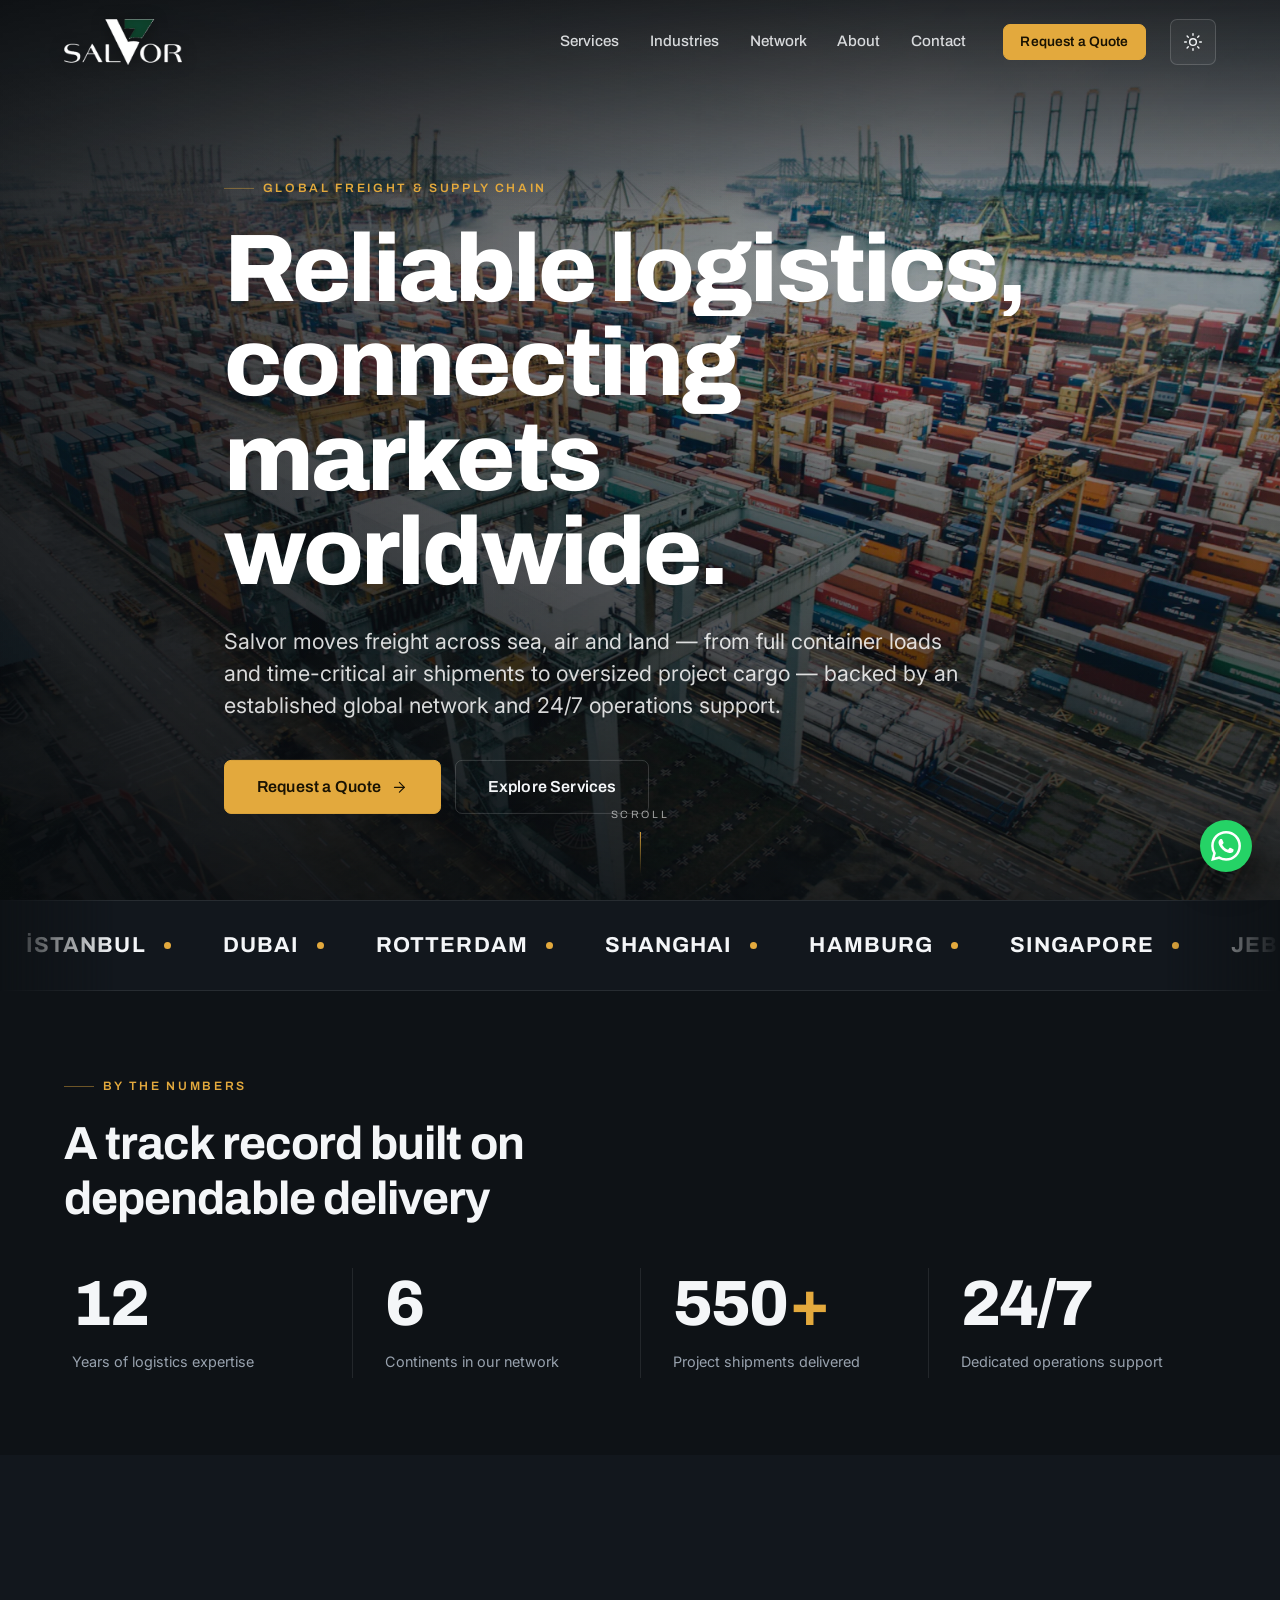
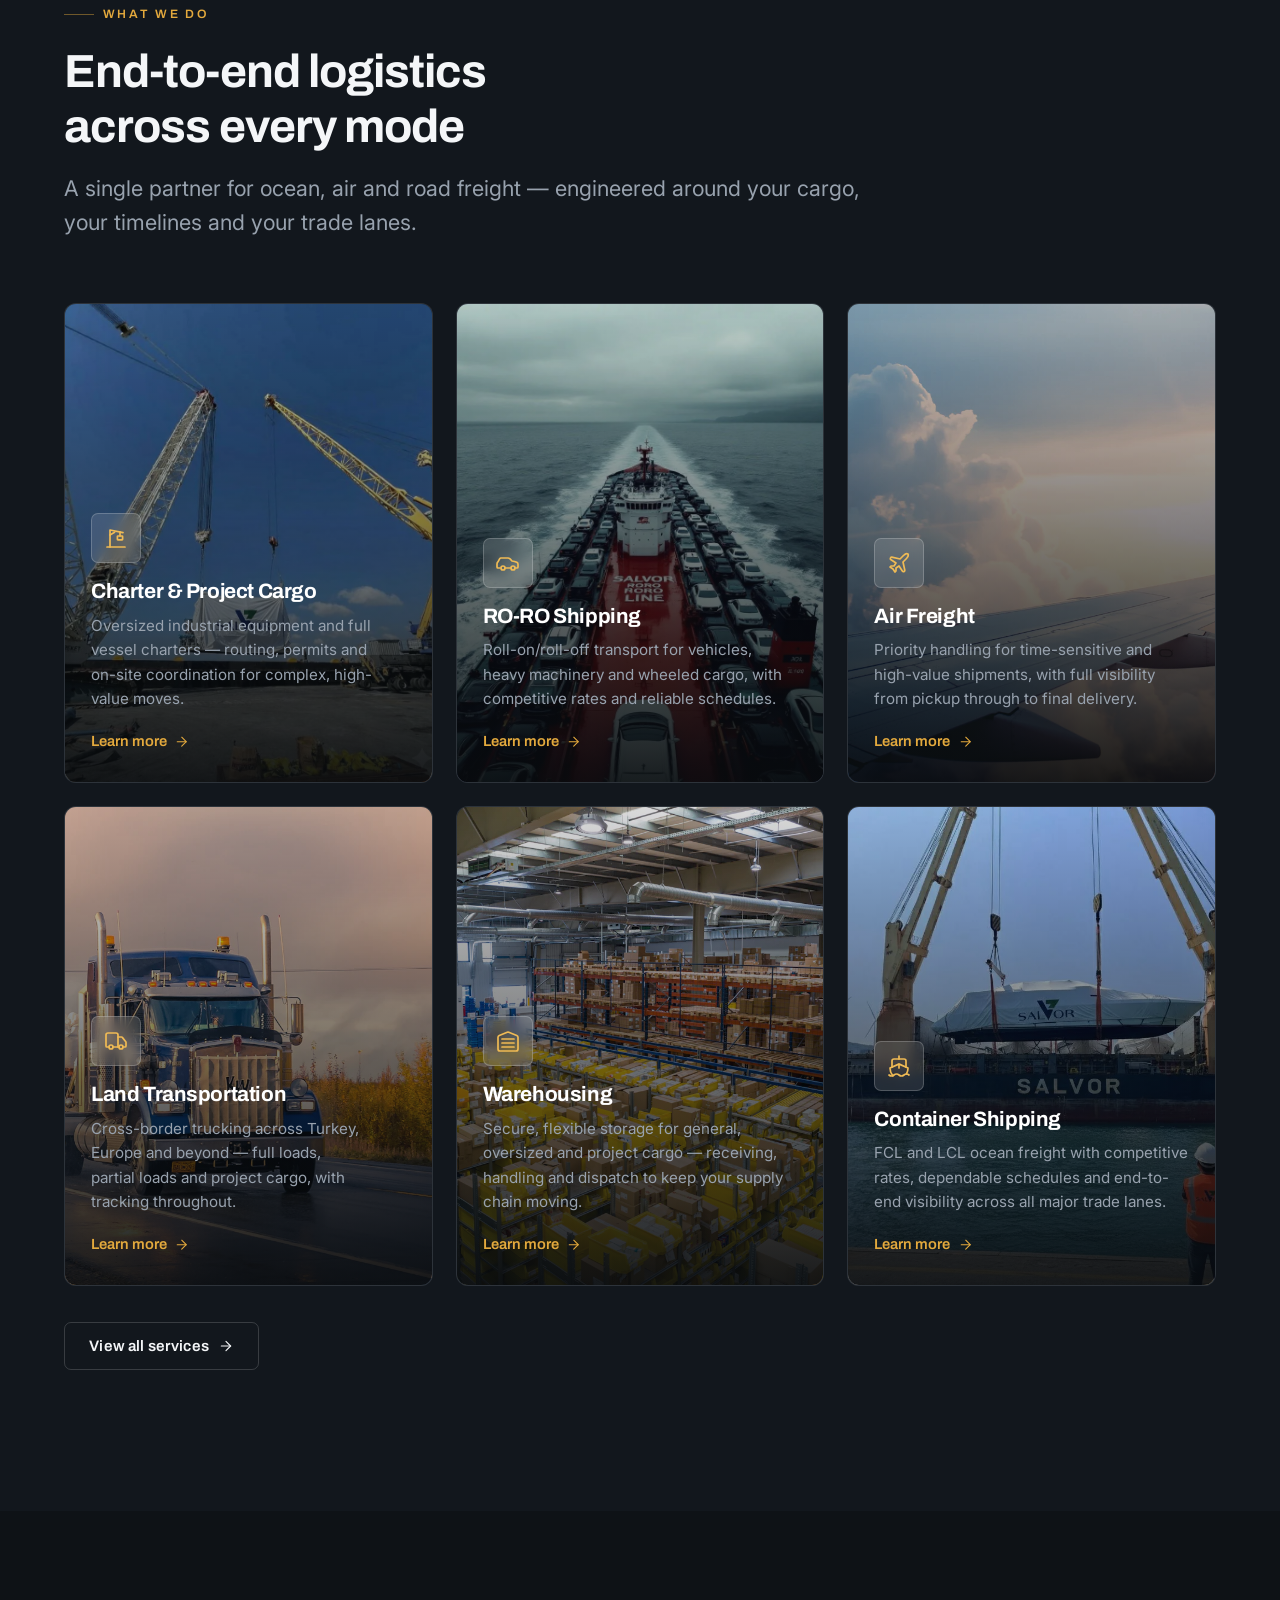
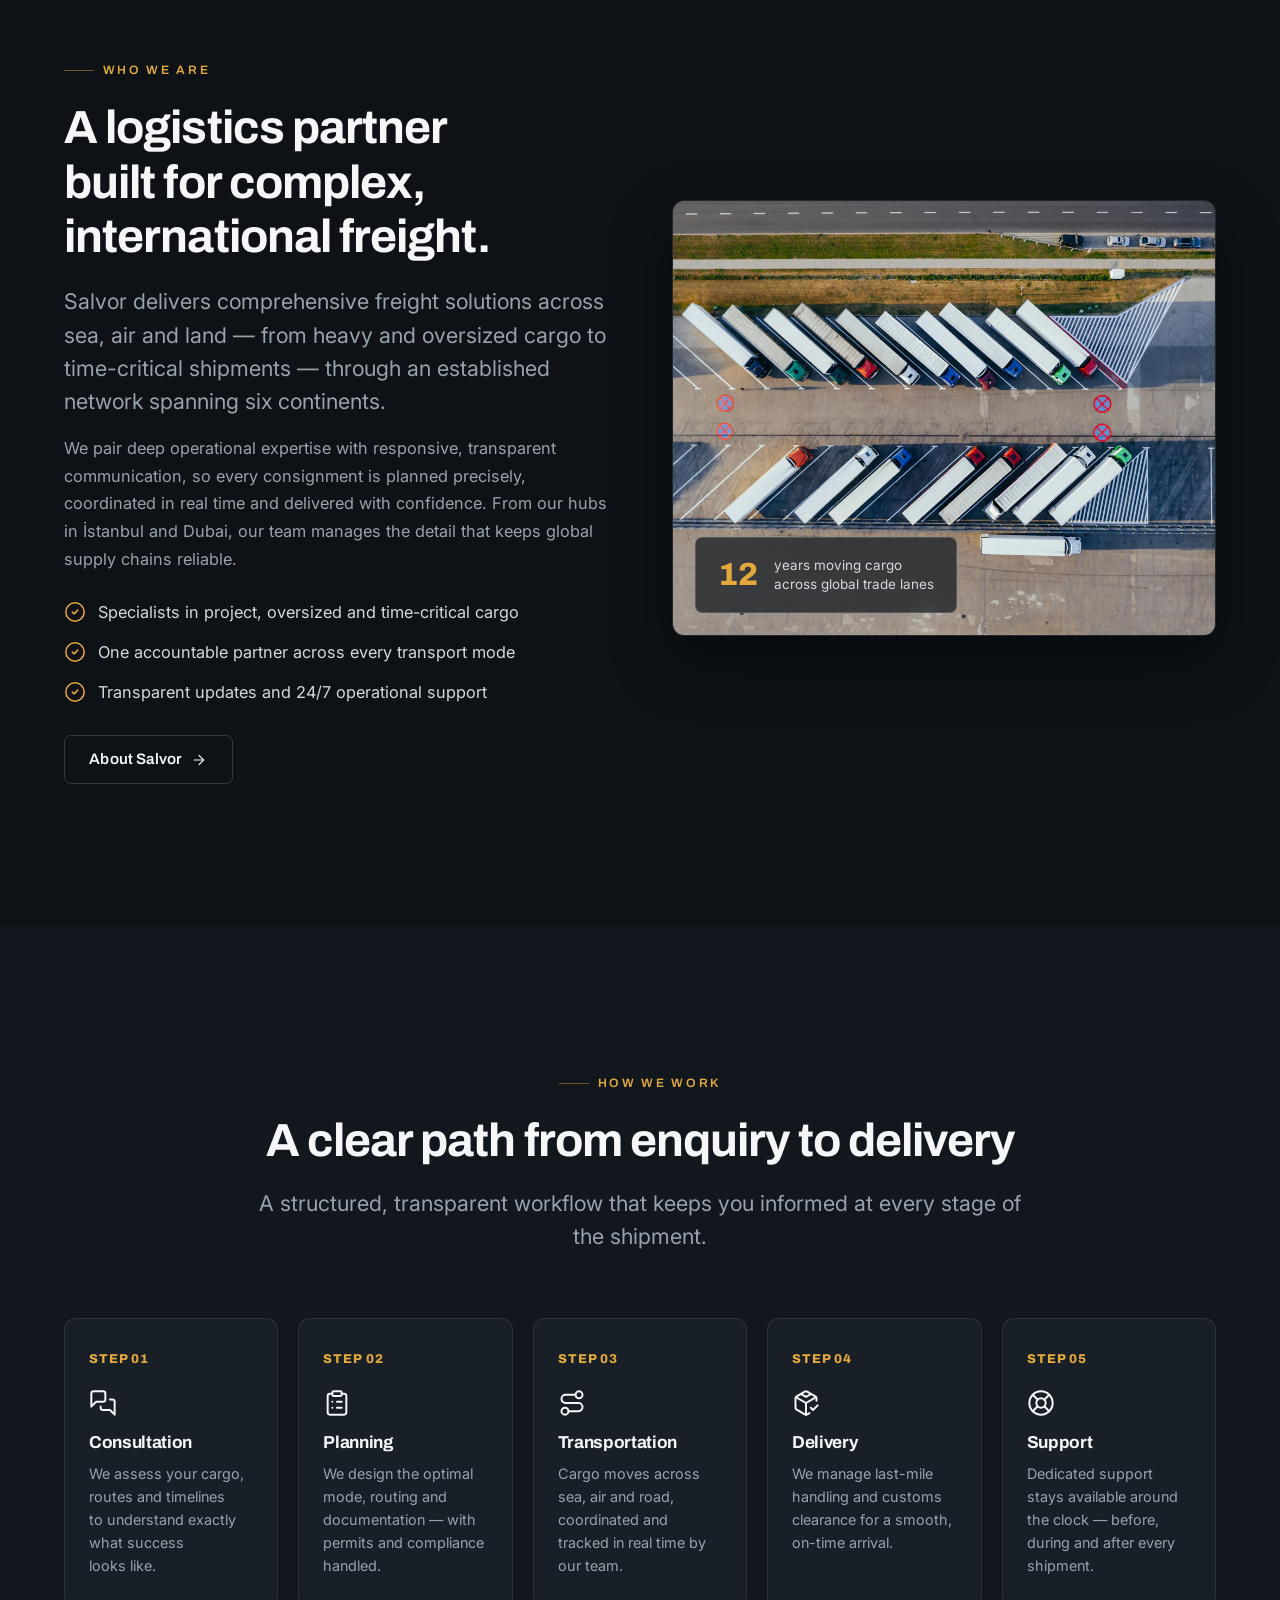
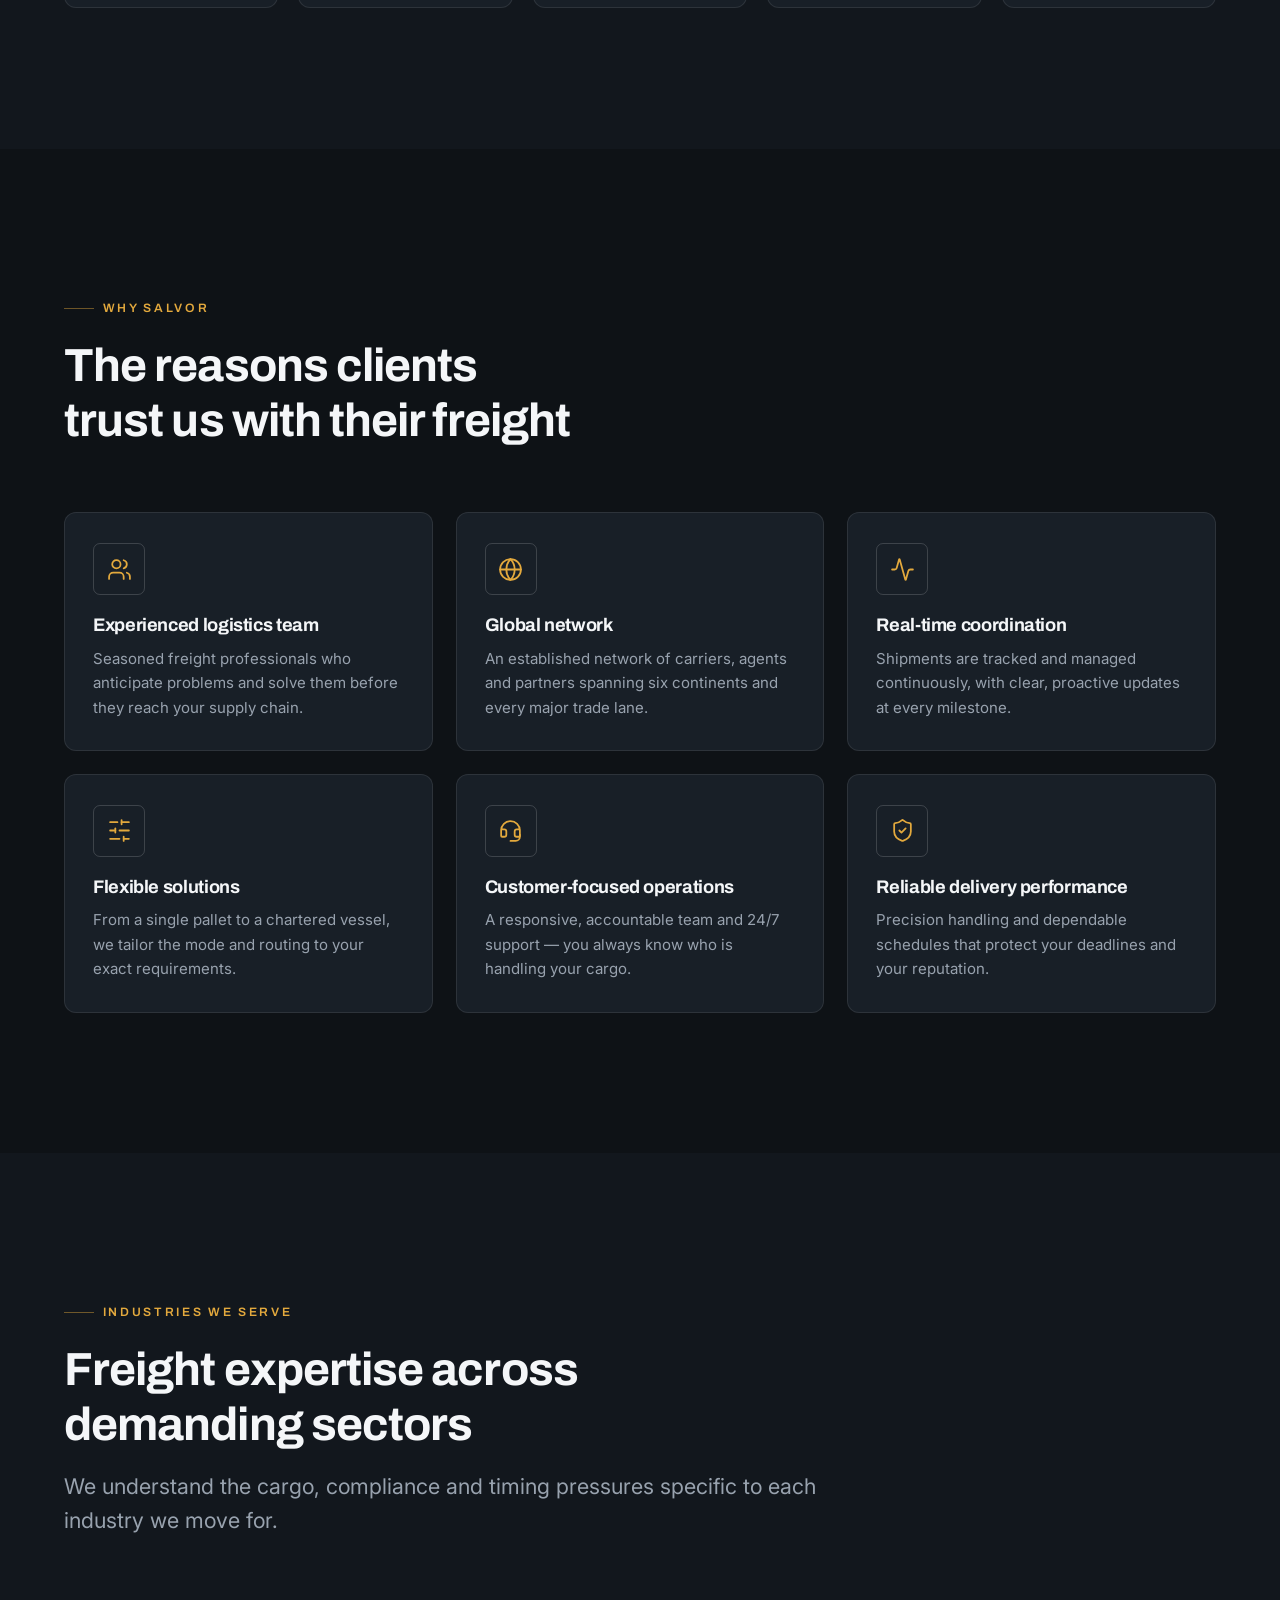
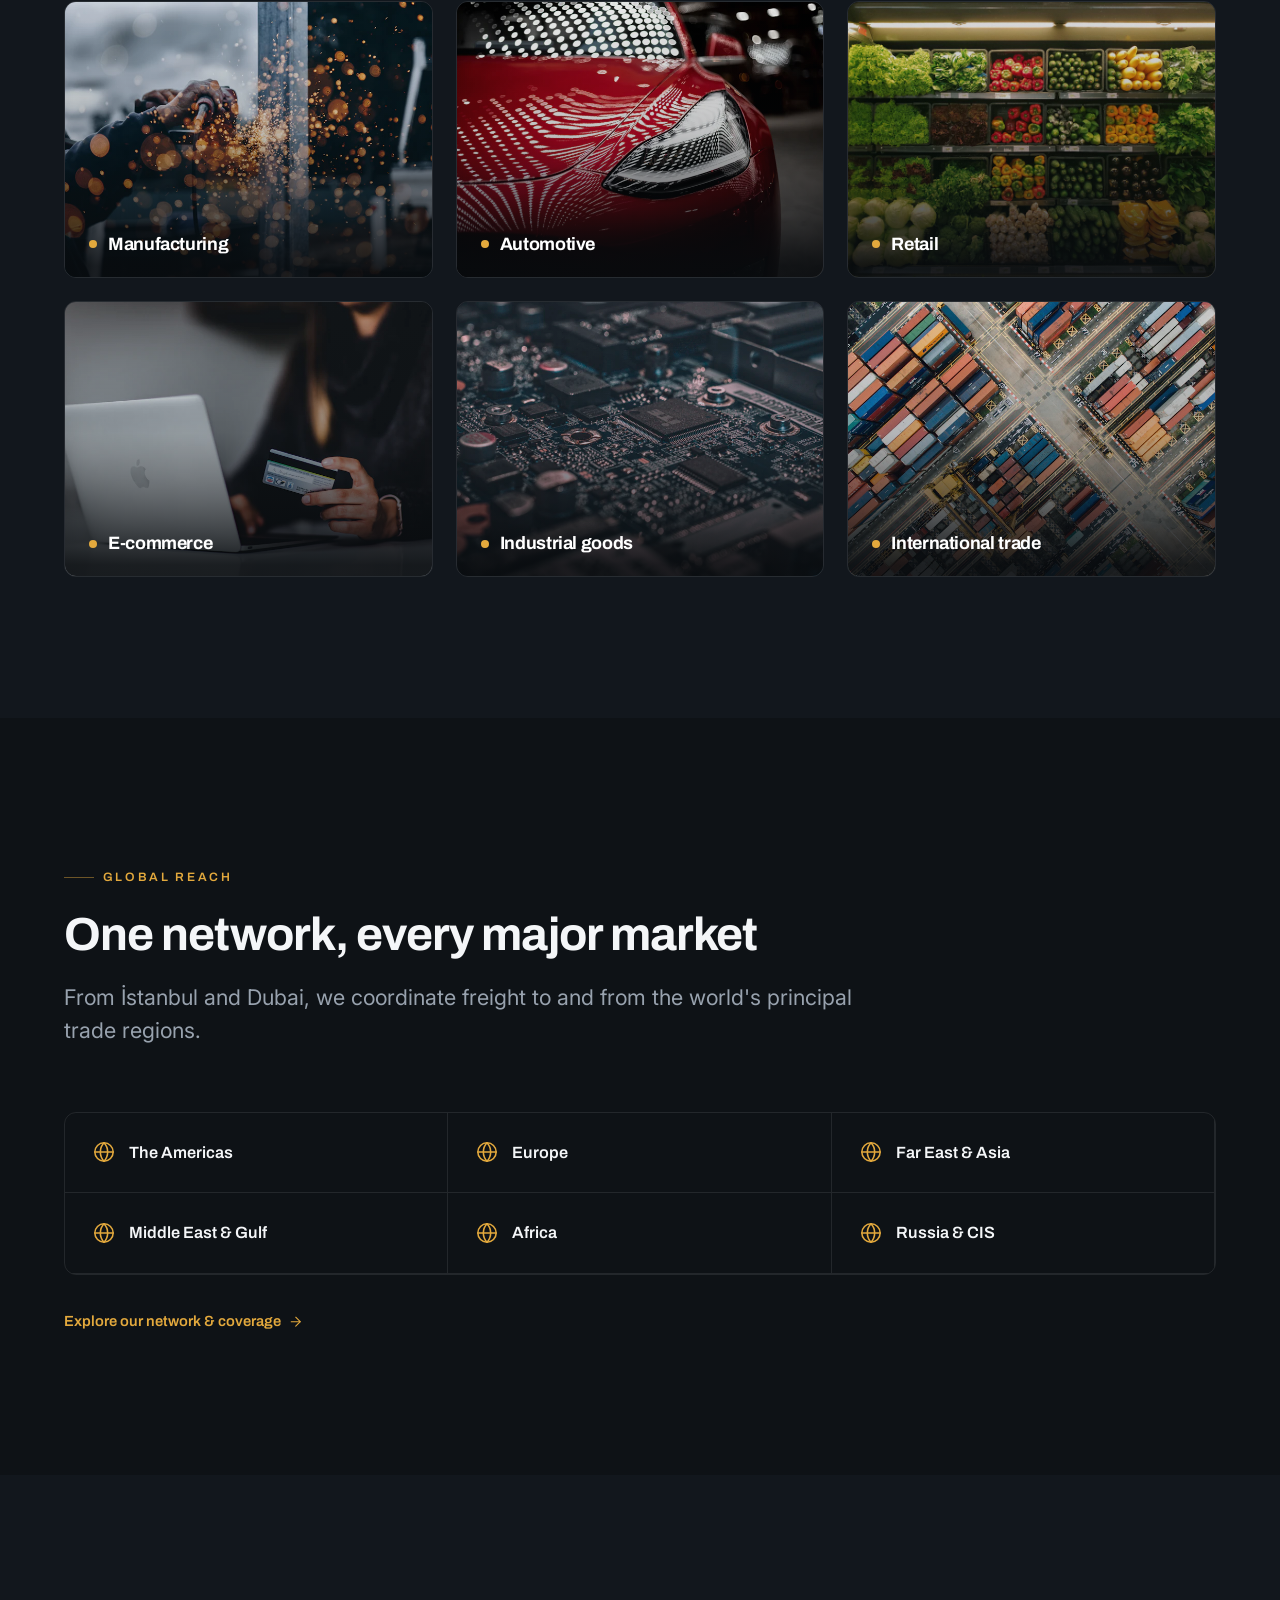
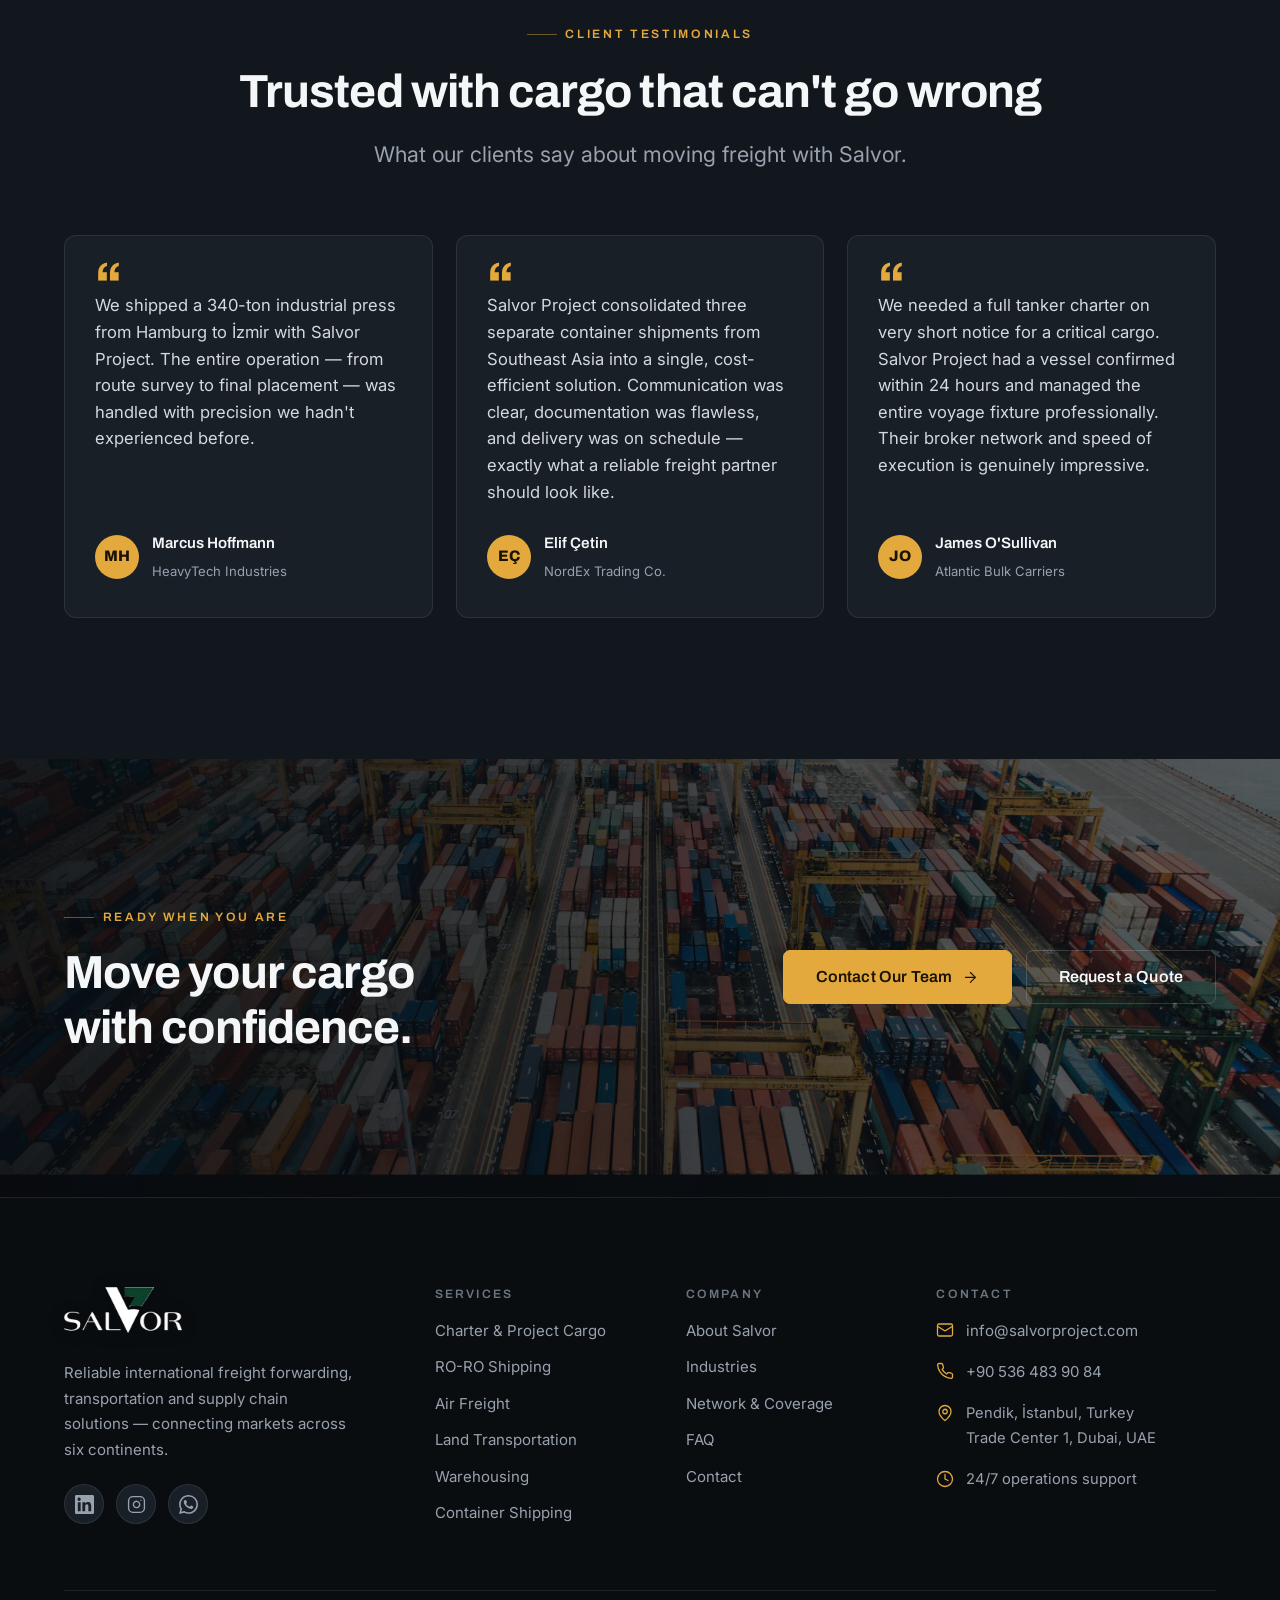
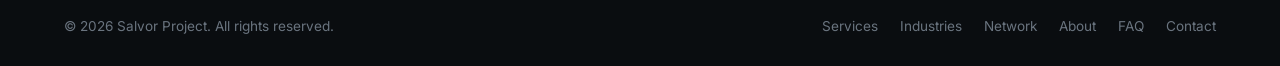
==== commit 975c3f66: "Light Theme Added / Images changed Light Theme addder user can toggle between dark and light also so" ====
--- a/index.html
+++ b/index.html
@@ -4,6 +4,7 @@
   <meta charset="UTF-8" />
   <meta name="viewport" content="width=device-width, initial-scale=1" />
   <meta name="theme-color" content="#0e1216" />
+  <script>(function(){try{var t=localStorage.getItem('salvor-theme');if(t==='light'){document.documentElement.setAttribute('data-theme','light');var m=document.querySelector('meta[name="theme-color"]');if(m)m.setAttribute('content','#f3f5f9');}}catch(e){}})();</script>
 
   <title>Salvor Project — International Freight Forwarding &amp; Supply Chain Solutions</title>
   <meta name="description" content="Salvor is an international logistics company delivering freight forwarding, ocean, air and road transportation, project cargo, warehousing and supply chain management across six continents." />
@@ -134,7 +135,7 @@
   <header class="site-header" id="siteHeader">
     <div class="container nav">
       <a class="brand" href="/" aria-label="Salvor Project — home">
-        <img class="brand__logo" src="/assets/img/logo.png" alt="Salvor Project" width="155" height="46" />      </a>
+        <img class="brand__logo" src="/assets/img/logo-darkbg.png" alt="Salvor Project" width="155" height="46" />      </a>
       <nav class="nav__links" id="navMenu" aria-label="Primary">
         <a href="/services/">Services</a>
         <a href="/industries/">Industries</a>
@@ -509,7 +510,7 @@
       <div class="footer-top">
         <div class="footer-brand">
           <a class="brand" href="/" aria-label="Salvor Project — home">
-            <img class="brand__logo" src="/assets/img/logo.png" alt="Salvor Project" width="155" height="46" />          </a>
+            <img class="brand__logo" src="/assets/img/logo-darkbg.png" alt="Salvor Project" width="155" height="46" />          </a>
           <p>Reliable international freight forwarding, transportation and supply chain solutions — connecting markets across six continents.</p>
           <div class="footer-social">
             <a href="https://www.linkedin.com/company/salvorproject/" target="_blank" rel="noopener" aria-label="Salvor Project on LinkedIn"><svg aria-hidden="true"><use href="/assets/icons.svg#i-linkedin"></use></svg></a>
--- a/assets/css/tokens.css
+++ b/assets/css/tokens.css
@@ -10,6 +10,7 @@
   --bg-3:  #181f27;   /* cards / surfaces */
   --bg-4:  #1f2832;   /* raised surface / inputs */
   --bg-glass: rgba(20, 26, 33, 0.72);
+  --bg-deep:  #0a0d10;   /* deepest band (CTA / closers) */
 
   /* legacy aliases (kept so existing markup stays valid) */
   --ink:   #0b0e12;
@@ -34,6 +35,7 @@
   --accent-soft:  rgba(227, 169, 61, 0.14);
   --accent-line:  rgba(227, 169, 61, 0.45);
   --on-accent:    #1a1303;   /* dark text on amber */
+  --accent-green: #2f8f5a;   /* logo green — sparing secondary accent */
 
   /* --- Typography --- */
   --font-display: "Archivo", system-ui, -apple-system, "Segoe UI", sans-serif;
@@ -80,6 +82,51 @@
   --header-h: 84px;
 }
 
+/* ==========================================================================
+   LIGHT THEME — opt-in via [data-theme="light"] on <html>.
+   Echoes the logo: navy text + cool navy-tinted whites. Amber stays the
+   action accent; logo green is the sparing secondary. Dark stays the default
+   (no attribute = the :root values above, untouched).
+   Photo-overlay gradients remain dark by design and are NOT redefined here.
+   ========================================================================== */
+[data-theme="light"] {
+  /* --- Cool, navy-tinted light surfaces --- */
+  --bg:    #f3f5f9;   /* page base — soft cool off-white */
+  --bg-2:  #e7ecf3;   /* alternating band */
+  --bg-3:  #ffffff;   /* cards / surfaces */
+  --bg-4:  #ffffff;   /* raised surface / inputs */
+  --bg-glass: rgba(255, 255, 255, 0.72);
+  --bg-deep:  #e4e9f1;   /* deepest band (CTA / closers) */
+
+  --ink:   #0b0e12;
+  --paper: var(--bg);
+  --surface: var(--bg-3);
+
+  /* --- Text (logo navy drives the scale) --- */
+  --text-strong: #16234f;   /* logo navy — headings */
+  --text:        #2c3858;   /* navy-tinted body */
+  --text-muted:  #5b657d;   /* secondary */
+  --text-faint:  #8b94a6;   /* captions / meta */
+
+  /* --- Lines (navy-tinted) --- */
+  --line:   rgba(22, 35, 79, 0.12);
+  --line-2: rgba(22, 35, 79, 0.18);
+  --line-3: rgba(22, 35, 79, 0.30);
+
+  /* --- Accent: amber kept, deepened so it reads on white --- */
+  --accent:       #c98a1e;
+  --accent-2:     #e3a93d;
+  --accent-deep:  #9c6c12;
+  --accent-soft:  rgba(201, 138, 30, 0.13);
+  --accent-line:  rgba(201, 138, 30, 0.42);
+  --on-accent:    #1a1303;
+  --accent-green: #1b5a37;   /* logo green on light */
+
+  /* --- Shadows tuned for light (navy-tinted, softer) --- */
+  --shadow:    0 18px 50px rgba(22, 35, 79, 0.12);
+  --shadow-lg: 0 30px 70px rgba(22, 35, 79, 0.16);
+}
+
 @media (max-width: 720px) {
   :root { --header-h: 66px; }
 }
--- a/assets/css/base.css
+++ b/assets/css/base.css
@@ -65,7 +65,7 @@
 .section--paper2,
 .section--surface { background: var(--bg-2); }
 .section--dark { background: var(--bg); }
-.section--deep { background: #0a0d10; }
+.section--deep { background: var(--bg-deep); }
 
 /* divider hairline at section tops where needed */
 .section--hr { border-top: 1px solid var(--line); }
--- a/assets/css/components.css
+++ b/assets/css/components.css
@@ -110,9 +110,16 @@
 .brand { display: inline-flex; align-items: center; gap: 12px; }
 .brand__logo {
   height: 46px; width: auto; display: block;
-  background: #fff; padding: 8px 13px; border-radius: 8px; box-sizing: border-box;
-}
-@media (max-width: 720px) { .brand__logo { height: 40px; padding: 7px 11px; } }
+  filter: drop-shadow(0 2px 8px rgba(0,0,0,0.45));
+}
+/* Logo is white by default (dark heroes / dark stuck header / dark footer).
+   Only when the header is stuck in LIGHT theme does it sit on a light glass bar,
+   so swap to the colour logo there. Footer stays dark in both themes -> white. */
+html[data-theme="light"] .site-header.is-stuck .brand__logo {
+  content: url("/assets/img/logo.png");
+  filter: none;
+}
+@media (max-width: 720px) { .brand__logo { height: 40px; } }
 .brand__mark { width: 40px; height: 40px; border-radius: 9px; flex: none; }
 .brand__text {
   font-family: var(--font-display); font-weight: 800; font-size: 1.16rem;
@@ -157,6 +164,44 @@
 .nav__toggle[aria-expanded="true"] span:nth-child(1) { transform: translateY(6px) rotate(45deg); }
 .nav__toggle[aria-expanded="true"] span:nth-child(2) { opacity: 0; }
 .nav__toggle[aria-expanded="true"] span:nth-child(3) { transform: translateY(-6px) rotate(-45deg); }
+
+/* Keep the brand pinned left so the nav + theme toggle + hamburger cluster
+   on the right at every breakpoint (works whether or not nav__links is in flow) */
+.nav .brand { margin-inline-end: auto; }
+
+/* --- Theme toggle (dark/light) — injected into the header by main.js --- */
+.theme-toggle {
+  display: inline-flex; align-items: center; justify-content: center;
+  width: 46px; height: 46px; flex: none; padding: 0;
+  border: 1px solid var(--line-2); border-radius: var(--radius);
+  background: rgba(255, 255, 255, 0.04); color: var(--text-strong);
+  cursor: pointer;
+  transition: background var(--t) var(--ease), border-color var(--t) var(--ease), color var(--t) var(--ease);
+}
+.theme-toggle:hover { border-color: var(--accent-line); color: var(--accent); }
+.theme-toggle:focus-visible { outline: 2px solid var(--accent); outline-offset: 2px; }
+.theme-toggle svg { width: 20px; height: 20px; display: block; }
+/* Show the sun in dark mode ("switch to light"), the moon in light mode */
+.theme-toggle .theme-toggle__moon { display: none; }
+[data-theme="light"] .theme-toggle { background: rgba(22, 35, 79, 0.04); }
+[data-theme="light"] .theme-toggle .theme-toggle__sun { display: none; }
+[data-theme="light"] .theme-toggle .theme-toggle__moon { display: block; }
+
+/* Light theme: at the top of every page the fixed header is transparent over
+   the DARK hero (heroes stay dark in both themes), so keep the bar's controls
+   light until the header gains its glass background on scroll (.is-stuck). */
+[data-theme="light"] .site-header:not(.is-stuck) .theme-toggle,
+[data-theme="light"] .site-header:not(.is-stuck) .nav__toggle {
+  color: #fff; border-color: rgba(255, 255, 255, 0.24); background: rgba(255, 255, 255, 0.07);
+}
+[data-theme="light"] .site-header:not(.is-stuck) .theme-toggle:hover { color: var(--accent-2); }
+[data-theme="light"] .site-header:not(.is-stuck) .nav__toggle span { background: #fff; }
+/* nav links live in the transparent bar only on desktop; on mobile they drop
+   into a solid light panel where the default navy text is correct */
+@media (min-width: 901px) {
+  [data-theme="light"] .site-header:not(.is-stuck) .nav__links a:not(.btn) { color: #fff; }
+  [data-theme="light"] .site-header:not(.is-stuck) .nav__links a[aria-current="page"] { color: var(--accent-2); }
+}
 
 @media (max-width: 900px) {
   .nav__toggle { display: block; }
--- a/assets/css/pages.css
+++ b/assets/css/pages.css
@@ -125,6 +125,11 @@
 }
 .media-badge .n { font-family: var(--font-display); font-weight: 800; font-size: 2rem; color: var(--accent); line-height: 1; }
 .media-badge .t { font-size: 0.84rem; color: var(--text); line-height: 1.4; }
+
+/* Full-width office photo banner (offices / hubs sections) */
+.office-banner { border-radius: var(--radius-lg); overflow: hidden; border: 1px solid var(--line); box-shadow: var(--shadow); }
+.office-banner img { display: block; width: 100%; height: 100%; object-fit: cover; aspect-ratio: 21 / 9; }
+@media (max-width: 720px) { .office-banner img { aspect-ratio: 16 / 10; } }
 
 /* --------------------------------------------------------------- Service detail */
 .svc-detail { scroll-margin-top: calc(var(--header-h) + 24px); }
@@ -192,6 +197,8 @@
 .office address { font-style: normal; margin-top: 8px; color: var(--text-muted); font-size: 0.94rem; line-height: 1.55; }
 .map { border-radius: var(--radius-lg); overflow: hidden; border: 1px solid var(--line); background: var(--bg-3); aspect-ratio: 16 / 8; }
 .map iframe { width: 100%; height: 100%; border: 0; display: block; filter: grayscale(0.4) invert(0.9) contrast(0.9) hue-rotate(180deg); }
+/* Light theme: drop the dark-map inversion so the map renders naturally */
+[data-theme="light"] .map iframe { filter: grayscale(0.25) contrast(0.95); }
 
 /* --------------------------------------------------------------- 404 */
 .notfound { min-height: 72vh; display: grid; place-items: center; text-align: center; padding-top: var(--header-h); }
